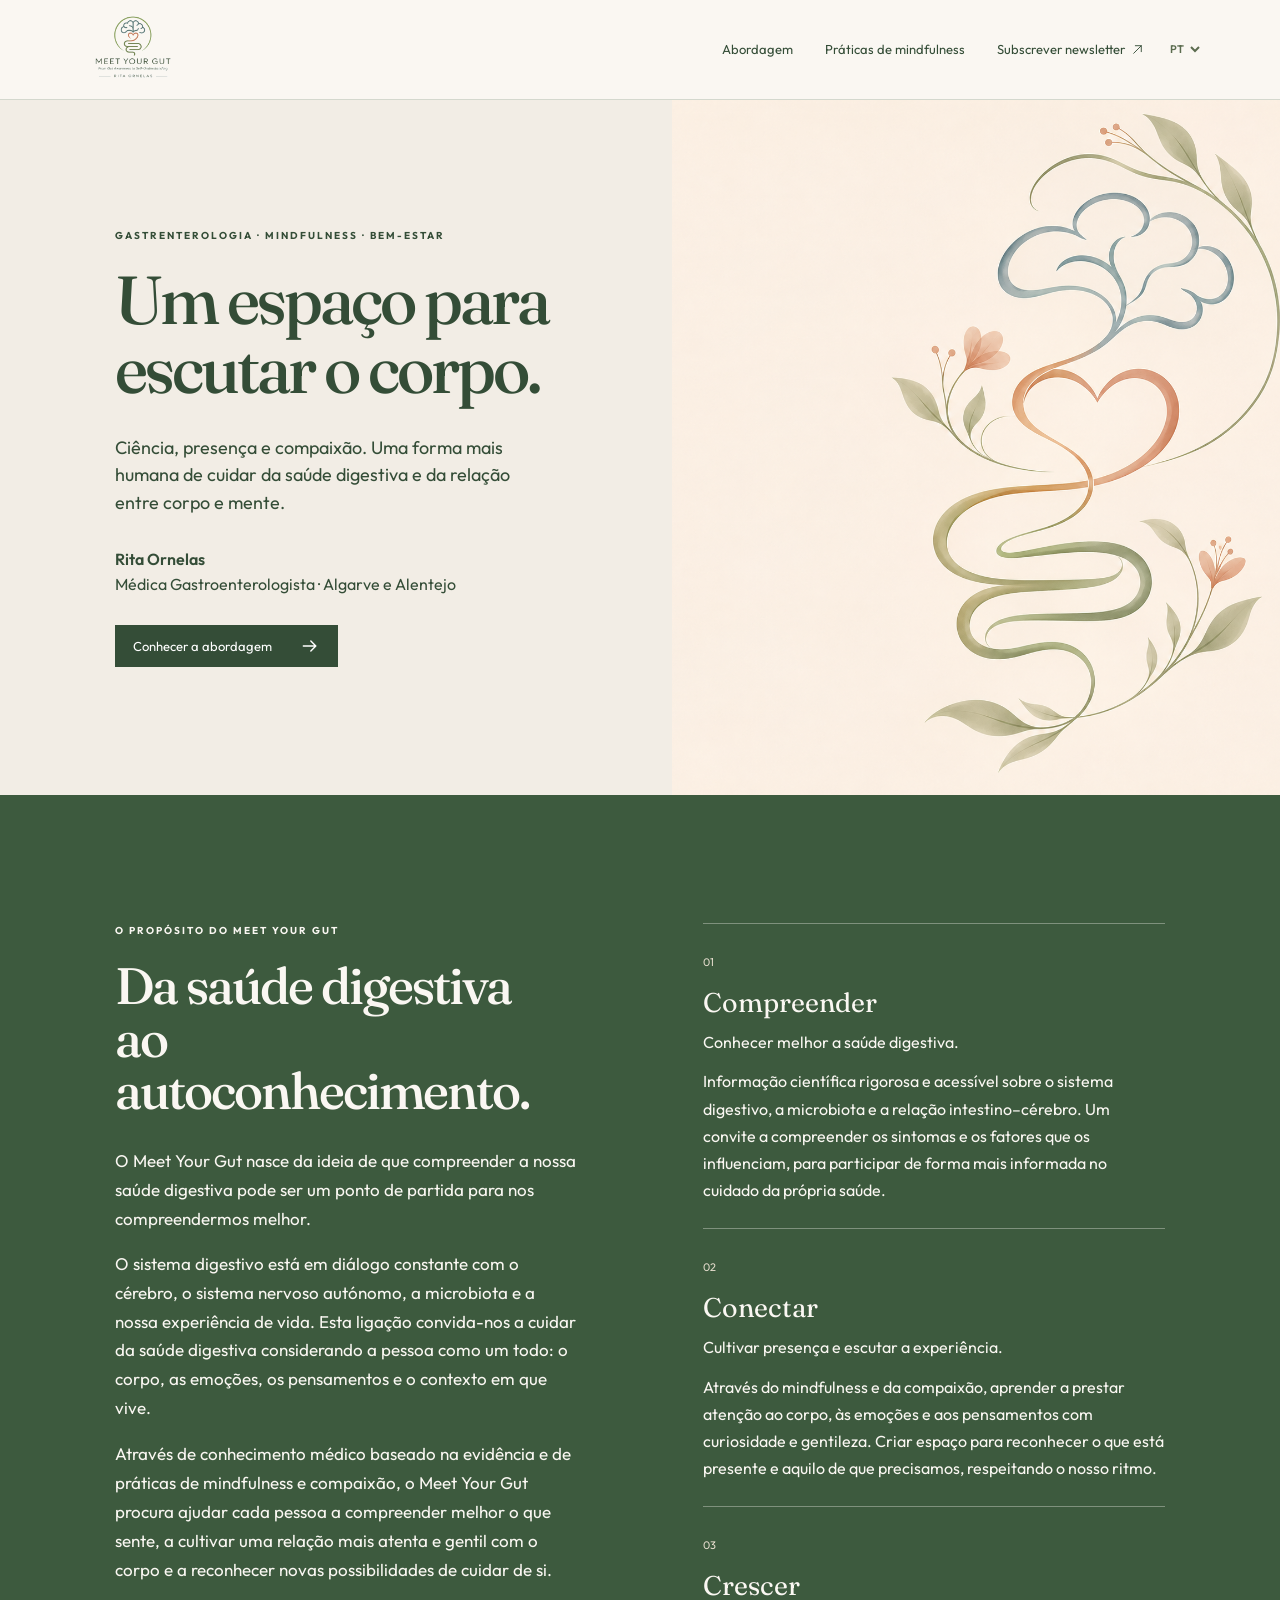
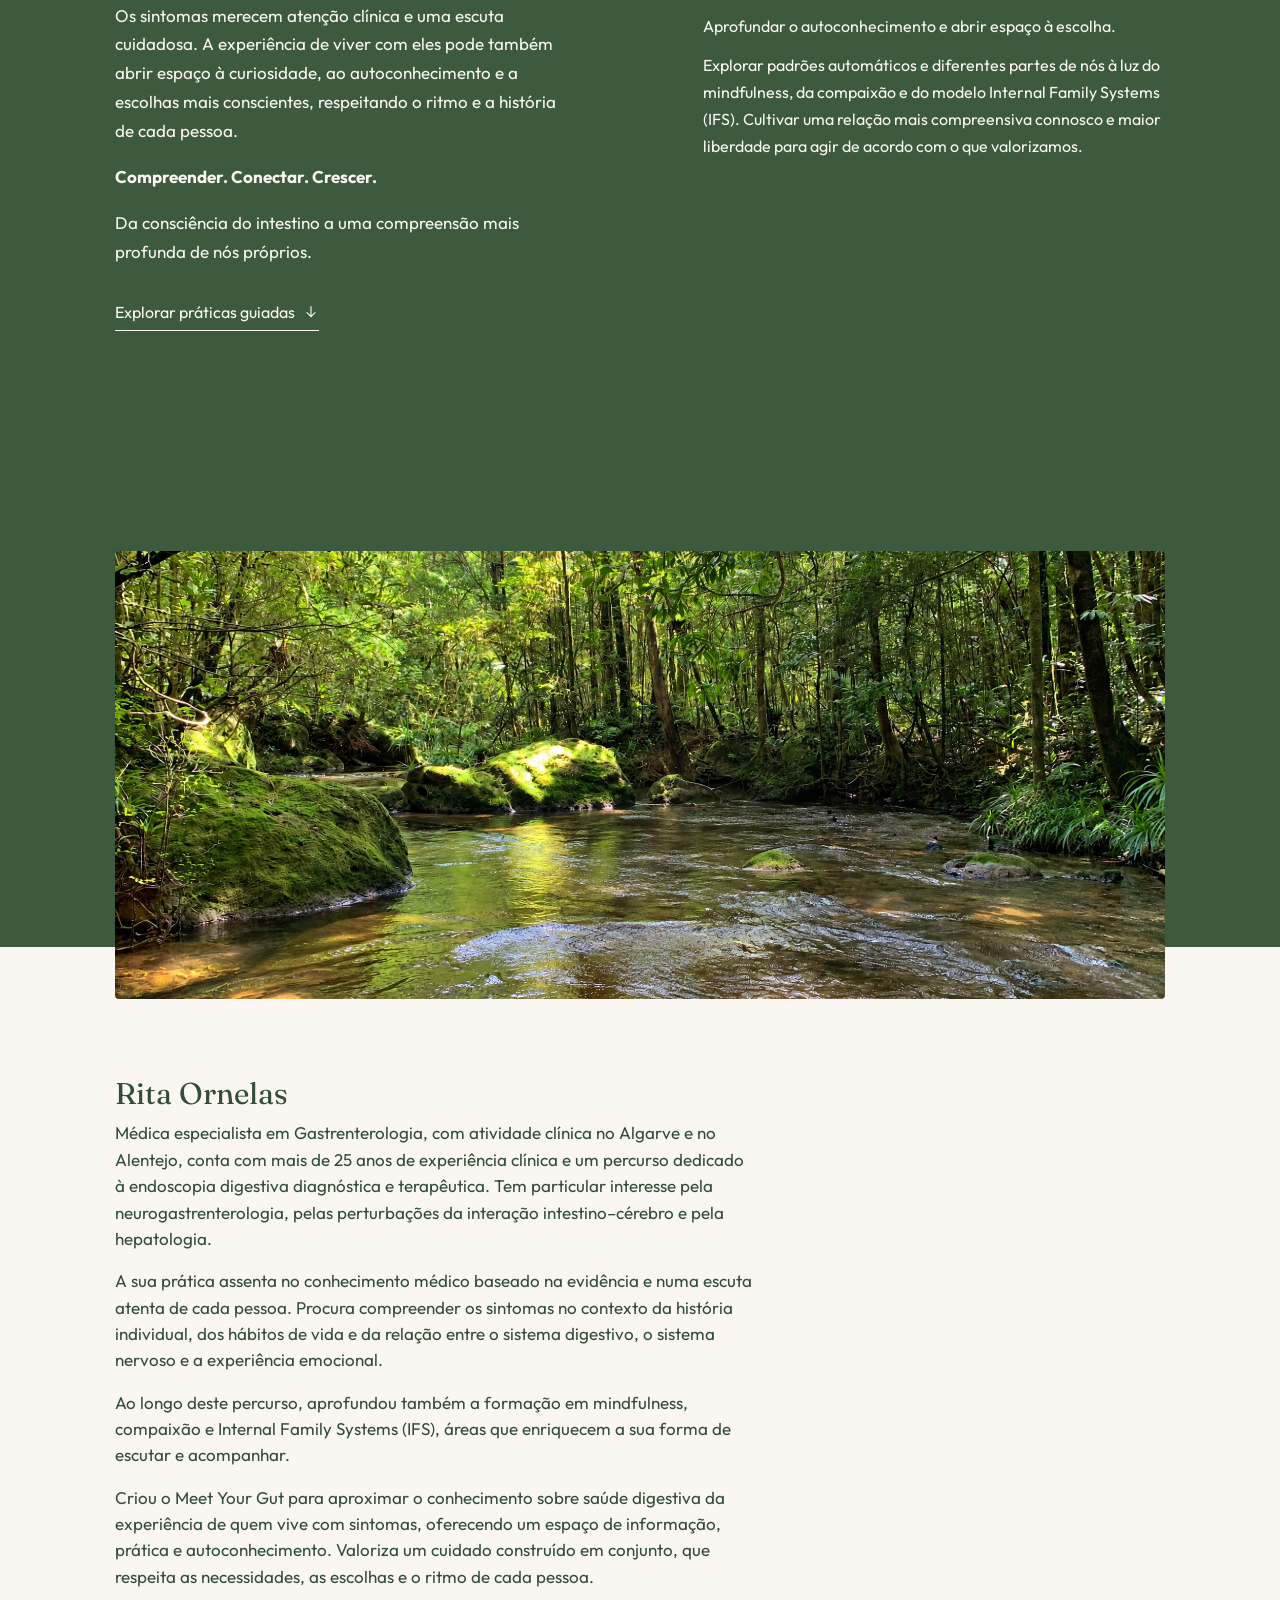
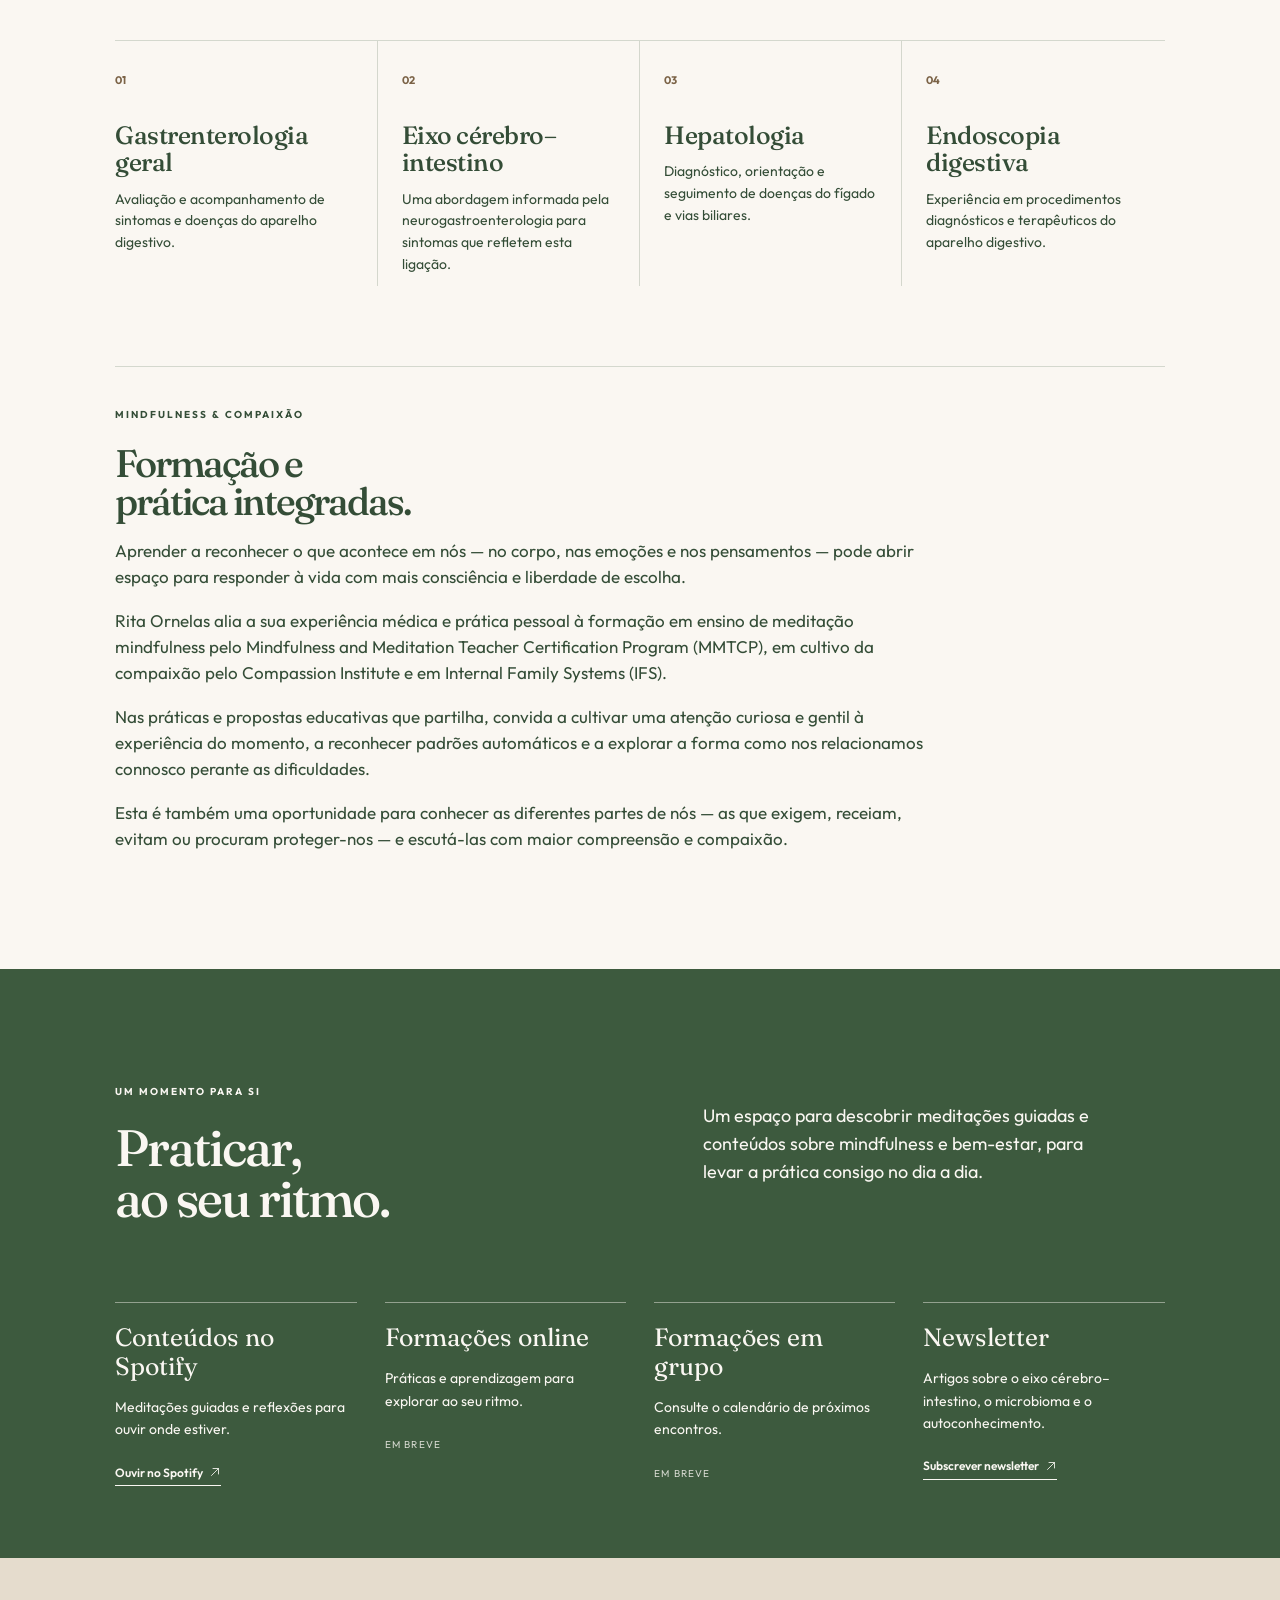
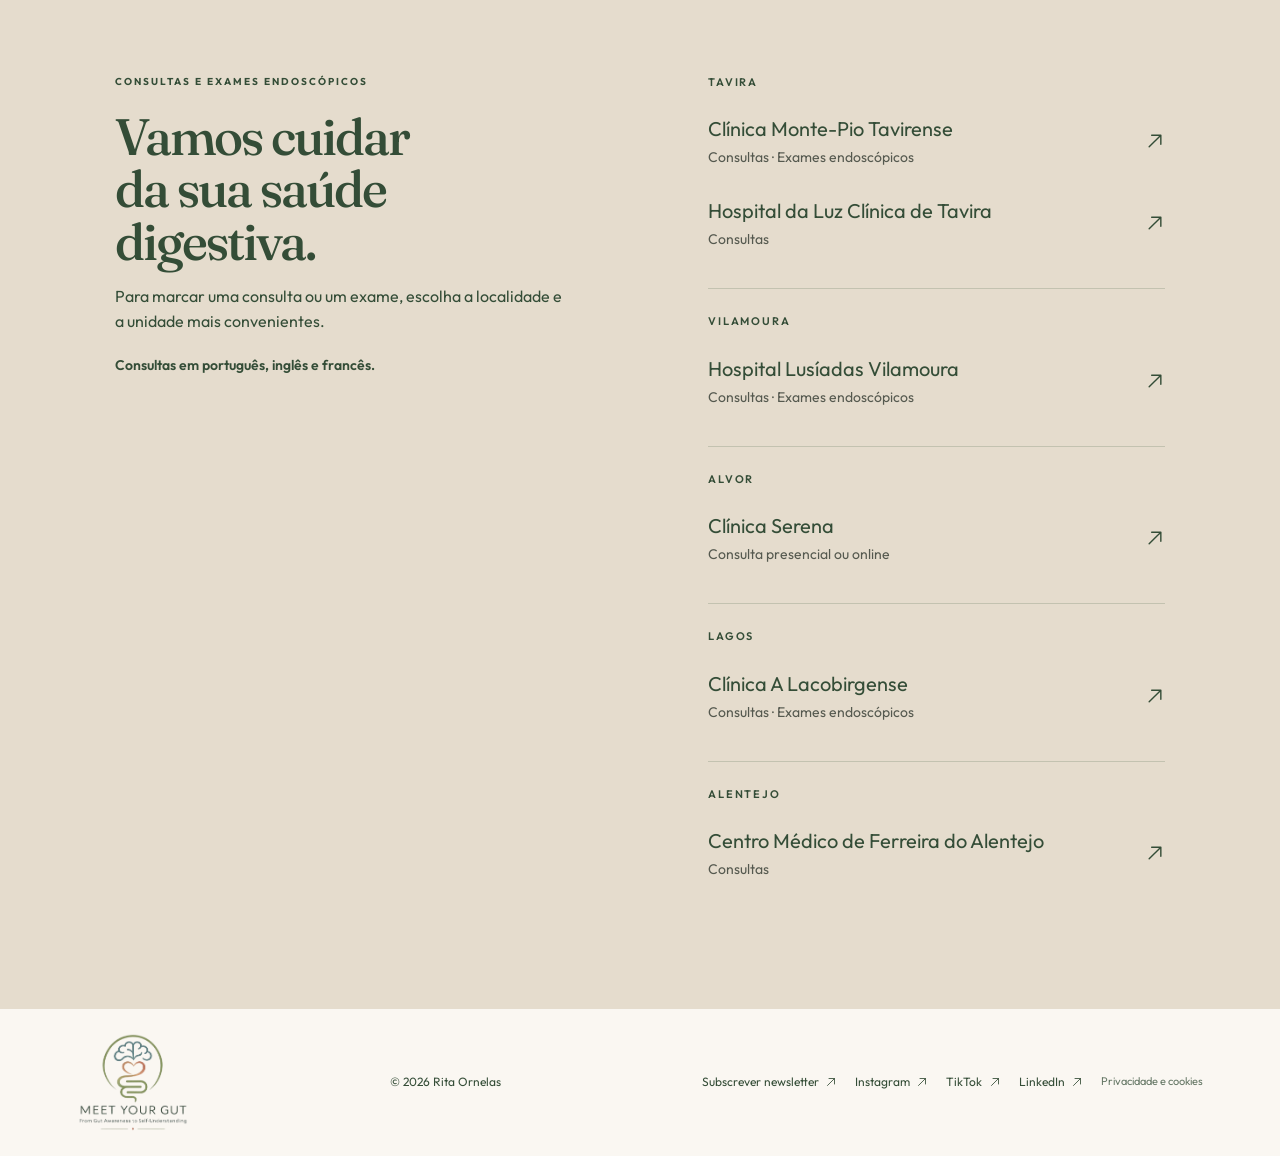
==== index.html @ 18dc3dd1 "Group consultation units by locality and list available services" ====
<!doctype html>
<html lang="pt-PT">
  <head>
    <meta charset="UTF-8" />
    <meta name="viewport" content="width=device-width, initial-scale=1.0" />
    <meta name="description" content="Conheça Rita Ornelas, médica gastrenterologista no Algarve. Saúde digestiva, eixo intestino-cérebro e o projeto Meet Your Gut. Locais de consulta e recursos." />
    <title>Rita Ornelas | Gastrenterologista | Meet Your Gut</title>
    <link rel="canonical" href="https://www.meetyourgut.com/" />
    <meta property="og:type" content="website" />
    <meta property="og:site_name" content="Meet Your Gut" />
    <meta property="og:title" content="Rita Ornelas | Gastrenterologista | Meet Your Gut" />
    <meta property="og:description" content="Conheça Rita Ornelas, médica gastrenterologista no Algarve. Saúde digestiva, eixo intestino-cérebro e o projeto Meet Your Gut. Locais de consulta e recursos." />
    <meta property="og:url" content="https://www.meetyourgut.com/" />
    <meta property="og:locale" content="pt_PT" />
    <script type="application/ld+json">{"@context":"https://schema.org","@graph":[{"@type":"Person","@id":"https://www.meetyourgut.com/#rita-ornelas","name":"Rita Ornelas","jobTitle":"Médica especialista em Gastrenterologia","url":"https://www.meetyourgut.com/#areas"},{"@type":"WebSite","@id":"https://www.meetyourgut.com/#website","url":"https://www.meetyourgut.com/","name":"Meet Your Gut","inLanguage":["pt-PT","en","fr"],"creator":{"@id":"https://www.meetyourgut.com/#rita-ornelas"}}]}</script>
    <link rel="icon" type="image/png" href="assets/favicon-v2.png" />
    <link rel="icon" href="assets/favicon-v2.ico" sizes="any" />
    <link rel="preconnect" href="https://fonts.googleapis.com" />
    <link rel="preconnect" href="https://fonts.gstatic.com" crossorigin />
    <link href="https://fonts.googleapis.com/css2?family=DM+Sans:wght@400;500;600;700&family=Playfair+Display:wght@500;600&display=swap" rel="stylesheet" />
    <link href="https://fonts.googleapis.com/css2?family=Fraunces:opsz,wght@9..144,400;9..144,500&amp;family=Outfit:wght@400;500;600&amp;display=swap" rel="stylesheet" />
    <link rel="stylesheet" href="styles.css" />
    <link rel="stylesheet" href="renewal.css" />
  </head>
  <body>
    <header class="site-header">
      <a class="brand brand-logo" href="#inicio"><img src="assets/meetyourgut-logo-rita.png" alt="Meet Your Gut — From Gut Awareness to Self-Understanding — Rita Ornelas" /></a>
      <button class="menu-toggle" aria-label="Abrir menu" aria-expanded="false" aria-controls="main-navigation"><svg class="menu-icon" viewBox="0 0 24 24" fill="none" stroke="currentColor" stroke-width="1.7" stroke-linecap="round" aria-hidden="true"><path d="M4 7h16M4 12h16M4 17h16" /></svg></button>
      <nav id="main-navigation" aria-label="Navegação principal">
        <a href="#abordagem">Abordagem</a>
        <a href="#meditacoes">Práticas de mindfulness</a>
        <a class="newsletter-menu" href="https://meetyourgut.substack.com" target="_blank" rel="noopener noreferrer">Subscrever newsletter ↗</a>
      </nav>
      <label class="language-picker"><span class="sr-only">Idioma / Language / Langue</span><select id="language" aria-label="Idioma / Language / Langue"><option value="pt">PT</option><option value="en">EN</option><option value="fr">FR</option></select></label>
    </header>

    <main id="inicio">
      <section class="hero">
        <div class="hero-copy">
          <p class="eyebrow">GASTRENTEROLOGIA · MINDFULNESS · BEM-ESTAR</p>
          <h1>Um espaço para<br /><em>escutar o corpo.</em></h1>
          <p class="hero-text">Ciência, presença e compaixão. Uma forma mais humana de cuidar da saúde digestiva e da relação entre corpo e mente.</p>
          <p class="hero-signature"><strong>Rita Ornelas</strong><br /><span>Médica Gastroenterologista · Algarve e Alentejo</span></p>
          <a class="button" href="#abordagem">Conhecer a abordagem <span aria-hidden="true">→</span></a>
        </div>
        <div class="hero-art" aria-hidden="true">
          <img src="assets/proposta-ilustracao-inicio.png" alt="" />
        </div>
      </section>

      <section id="abordagem" class="purpose section" aria-labelledby="purpose-title">
        <div><p class="eyebrow">O PROPÓSITO DO MEET YOUR GUT</p><h2 id="purpose-title">Da saúde digestiva<br /><em>ao autoconhecimento.</em></h2><div class="intro-grid purpose-approach"><div><p>O Meet Your Gut nasce da ideia de que compreender a nossa saúde digestiva pode ser um ponto de partida para nos compreendermos melhor.</p><p>O sistema digestivo está em diálogo constante com o cérebro, o sistema nervoso autónomo, a microbiota e a nossa experiência de vida. Esta ligação convida-nos a cuidar da saúde digestiva considerando a pessoa como um todo: o corpo, as emoções, os pensamentos e o contexto em que vive.</p></div></div><div class="purpose-intro"><p>Através de conhecimento médico baseado na evidência e de práticas de mindfulness e compaixão, o Meet Your Gut procura ajudar cada pessoa a compreender melhor o que sente, a cultivar uma relação mais atenta e gentil com o corpo e a reconhecer novas possibilidades de cuidar de si.</p><p>Os sintomas merecem atenção clínica e uma escuta cuidadosa. A experiência de viver com eles pode também abrir espaço à curiosidade, ao autoconhecimento e a escolhas mais conscientes, respeitando o ritmo e a história de cada pessoa.</p><p><strong>Compreender. Conectar. Crescer.</strong></p><p>Da consciência do intestino a uma compreensão mais profunda de nós próprios.</p></div><a class="purpose-practice" href="#meditacoes">Explorar práticas guiadas ↓</a></div>
        <div class="purpose-paths"><article><span>01</span><h3>Compreender</h3><p class="purpose-subtitle"><em>Conhecer melhor a saúde digestiva.</em></p><p>Informação científica rigorosa e acessível sobre o sistema digestivo, a microbiota e a relação intestino–cérebro. Um convite a compreender os sintomas e os fatores que os influenciam, para participar de forma mais informada no cuidado da própria saúde.</p></article><article><span>02</span><h3>Conectar</h3><p class="purpose-subtitle"><em>Cultivar presença e escutar a experiência.</em></p><p>Através do mindfulness e da compaixão, aprender a prestar atenção ao corpo, às emoções e aos pensamentos com curiosidade e gentileza. Criar espaço para reconhecer o que está presente e aquilo de que precisamos, respeitando o nosso ritmo.</p></article><article><span>03</span><h3>Crescer</h3><p class="purpose-subtitle"><em>Aprofundar o autoconhecimento e abrir espaço à escolha.</em></p><p>Explorar padrões automáticos e diferentes partes de nós à luz do mindfulness, da compaixão e do modelo Internal Family Systems (IFS). Cultivar uma relação mais compreensiva connosco e maior liberdade para agir de acordo com o que valorizamos.</p></article></div>
        <img class="purpose-image" src="assets/riacho-floresta.png" alt="Riacho entre pedras e vegetação abundante numa floresta" loading="lazy" />
      </section>

      <section id="areas" class="areas section">
        <div class="doctor-intro"><h2>Rita Ornelas</h2><div class="doctor-bio"><p>Médica especialista em Gastrenterologia, com atividade clínica no Algarve e no Alentejo, conta com mais de 25 anos de experiência clínica e um percurso dedicado à endoscopia digestiva diagnóstica e terapêutica. Tem particular interesse pela neurogastrenterologia, pelas perturbações da interação intestino–cérebro e pela hepatologia.</p><p>A sua prática assenta no conhecimento médico baseado na evidência e numa escuta atenta de cada pessoa. Procura compreender os sintomas no contexto da história individual, dos hábitos de vida e da relação entre o sistema digestivo, o sistema nervoso e a experiência emocional.</p><p>Ao longo deste percurso, aprofundou também a formação em mindfulness, compaixão e Internal Family Systems (IFS), áreas que enriquecem a sua forma de escutar e acompanhar.</p><p>Criou o Meet Your Gut para aproximar o conhecimento sobre saúde digestiva da experiência de quem vive com sintomas, oferecendo um espaço de informação, prática e autoconhecimento. Valoriza um cuidado construído em conjunto, que respeita as necessidades, as escolhas e o ritmo de cada pessoa.</p></div></div>
        <div class="cards">
          <article><span>01</span><h3>Gastrenterologia geral</h3><p>Avaliação e acompanhamento de sintomas e doenças do aparelho digestivo.</p></article>
          <article><span>02</span><h3>Eixo cérebro–intestino</h3><p>Uma abordagem informada pela neurogastroenterologia para sintomas que refletem esta ligação.</p></article>
          <article><span>03</span><h3>Hepatologia</h3><p>Diagnóstico, orientação e seguimento de doenças do fígado e vias biliares.</p></article>
          <article><span>04</span><h3>Endoscopia digestiva</h3><p>Experiência em procedimentos diagnósticos e terapêuticos do aparelho digestivo.</p></article>
        </div>
        <div id="mindfulness" class="mindfulness-block">
          <div class="mindfulness-copy"><p class="eyebrow">MINDFULNESS &amp; COMPAIXÃO</p><h2>Formação e<br /><em>prática integradas.</em></h2><div class="mindfulness-description"><p>Aprender a reconhecer o que acontece em nós — no corpo, nas emoções e nos pensamentos — pode abrir espaço para responder à vida com mais consciência e liberdade de escolha.</p><p>Rita Ornelas alia a sua experiência médica e prática pessoal à formação em ensino de meditação mindfulness pelo Mindfulness and Meditation Teacher Certification Program (MMTCP), em cultivo da compaixão pelo Compassion Institute e em Internal Family Systems (IFS).</p><p>Nas práticas e propostas educativas que partilha, convida a cultivar uma atenção curiosa e gentil à experiência do momento, a reconhecer padrões automáticos e a explorar a forma como nos relacionamos connosco perante as dificuldades.</p><p>Esta é também uma oportunidade para conhecer as diferentes partes de nós — as que exigem, receiam, evitam ou procuram proteger-nos — e escutá-las com maior compreensão e compaixão.</p></div></div>
        </div>
      </section>

      <section id="meditacoes" class="meditations"><div><p class="eyebrow">UM MOMENTO PARA SI</p><h2>Praticar,<br /><em>ao seu ritmo.</em></h2></div><div><p>Um espaço para descobrir meditações guiadas e conteúdos sobre mindfulness e bem-estar, para levar a prática consigo no dia a dia.</p></div><div class="practice-options"><article><h3>Conteúdos no Spotify</h3><p>Meditações guiadas e reflexões para ouvir onde estiver.</p><a class="spotify-link" href="https://open.spotify.com/show/2FkovBI83K2vj117Dbyft3" target="_blank" rel="noopener noreferrer">Ouvir no Spotify ↗</a></article><article><h3>Formações online</h3><p>Práticas e aprendizagem para explorar ao seu ritmo.</p><span>Em breve</span></article><article><h3>Formações em grupo</h3><p>Consulte o calendário de próximos encontros.</p><span>Em breve</span></article><article><h3>Newsletter</h3><p>Artigos sobre o eixo cérebro–intestino, o microbioma e o autoconhecimento.</p><a class="spotify-link" href="https://meetyourgut.substack.com" target="_blank" rel="noopener noreferrer">Subscrever newsletter ↗</a></article></div></section>
      <section id="consulta" class="appointment">
        <div><p class="eyebrow">CONSULTAS E EXAMES ENDOSCÓPICOS</p><h2>Vamos cuidar<br /><em>da sua saúde digestiva.</em></h2><p class="appointment-description">Para marcar uma consulta ou um exame, escolha a localidade e a unidade mais convenientes.</p><p class="appointment-languages">Consultas em português, inglês e francês.</p></div>
        <div class="appointment-links">
          <section class="appointment-locality" aria-labelledby="locality-0"><h3 id="locality-0">TAVIRA</h3>
            <a href="https://maps.app.goo.gl/LLUqLeRkMeeAHsCD6" target="_blank" rel="noreferrer"><span class="appointment-unit"><span class="appointment-unit-name">Clínica Monte-Pio Tavirense</span><span class="appointment-service">Consultas · Exames endoscópicos</span></span><span aria-hidden="true">↗</span></a>
            <a href="https://www.hospitaldaluz.pt/tavira/pt/encontre-um-medico/9284/rita-ornelas" target="_blank" rel="noreferrer"><span class="appointment-unit"><span class="appointment-unit-name">Hospital da Luz Clínica de Tavira</span><span class="appointment-service">Consultas</span></span><span aria-hidden="true">↗</span></a>
          </section>
          <section class="appointment-locality" aria-labelledby="locality-1"><h3 id="locality-1">VILAMOURA</h3>
            <a href="https://www.lusiadas.pt/corpo-clinico/dra-rita-ornelas" target="_blank" rel="noreferrer"><span class="appointment-unit"><span class="appointment-unit-name">Hospital Lusíadas Vilamoura</span><span class="appointment-service">Consultas · Exames endoscópicos</span></span><span aria-hidden="true">↗</span></a>
          </section>
          <section class="appointment-locality" aria-labelledby="locality-2"><h3 id="locality-2">ALVOR</h3>
            <a href="https://clinicaserena.pt/equipa#neurogastrenterologia" target="_blank" rel="noreferrer"><span class="appointment-unit"><span class="appointment-unit-name">Clínica Serena</span><span class="appointment-service">Consulta presencial ou online</span></span><span aria-hidden="true">↗</span></a>
          </section>
          <section class="appointment-locality" aria-labelledby="locality-3"><h3 id="locality-3">LAGOS</h3>
            <a href="https://alacobrigense.pt/" target="_blank" rel="noreferrer"><span class="appointment-unit"><span class="appointment-unit-name">Clínica A Lacobirgense</span><span class="appointment-service">Consultas · Exames endoscópicos</span></span><span aria-hidden="true">↗</span></a>
          </section>
          <section class="appointment-locality" aria-labelledby="locality-4"><h3 id="locality-4">ALENTEJO</h3>
            <a href="https://centromedico-fa.pt/" target="_blank" rel="noreferrer"><span class="appointment-unit"><span class="appointment-unit-name">Centro Médico de Ferreira do Alentejo</span><span class="appointment-service">Consultas</span></span><span aria-hidden="true">↗</span></a>
          </section>
        </div>
      </section>
    </main>
    <footer><a class="brand brand-logo" href="#inicio"><img src="assets/meetyourgut-v2.png" alt="Meet Your Gut" /></a><p>© <span id="year"></span> Rita Ornelas</p><div class="social-links"><a href="https://meetyourgut.substack.com" target="_blank" rel="noopener noreferrer">Subscrever newsletter ↗</a><a href="https://www.instagram.com/meetyourgut/" target="_blank" rel="noopener noreferrer">Instagram ↗</a><a href="https://www.tiktok.com/@meetyourgut" target="_blank" rel="noopener noreferrer">TikTok ↗</a><a href="https://www.linkedin.com/in/ritaornelas/" target="_blank" rel="noopener noreferrer">LinkedIn ↗</a><a class="privacy-link" href="privacidade.html">Privacidade e cookies</a></div></footer>
    <script src="script.js"></script>
    <script src="languages.js"></script>
    <script src="icons.js"></script>
  </body>
</html>
---- styles.css ----
:root{--ink:#173d38;--paper:#f7f3eb;--warm:#e8d8be;--clay:#c9684b;--line:rgba(23,61,56,.19)}*{box-sizing:border-box}html{scroll-behavior:smooth}body{margin:0;background:var(--paper);color:var(--ink);font-family:"DM Sans",sans-serif;font-size:16px;line-height:1.55}.site-header,footer{display:flex;align-items:center;justify-content:space-between;padding:24px clamp(24px,6vw,88px);border-bottom:1px solid var(--line)}.brand{color:var(--ink);font-family:"Playfair Display",serif;font-size:25px;font-weight:600;letter-spacing:-1.5px;line-height:.7;text-decoration:none}.brand span{font-style:italic;font-weight:500}.brand small{display:block;font-family:"DM Sans",sans-serif;font-size:7px;font-weight:700;letter-spacing:2px;margin:11px 0 0 2px}nav{display:flex;align-items:center;gap:32px}nav a,footer>a{color:var(--ink);font-size:13px;text-decoration:none}.nav-cta,.button{background:var(--ink);color:white!important;padding:11px 18px}.menu-toggle{display:none;background:none;border:0;color:var(--ink);font:600 13px "DM Sans"}.hero{display:grid;grid-template-columns:1.05fr .95fr;min-height:660px}.hero-copy{padding:clamp(70px,10vw,160px) clamp(24px,6vw,88px);display:flex;align-items:flex-start;justify-content:center;flex-direction:column}.eyebrow{font-size:10px;font-weight:700;letter-spacing:2px;margin:0 0 22px}.hero h1,h2{font-family:"Playfair Display",serif;font-size:clamp(44px,5.3vw,82px);font-weight:500;letter-spacing:-3px;line-height:1.02;margin:0}.hero h1 em,h2 em{font-weight:500}.hero-text{max-width:430px;font-size:18px;margin:30px 0}.button{display:inline-flex;gap:28px;text-decoration:none;font-size:13px}.button span{font-size:20px;line-height:.8}.hero-art{overflow:hidden;background:var(--warm);position:relative;min-height:460px}.sun{background:#f4eddd;border-radius:50%;height:320px;width:320px;position:absolute;right:16%;top:12%}.arch{border:1px solid var(--ink);border-bottom:0;border-radius:300px 300px 0 0;height:500px;width:250px;position:absolute;bottom:-70px;left:19%;transform:rotate(18deg)}.arch-two{height:410px;width:205px;left:37%;bottom:-30px;transform:rotate(18deg)}.leaf{position:absolute;background:var(--ink);border-radius:100% 0 100% 0;width:155px;height:70px;transform:rotate(-32deg);bottom:14%;right:6%;opacity:.92}.leaf-two{width:105px;height:48px;right:27%;bottom:8%;transform:rotate(38deg)}.hero-art p{font-family:"Playfair Display";font-size:32px;line-height:.85;position:absolute;right:10%;bottom:18%;z-index:1}.hero-art i{font-weight:400}.section{padding:clamp(72px,10vw,140px) clamp(24px,9vw,150px)}.intro{background:var(--ink);color:#fbf7ee}.intro-grid{display:grid;grid-template-columns:1.08fr .92fr;gap:10%;align-items:end}.intro h2,.section-heading h2{font-size:clamp(37px,4vw,62px)}.intro-grid p{margin:0 0 18px;max-width:490px}.areas{padding-bottom:100px}.section-heading{margin-bottom:62px}.cards{display:grid;grid-template-columns:repeat(4,1fr);border-top:1px solid var(--line)}.cards article{padding:25px 24px 10px 0;min-height:210px;border-right:1px solid var(--line)}.cards article:not(:first-child){padding-left:24px}.cards article:last-child{border:0}.cards span{font-size:11px;color:var(--clay);font-weight:700}.cards h3{font-family:"Playfair Display";font-size:25px;font-weight:500;line-height:1.1;margin:31px 0 12px}.cards p{font-size:14px;margin:0}.quote-section{background:var(--clay);color:#fff7ee;padding:clamp(64px,9vw,120px) 16%;text-align:center}.quote-mark{font-family:"Playfair Display";font-size:105px;line-height:.5}.quote-section blockquote{font-family:"Playfair Display";font-size:clamp(30px,3.8vw,56px);letter-spacing:-1.5px;line-height:1.15;margin:20px auto 0;max-width:960px}.credentials{display:grid;grid-template-columns:1fr 1fr;gap:13%}.credentials h2{font-size:51px}.credentials-lead{max-width:510px;font-size:18px}.credentials ul{list-style:none;margin:30px 0 0;padding:0}.credentials li{border-bottom:1px solid var(--line);display:flex;justify-content:space-between;padding:16px 0;gap:24px}.credentials strong{font-family:"Playfair Display";font-size:22px;font-weight:500}.credentials span{font-size:13px;text-align:right}.appointment{display:grid;grid-template-columns:1fr 1fr;gap:13%;background:var(--warm);padding:clamp(70px,9vw,120px) clamp(24px,9vw,150px)}.appointment h2{font-size:clamp(37px,4vw,61px)}.appointment>div>p:last-child{max-width:360px}.appointment-links{align-self:center}.appointment-links a{border-bottom:1px solid var(--line);color:var(--ink);display:flex;justify-content:space-between;padding:18px 0;text-decoration:none}.appointment-links a span{font-size:20px}footer{border:0;font-size:12px}footer p{font-size:12px;margin:0}@media(max-width:760px){.site-header{padding:20px 24px}nav{display:none}.menu-toggle{display:block}.menu-open nav{background:var(--paper);border-bottom:1px solid var(--line);display:flex;flex-direction:column;align-items:flex-start;gap:18px;left:0;padding:25px;position:absolute;right:0;top:78px;z-index:3}.hero,.intro-grid,.credentials,.appointment{grid-template-columns:1fr}.hero-copy{min-height:510px}.hero-art{min-height:380px}.hero h1{letter-spacing:-2px}.intro-grid{gap:28px}.cards{grid-template-columns:1fr 1fr}.cards article:nth-child(2){border-right:0}.cards article:nth-child(n+3){border-top:1px solid var(--line);padding-top:25px}.cards article:nth-child(3){padding-left:0}.credentials{gap:15px}.appointment{gap:42px}.appointment h2{letter-spacing:-2px}footer{align-items:flex-start;gap:22px;flex-direction:column}.quote-section{padding-left:10%;padding-right:10%}}@media(max-width:430px){.cards{grid-template-columns:1fr}.cards article,.cards article:nth-child(2),.cards article:nth-child(3),.cards article:nth-child(4){border-right:0;padding-left:0;border-top:1px solid var(--line)}.cards article:first-child{border-top:0}.credentials li{flex-direction:column;gap:2px}.credentials span{text-align:left}}
---- renewal.css ----
:root{--ink:#244b3b;--paper:#f7f2e9;--warm:#efb595;--clay:#bd674c;--line:rgba(36,75,59,.23)}body{font-family:Outfit,sans-serif}h1,h2,.cards h3,.credentials strong,.quote-section blockquote{font-family:Fraunces,serif!important;letter-spacing:-2px}.site-header{background:#f7f2e9}.hero{background:#f4c2a4;min-height:650px}.hero-copy{padding-left:clamp(24px,9vw,150px)}.hero-art{background:#e6d763}.hero-art .sun{background:#f8e9ce}.hero-art .leaf{background:#244b3b}.intro{background:#244b3b}.intro-grid p{font-size:17px}.areas{background:#f7f2e9}.cards h3{letter-spacing:-.5px}.mindfulness-block{display:grid;grid-template-columns:1fr 1fr;gap:10%;align-items:center;margin-top:120px}.mindfulness-art{position:relative;overflow:hidden;background:#bdcdb5;border-radius:50% 50% 4px 4px;min-height:480px}.mindfulness-art span{position:absolute;top:23%;left:15%;font:44px/1 Fraunces;z-index:1}.mindfulness-art div{position:absolute;border:1px solid #244b3b;border-radius:50%;height:340px;width:340px;right:-50px;bottom:-80px}.mindfulness-copy h2,.training h2,.meditations h2{font-size:clamp(39px,4vw,62px);line-height:1}.mindfulness-copy p:not(.eyebrow){font-size:17px}.mindfulness-copy a{display:inline-block;color:var(--ink);border-bottom:1px solid var(--ink);text-decoration:none;margin-top:18px;padding-bottom:6px}.quote-section{background:#e8d96a;color:#244b3b}.training{background:#e7dfd0;display:grid;grid-template-columns:1fr 1fr;column-gap:12%}.training .eyebrow{grid-column:1/-1}.training-list p{border-bottom:1px solid var(--line);display:flex;flex-direction:column;padding:14px 0;margin:0;gap:4px}.training-list span{font-size:13px}.appointment{background:#f0b897}.meditations{background:#244b3b;color:#f7f2e9;display:grid;grid-template-columns:1fr 1fr;gap:12%;padding:clamp(70px,9vw,120px) clamp(24px,9vw,150px)}.meditations p:not(.eyebrow){max-width:420px;font-size:18px}.meditations .coming{font-size:10px!important;letter-spacing:1.5px;margin-top:35px}.play{display:inline-flex;border:1px solid #f7f2e9;border-radius:50%;width:48px;height:48px;align-items:center;justify-content:center;font-size:12px}.directions{background:#f7f2e9}@media(max-width:760px){.mindfulness-block,.training,.meditations{grid-template-columns:1fr;gap:30px}.mindfulness-block{margin-top:75px}.mindfulness-art{min-height:360px}.training .eyebrow{grid-column:auto}.hero h1{font-size:clamp(48px,11vw,70px)}}
:root{--ink:#344d37;--paper:#faf7f2;--warm:#e5dccd;--clay:#7b6347;--line:rgba(61,90,62,.2)}body,.site-header,.areas,.directions{background:#faf7f2}.hero{background:#f2ede5}.hero-art{background:#a8b89c}.hero-art .sun{background:#e5dccd}.hero-art .leaf{background:#5b6c4f}.intro{background:#3d5a3e}.mindfulness-art{background:#d5dfcd}.quote-section{background:#cbdac8;color:#253e2e}.training{background:#f2ede5}.appointment{background:#e5dccd}.meditations{background:#3d5a3e;color:#faf7f2}.direction-grid span,.cards span{color:#7b6347}.site-header .menu-open nav{background:#faf7f2}
.journey-training{grid-column:1/-1;border-top:1px solid var(--line);margin-top:38px;padding-top:32px;display:grid;grid-template-columns:1fr 1fr;gap:13%;align-items:start}.journey-training p{margin:0;max-width:520px}.journey-transition{font:italic clamp(25px,2.4vw,36px)/1.2 Fraunces,serif}.journey-training p+ p{font-size:16px;line-height:1.7}@media(max-width:760px){.journey-training{grid-template-columns:1fr;gap:20px}}
.language-picker{margin-left:auto;margin-right:24px}.language-picker select{font:600 12px Outfit,sans-serif;color:var(--ink);background:transparent;border:1px solid var(--line);border-radius:4px;padding:7px;cursor:pointer}.sr-only{position:absolute;width:1px;height:1px;padding:0;margin:-1px;overflow:hidden;clip:rect(0,0,0,0);white-space:nowrap;border:0}@media(max-width:760px){.language-picker{margin-right:18px}}
.doctor-intro{margin:-30px 0 50px;max-width:640px}.doctor-intro h2{font:30px Fraunces,serif!important;letter-spacing:normal;margin:0 0 8px}.doctor-intro p{font-size:17px;margin:0}.doctor-bio p + p{margin-top:16px}.appointment .appointment-languages{font-size:14px;font-weight:600;margin-top:22px}
.practice-options{grid-column:1/-1;display:grid;grid-template-columns:repeat(4,1fr);gap:28px;margin-top:35px}.practice-options article{border-top:1px solid rgba(250,247,242,.45);padding-top:20px}.practice-options h3{font:25px/1.15 Fraunces,serif;margin:0 0 15px}.meditations .practice-options p{font-size:14px;line-height:1.6;margin:0 0 18px}.practice-options span{font-size:10px;letter-spacing:1.2px;text-transform:uppercase;opacity:.8}@media(max-width:760px){.practice-options{grid-column:auto;grid-template-columns:1fr 1fr;gap:28px}}@media(max-width:430px){.practice-options{grid-template-columns:1fr}}
.site-header nav{margin-left:auto}.language-picker{margin:0 0 0 20px}.language-picker select{border:0;padding:6px 2px;font-size:11px;color:#5b6c4f}.language-picker select:focus-visible{outline:2px solid var(--ink);outline-offset:3px}@media(max-width:760px){.site-header .menu-toggle{margin-left:auto}.language-picker{margin:0 0 0 18px}}
.doctor-intro{margin-top:0}
.brand-logo img{width:112px;height:auto}.site-header{padding-top:12px;padding-bottom:12px}@media(max-width:760px){.brand-logo img{width:90px}}
.practice-options .spotify-link{color:inherit;display:inline-block;font-size:12px;font-weight:600;text-decoration:none;border-bottom:1px solid currentColor;padding-bottom:3px}.practice-options .spotify-link:focus-visible{outline:2px solid currentColor;outline-offset:4px}
.purpose{background:#f2ede5;display:grid;grid-template-columns:1fr 1fr;gap:12%}.purpose h2{font-size:clamp(36px,4vw,58px)}.purpose-intro{font-size:17px;line-height:1.7;max-width:520px;margin-top:30px}.purpose-paths article{border-top:1px solid var(--line);padding:24px 0}.purpose-paths span{font-size:11px;color:#7b6347}.purpose-paths h3{font:27px/1.2 Fraunces,serif;margin:14px 0 10px}.purpose-paths p{margin:0;line-height:1.7}@media(max-width:760px){.purpose{grid-template-columns:1fr;gap:35px}}
.newsletter{display:grid;grid-template-columns:1fr 1fr;gap:12%;background:#f2ede5}.newsletter h2{font-size:clamp(37px,4vw,60px)}.newsletter>div:last-child{align-self:center;font-size:17px;max-width:480px}.newsletter>div>a{display:inline-block;margin-top:14px;background:#3d5a3e;color:#fff;text-decoration:none;padding:12px 18px;font-size:13px}.social-links{display:flex;flex-wrap:wrap;gap:18px}.social-links a{color:var(--ink);font-size:12px;text-decoration:none}@media(max-width:760px){.newsletter{grid-template-columns:1fr;gap:24px}.social-links{gap:15px}}
.purpose-image{grid-column:1/-1;width:100%;height:clamp(240px,35vw,460px);object-fit:cover;border-radius:4px;margin-top:40px}.purpose-practice{display:inline-block;color:var(--ink);border-bottom:1px solid currentColor;text-decoration:none;margin-top:16px;padding-bottom:6px}.mindfulness-block{display:block;margin-top:80px;border-top:1px solid var(--line);padding-top:40px}.mindfulness-copy{max-width:820px}.mindfulness-copy h2{font-size:clamp(32px,3vw,46px)}@media(max-width:760px){.purpose-image{grid-column:auto;margin-top:5px}.mindfulness-block{margin-top:55px}}
.purpose-approach{display:block;margin-top:30px;font-size:17px;line-height:1.7}.purpose-approach p{margin:0 0 16px}.purpose-intro{margin-top:16px}
.purpose{background:#3d5a3e;color:#faf7f2}.purpose-paths article{border-color:rgba(250,247,242,.35)}.purpose-paths span{color:#e5dccd}.purpose-practice{color:#faf7f2}
.social-links .privacy-link{font-size:11px;opacity:.75}
.hero-art img{display:block;width:100%;height:100%;position:absolute;inset:0;object-fit:cover;object-position:center}.hero-art{background:#f7ede2}
.brand-logo .brand-byline{display:block;margin-top:5px;color:var(--ink);font:500 12px/1.3 Outfit,sans-serif;letter-spacing:0;text-align:center;white-space:nowrap}@media(max-width:760px){.brand-logo .brand-byline{font-size:11px}}
em,i{font-style:normal}.menu-icon{display:block;width:25px;height:25px}.ui-icon{display:inline-block;width:1em;height:1em;vertical-align:-.12em;margin-left:.28em;flex:none}.button .ui-icon{margin-left:0}.appointment-links a>.ui-icon{width:20px;height:20px}.menu-open .menu-toggle .menu-icon{transform:rotate(90deg)}
@media(max-width:760px){.site-header{position:relative}.menu-open nav{top:100%}}
.site-header .brand-logo img{mix-blend-mode:darken}
.brand-logo{display:block;line-height:0}.brand-logo img{display:block}

.purpose-paths .purpose-subtitle{margin-bottom:12px}

.hero-signature{font-size:16px;line-height:1.55;margin:0 0 28px}.hero-signature strong{font-weight:600}

.appointment-locality{min-width:0}
.appointment-locality + .appointment-locality{border-top:1px solid var(--line);margin-top:24px;padding-top:24px}
.appointment-locality h3{font:600 11px/1.5 Outfit,sans-serif;letter-spacing:1.8px;color:var(--ink);margin:0 0 10px}
.appointment-locality a{border-bottom:0;padding:14px 0;gap:18px;align-items:center;font-size:18px}
.appointment-locality a:focus-visible{outline:2px solid var(--ink);outline-offset:5px}
.appointment-links{min-width:0}
.appointment-locality a{overflow-wrap:anywhere}

.appointment-unit{display:block;min-width:0}
.appointment-unit-name{display:block;font-size:18px;line-height:1.45}
.appointment-locality .appointment-service{display:block;font-size:14px;line-height:1.5;color:#55594f;margin-top:4px}
.appointment .appointment-links{align-self:start}
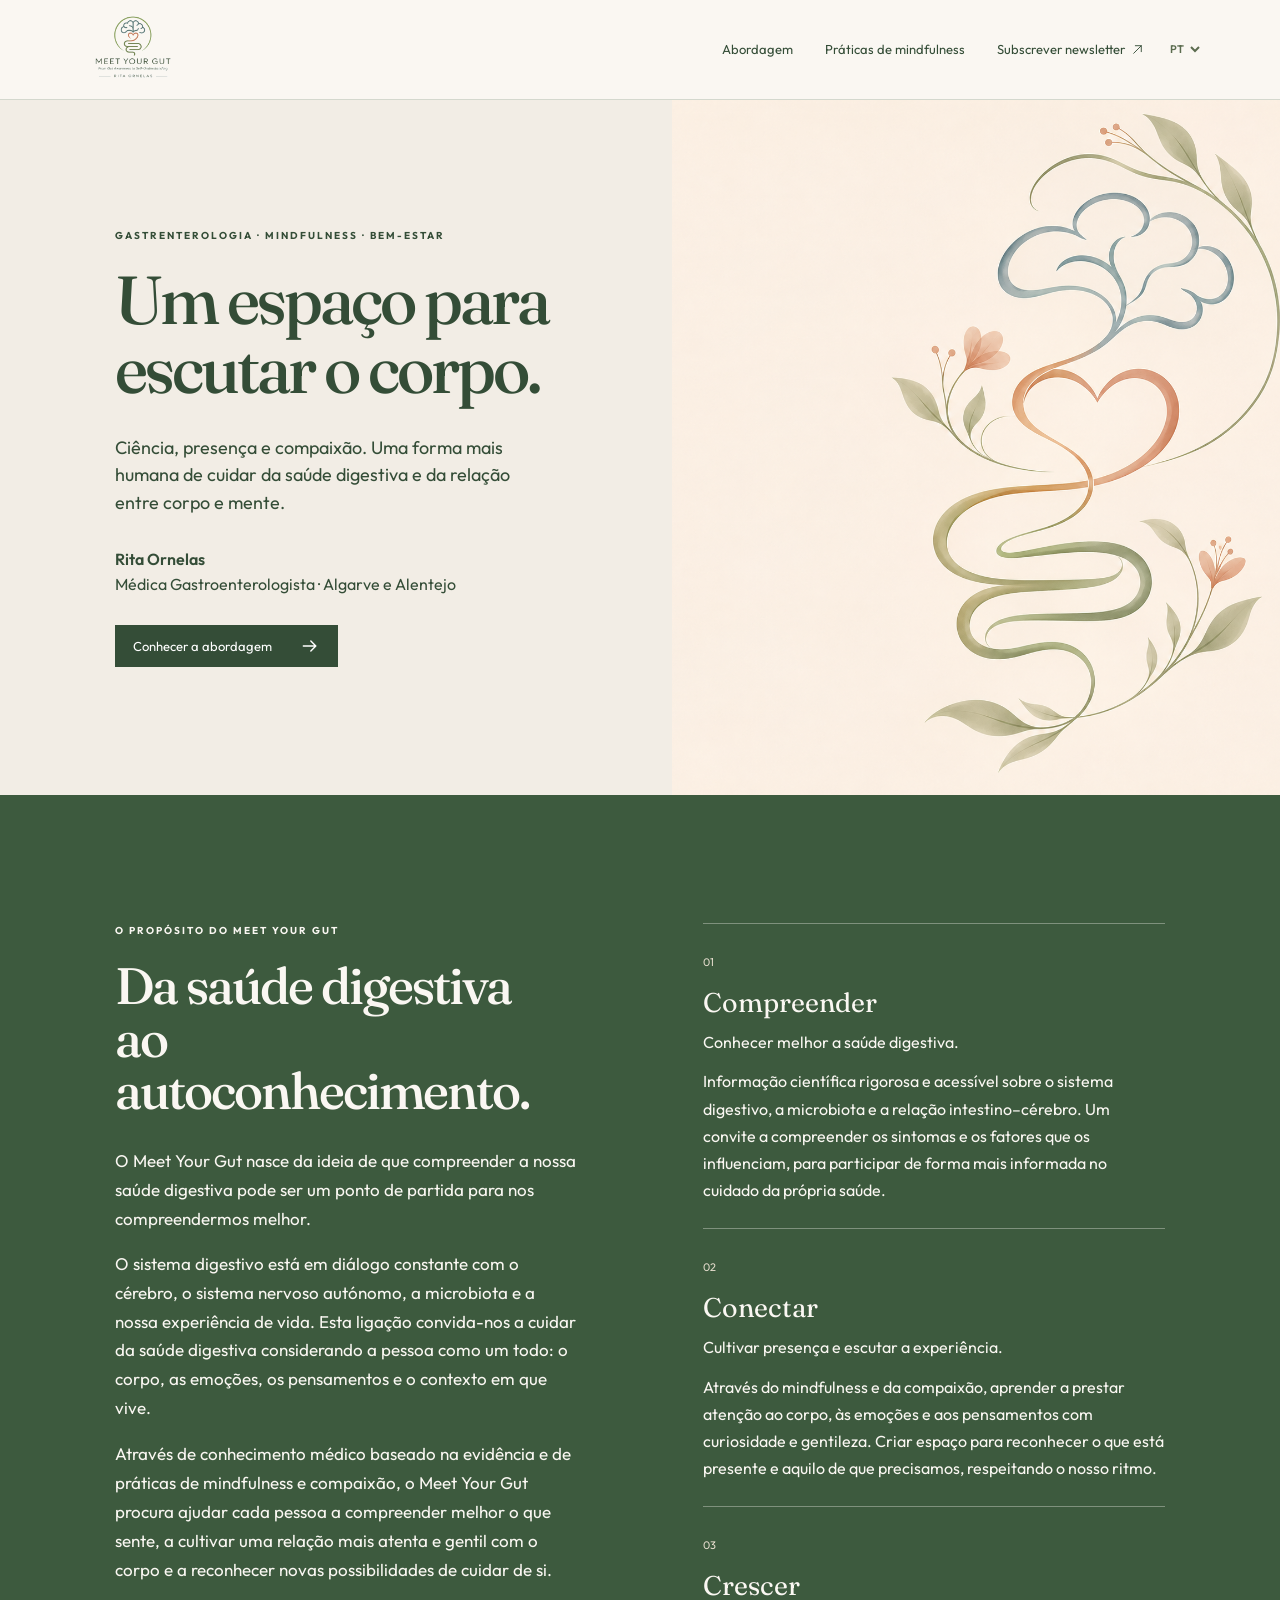
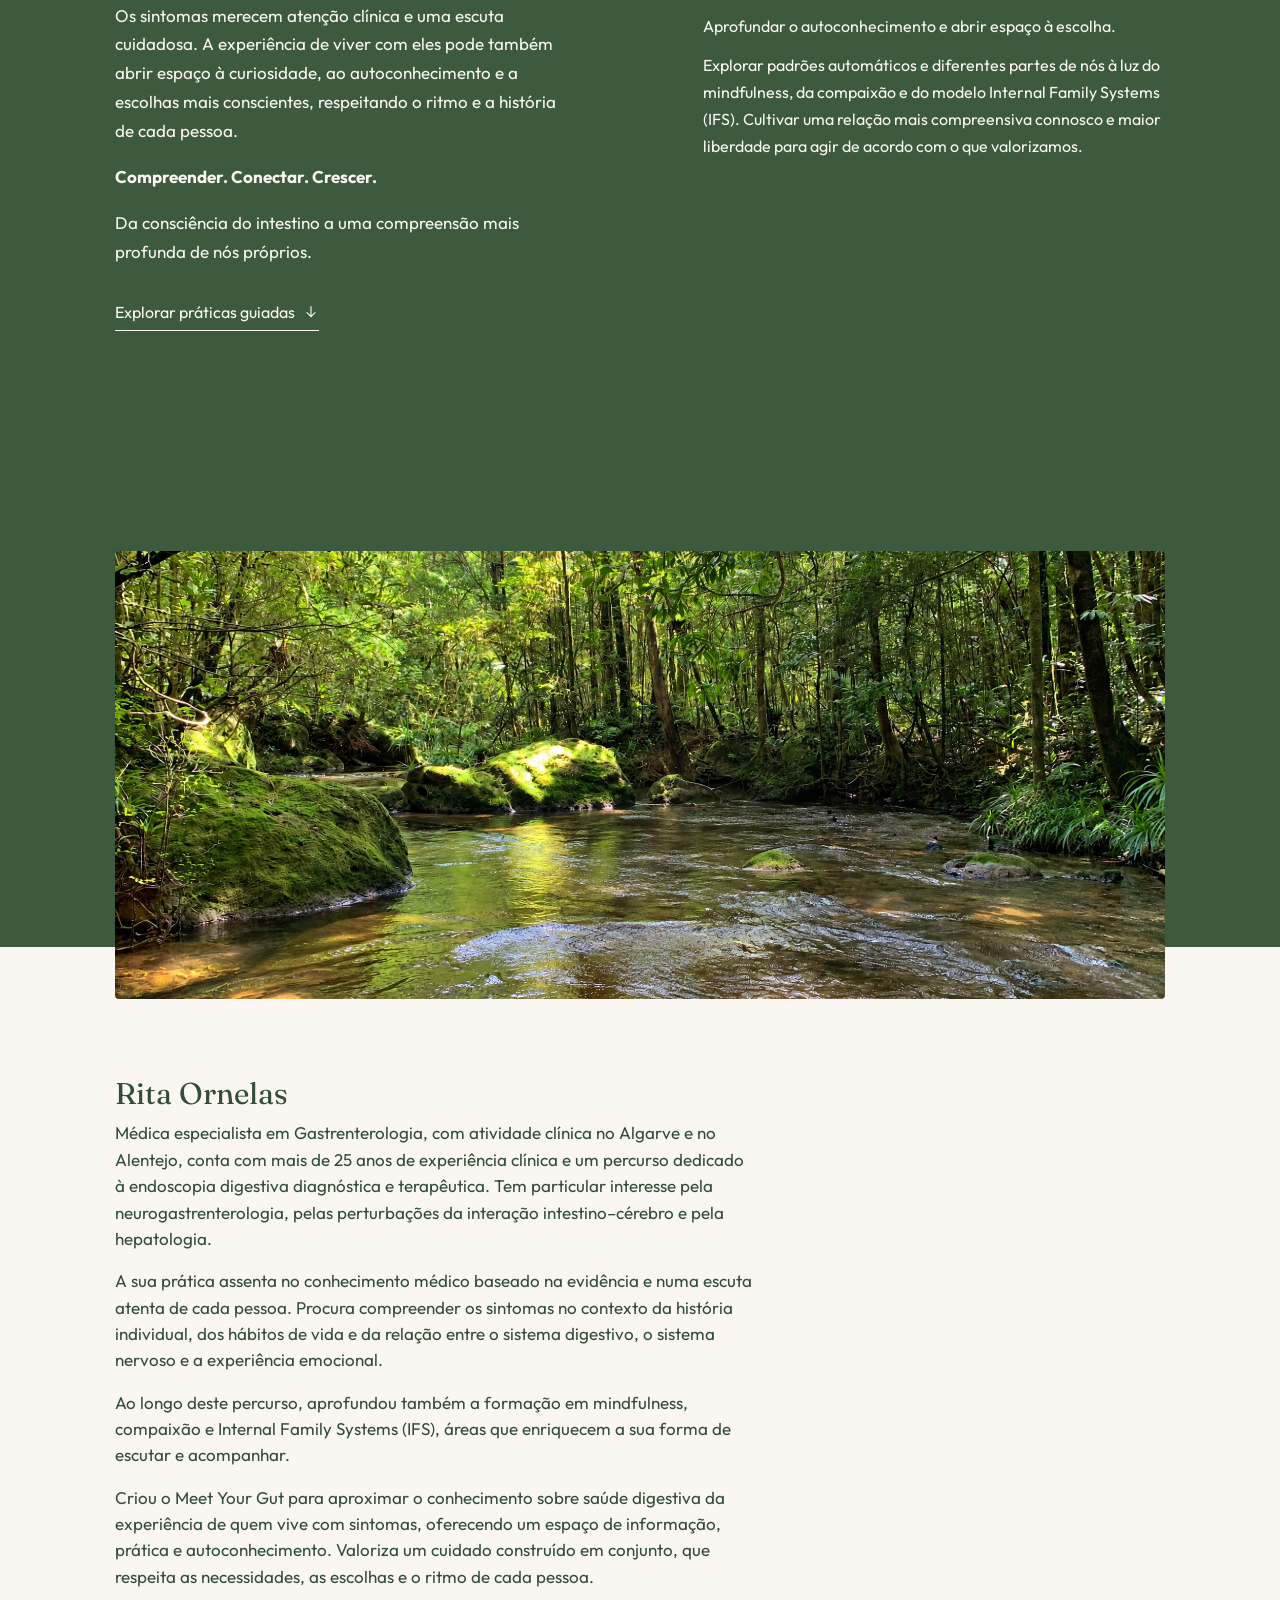
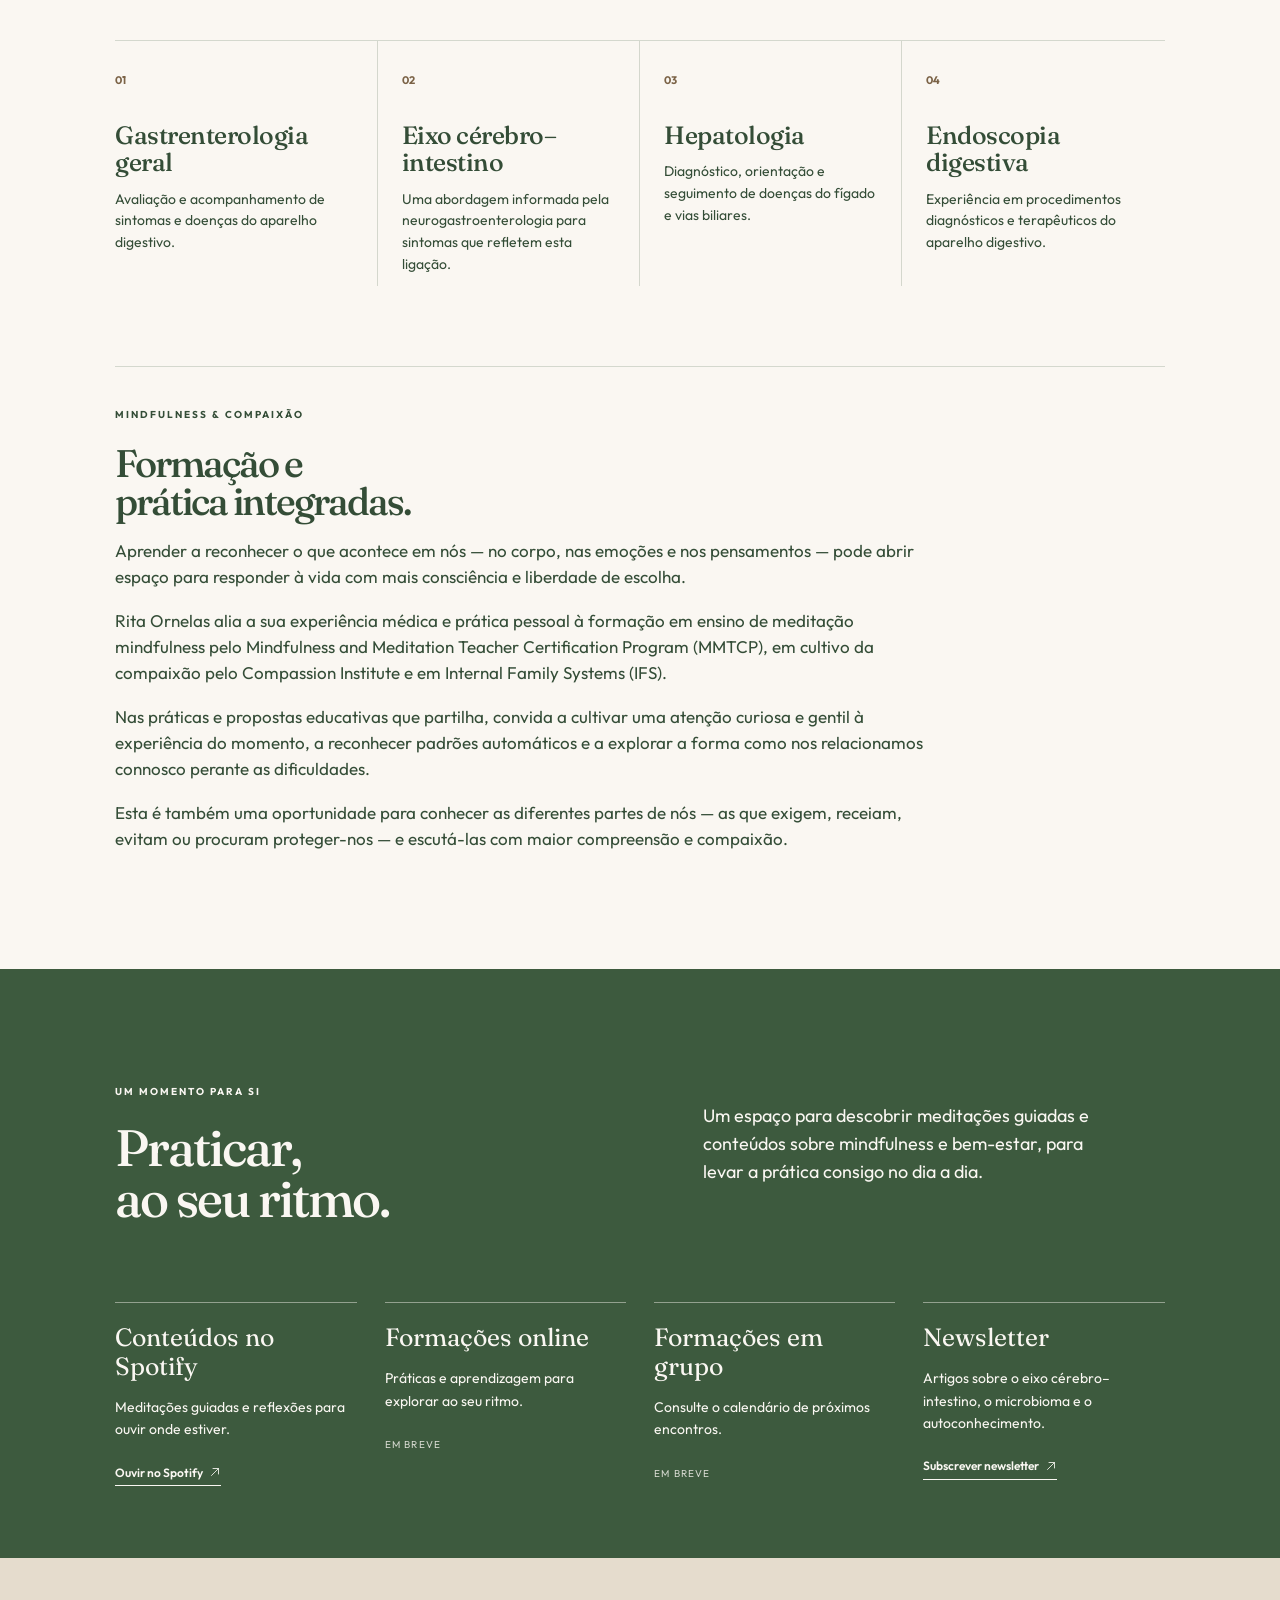
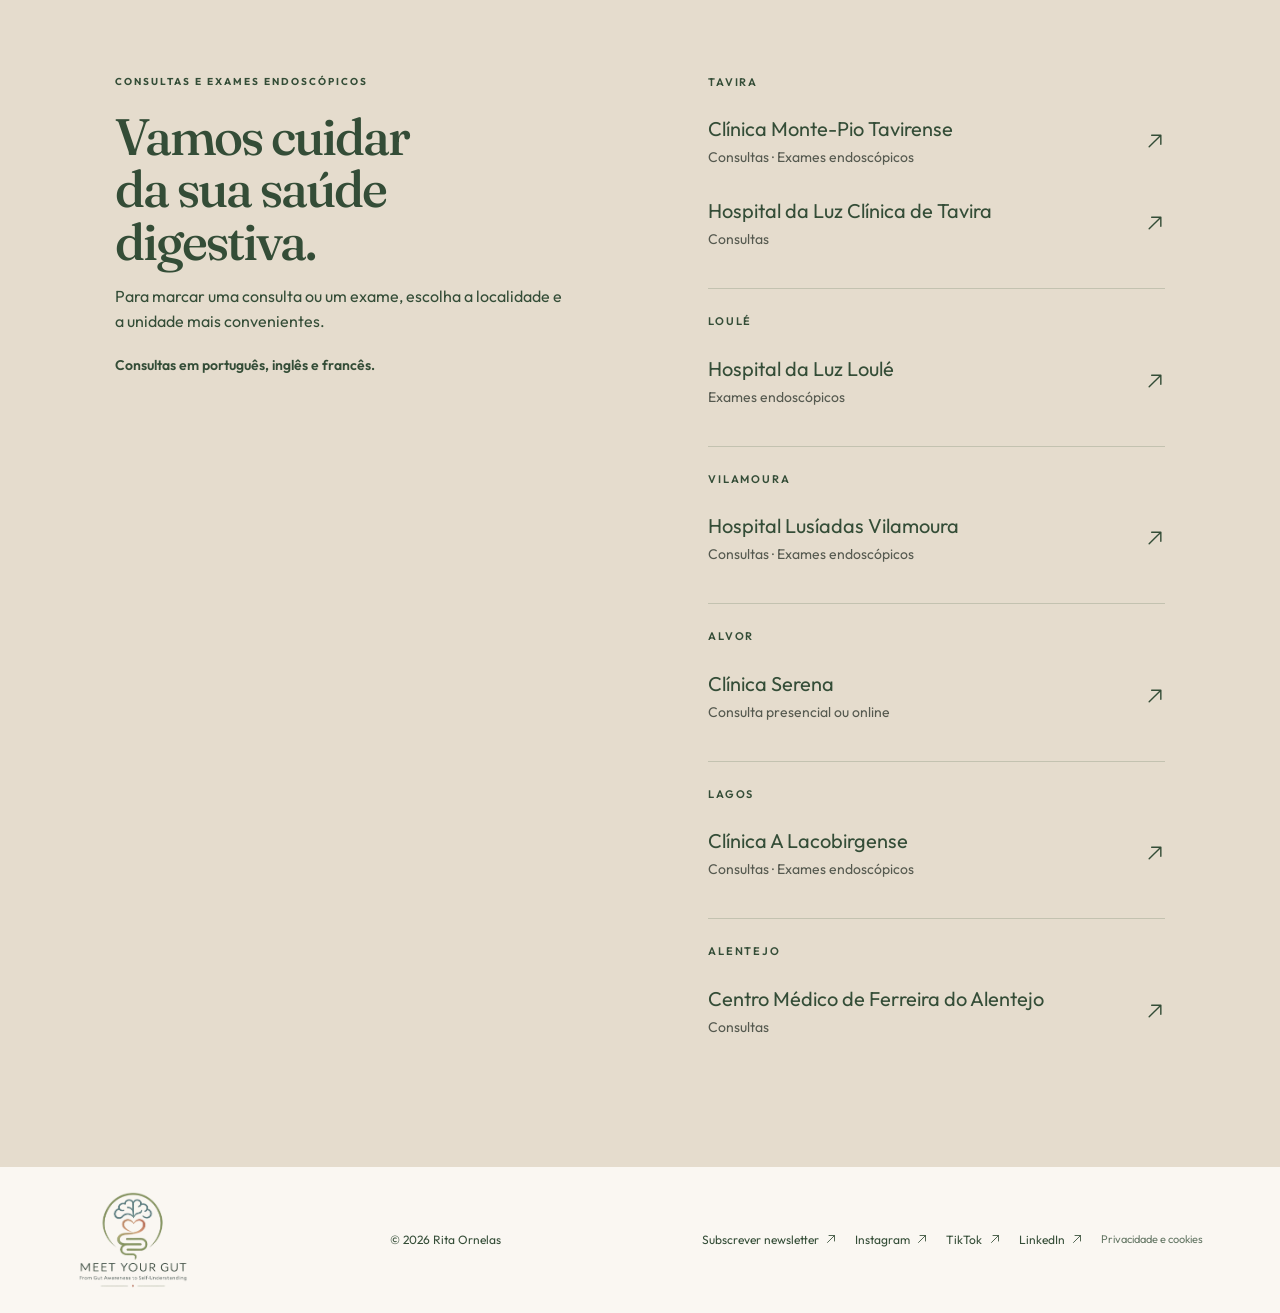
==== commit caa1ca37: "Add Loule endoscopy location between Tavira and Vilamoura" ====
--- a/index.html
+++ b/index.html
@@ -75,6 +75,9 @@
             <a href="https://maps.app.goo.gl/LLUqLeRkMeeAHsCD6" target="_blank" rel="noreferrer"><span class="appointment-unit"><span class="appointment-unit-name">Clínica Monte-Pio Tavirense</span><span class="appointment-service">Consultas · Exames endoscópicos</span></span><span aria-hidden="true">↗</span></a>
             <a href="https://www.hospitaldaluz.pt/tavira/pt/encontre-um-medico/9284/rita-ornelas" target="_blank" rel="noreferrer"><span class="appointment-unit"><span class="appointment-unit-name">Hospital da Luz Clínica de Tavira</span><span class="appointment-service">Consultas</span></span><span aria-hidden="true">↗</span></a>
           </section>
+          <section class="appointment-locality" aria-labelledby="locality-loule"><h3 id="locality-loule">LOULÉ</h3>
+            <a href="https://www.hospitaldaluz.pt/loule/pt/encontre-um-medico/9284/rita-ornelas" target="_blank" rel="noreferrer"><span class="appointment-unit"><span class="appointment-unit-name">Hospital da Luz Loulé</span><span class="appointment-service">Exames endoscópicos</span></span><span aria-hidden="true">↗</span></a>
+          </section>
           <section class="appointment-locality" aria-labelledby="locality-1"><h3 id="locality-1">VILAMOURA</h3>
             <a href="https://www.lusiadas.pt/corpo-clinico/dra-rita-ornelas" target="_blank" rel="noreferrer"><span class="appointment-unit"><span class="appointment-unit-name">Hospital Lusíadas Vilamoura</span><span class="appointment-service">Consultas · Exames endoscópicos</span></span><span aria-hidden="true">↗</span></a>
           </section>
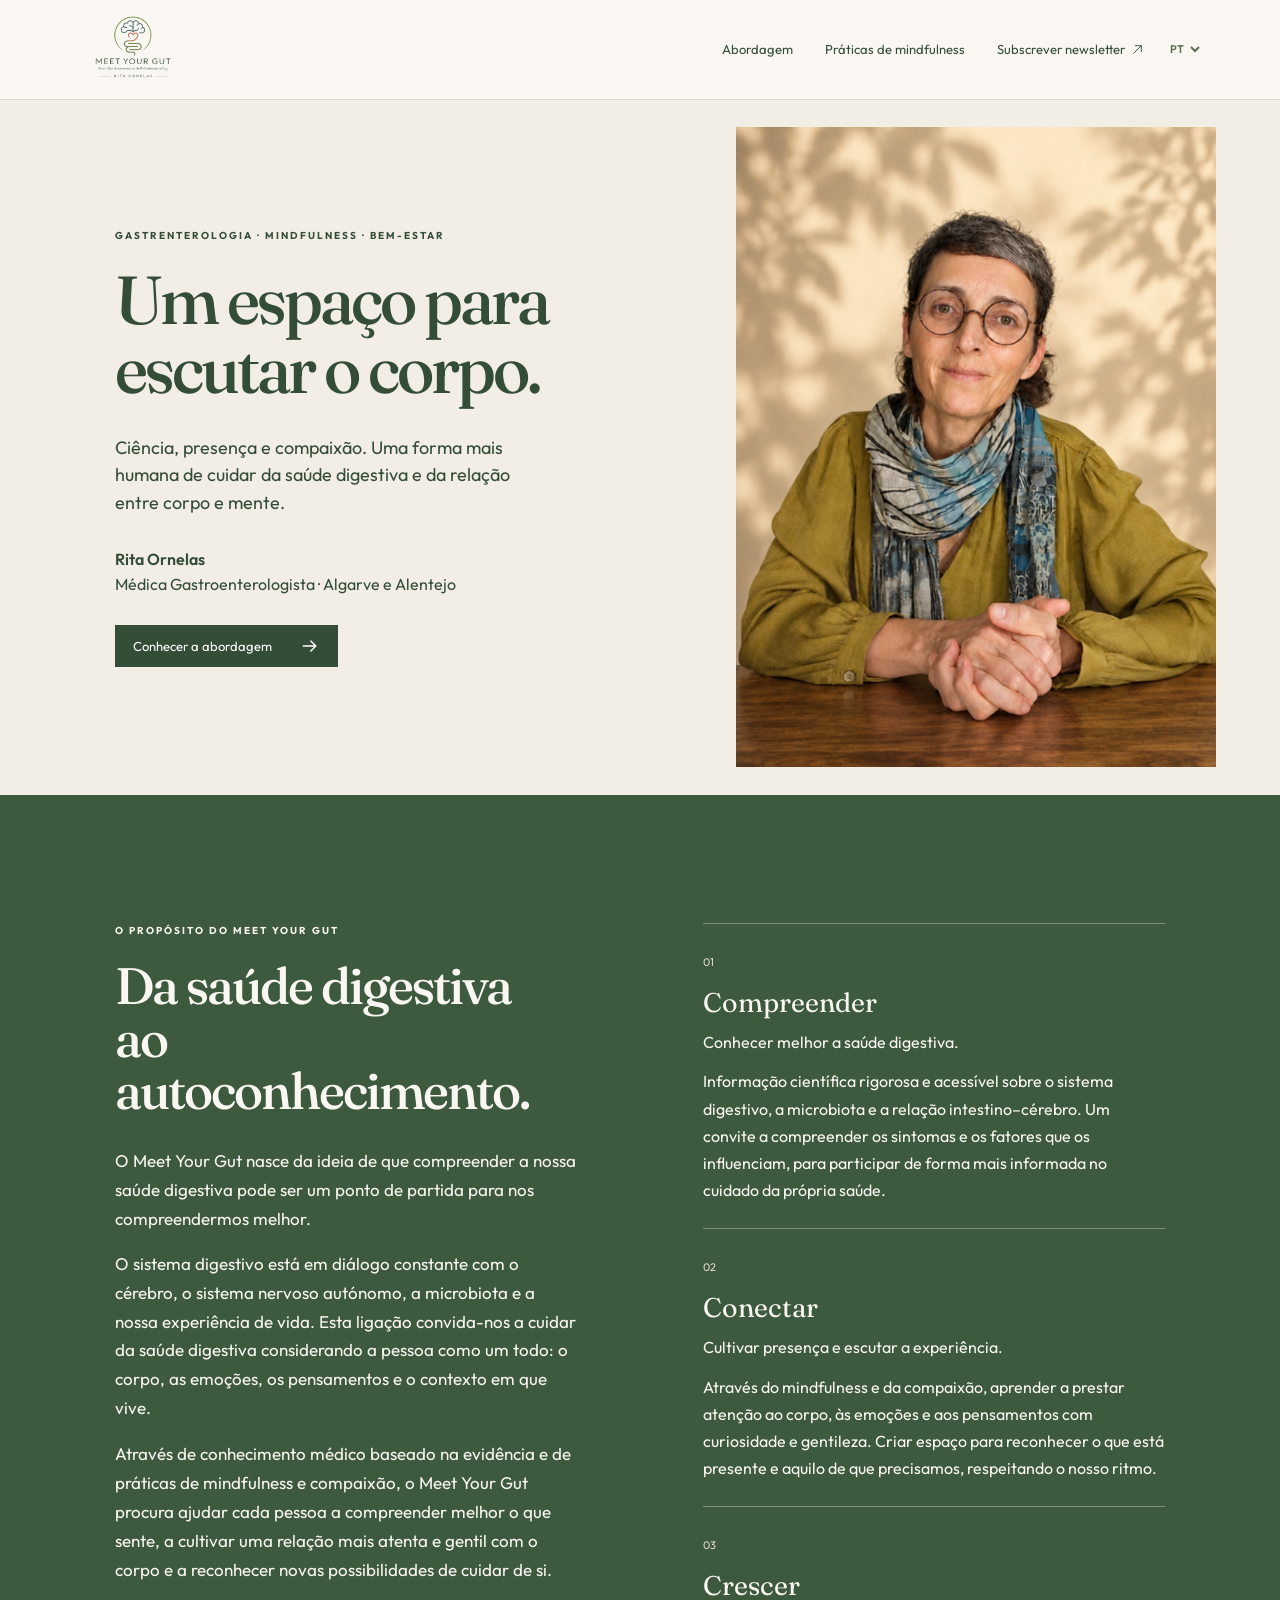
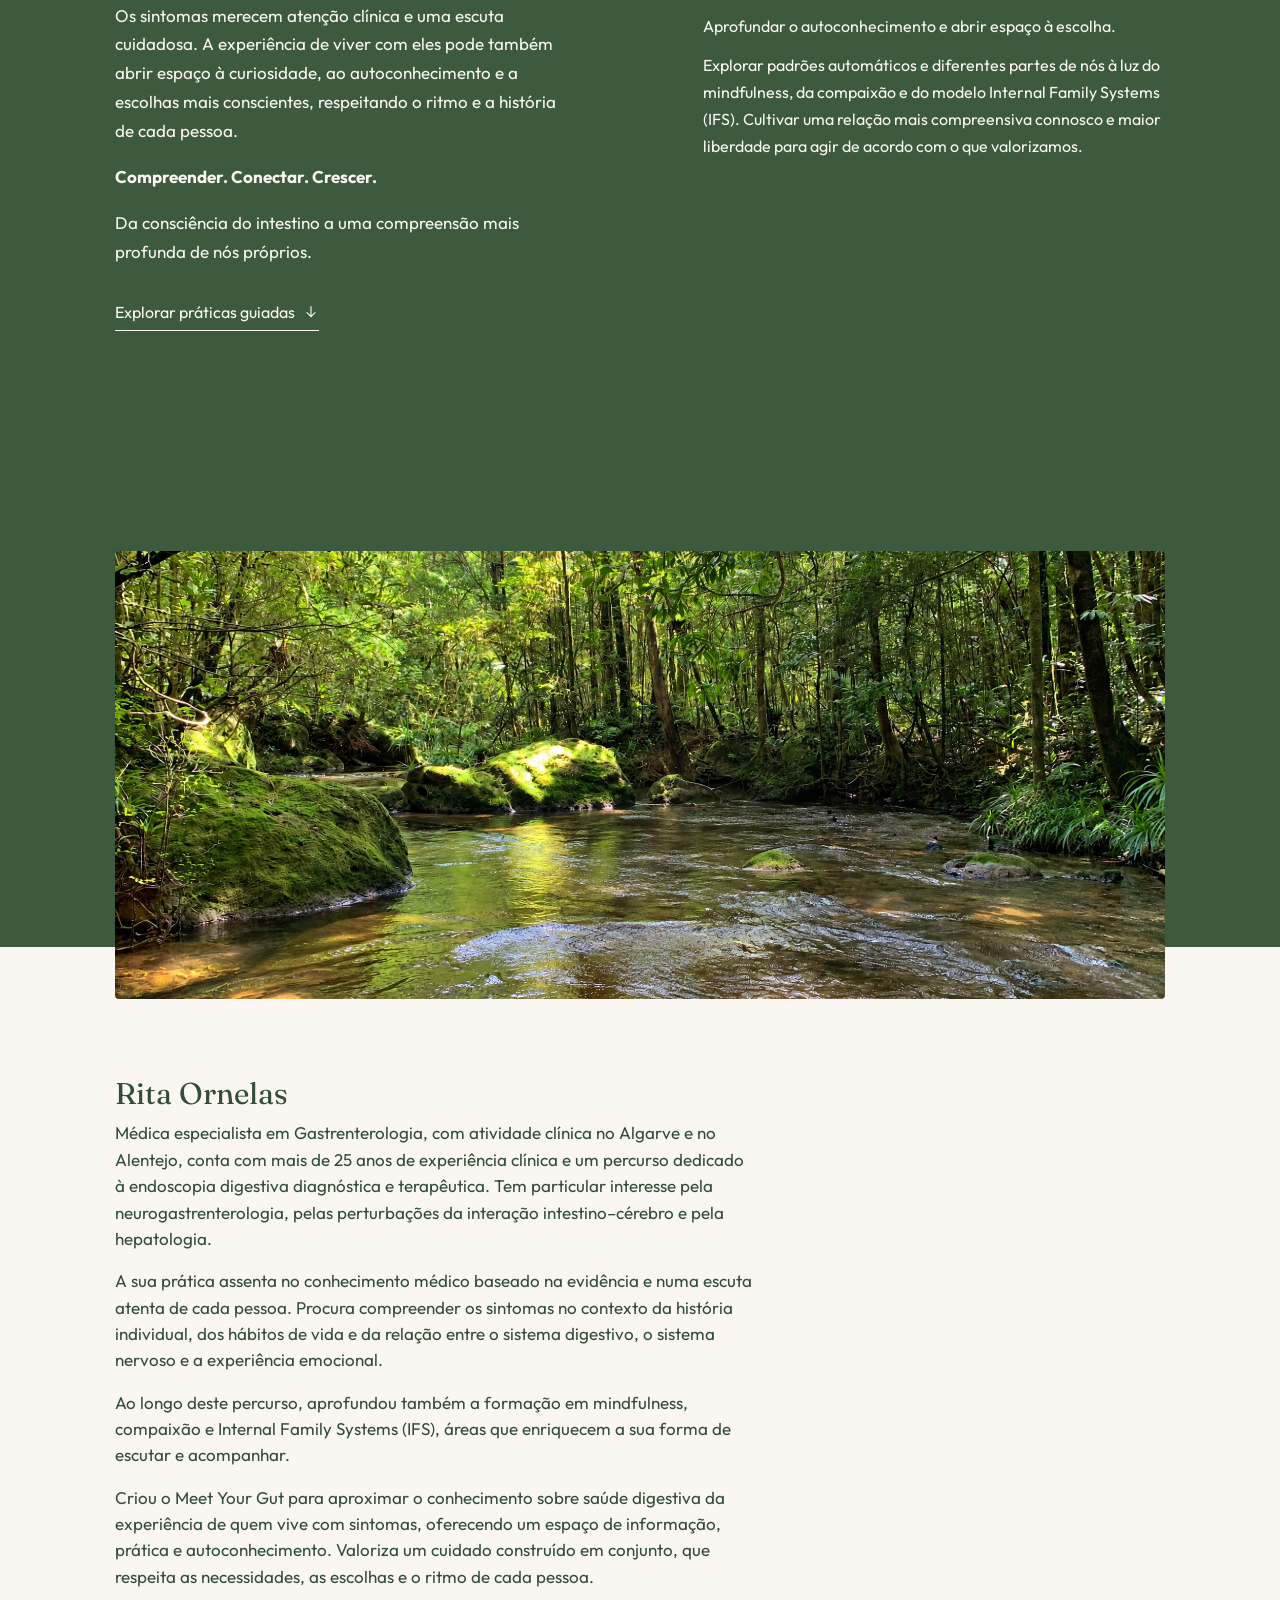
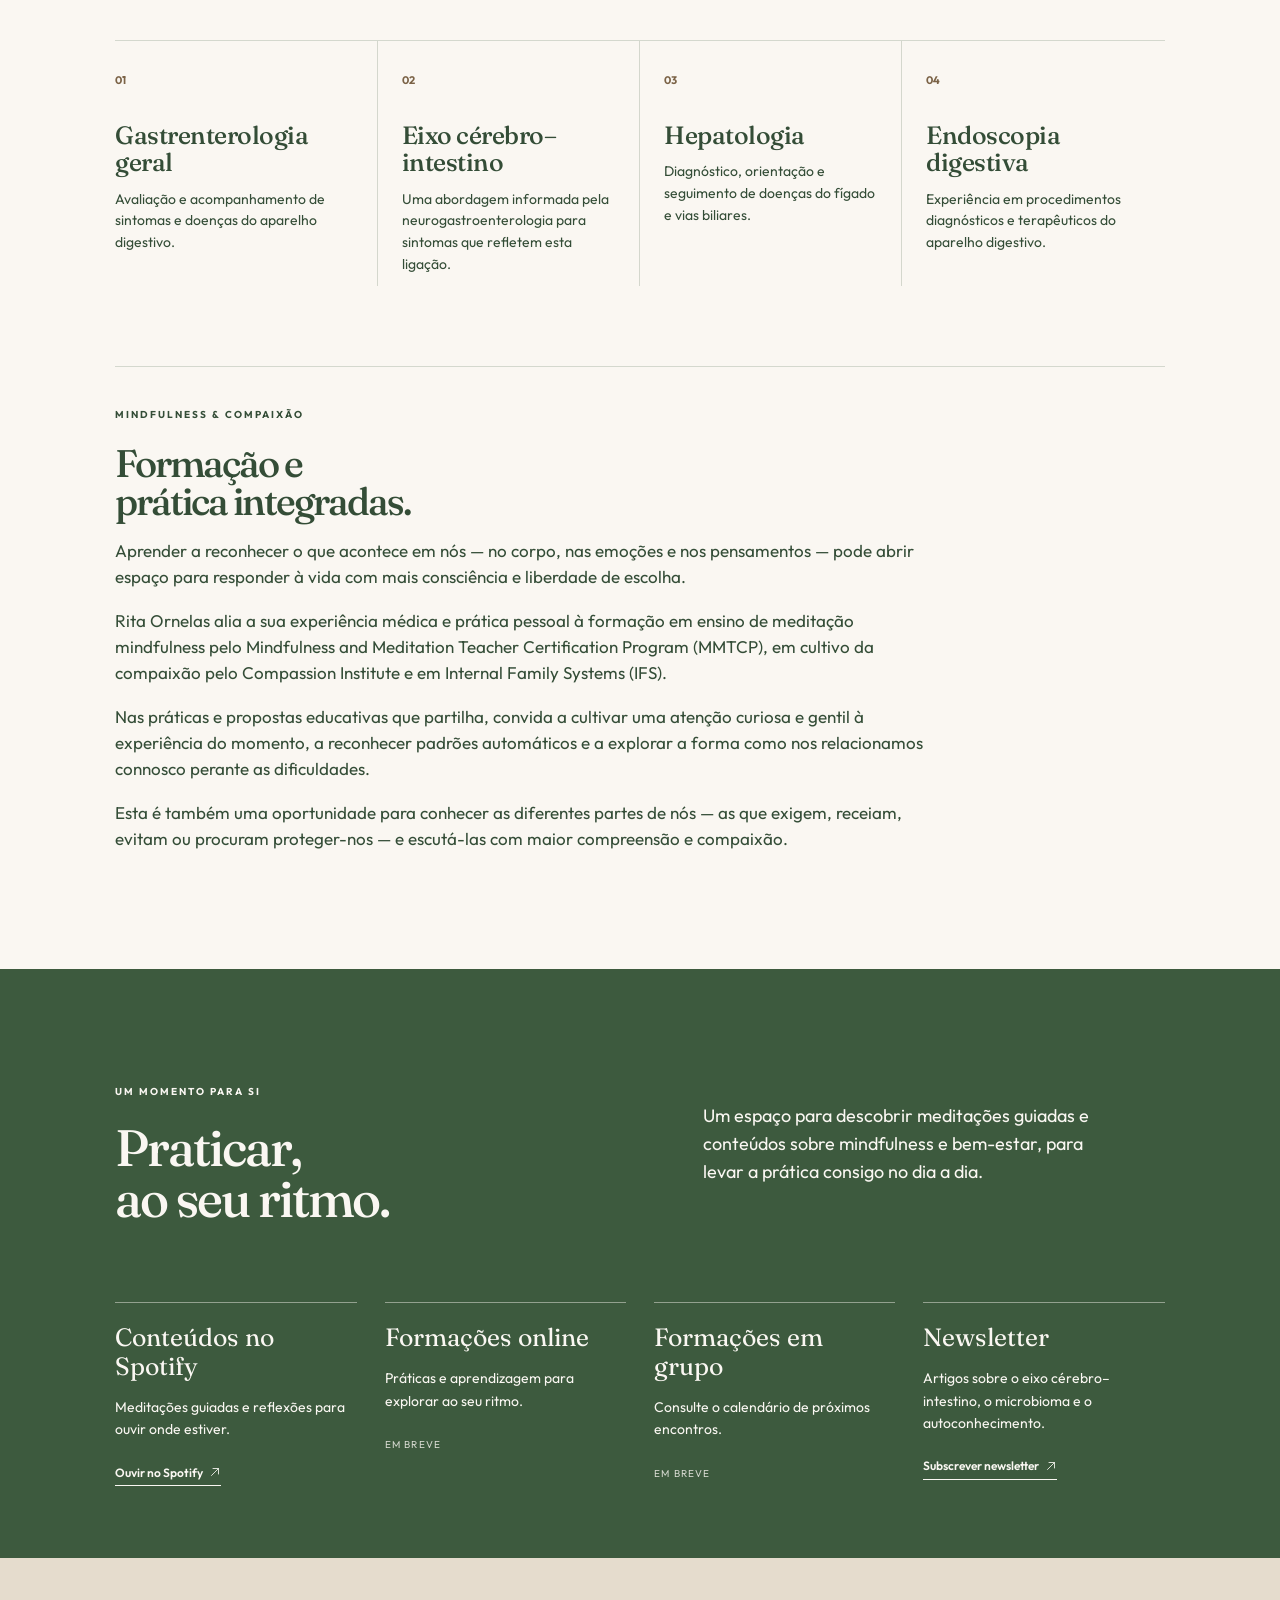
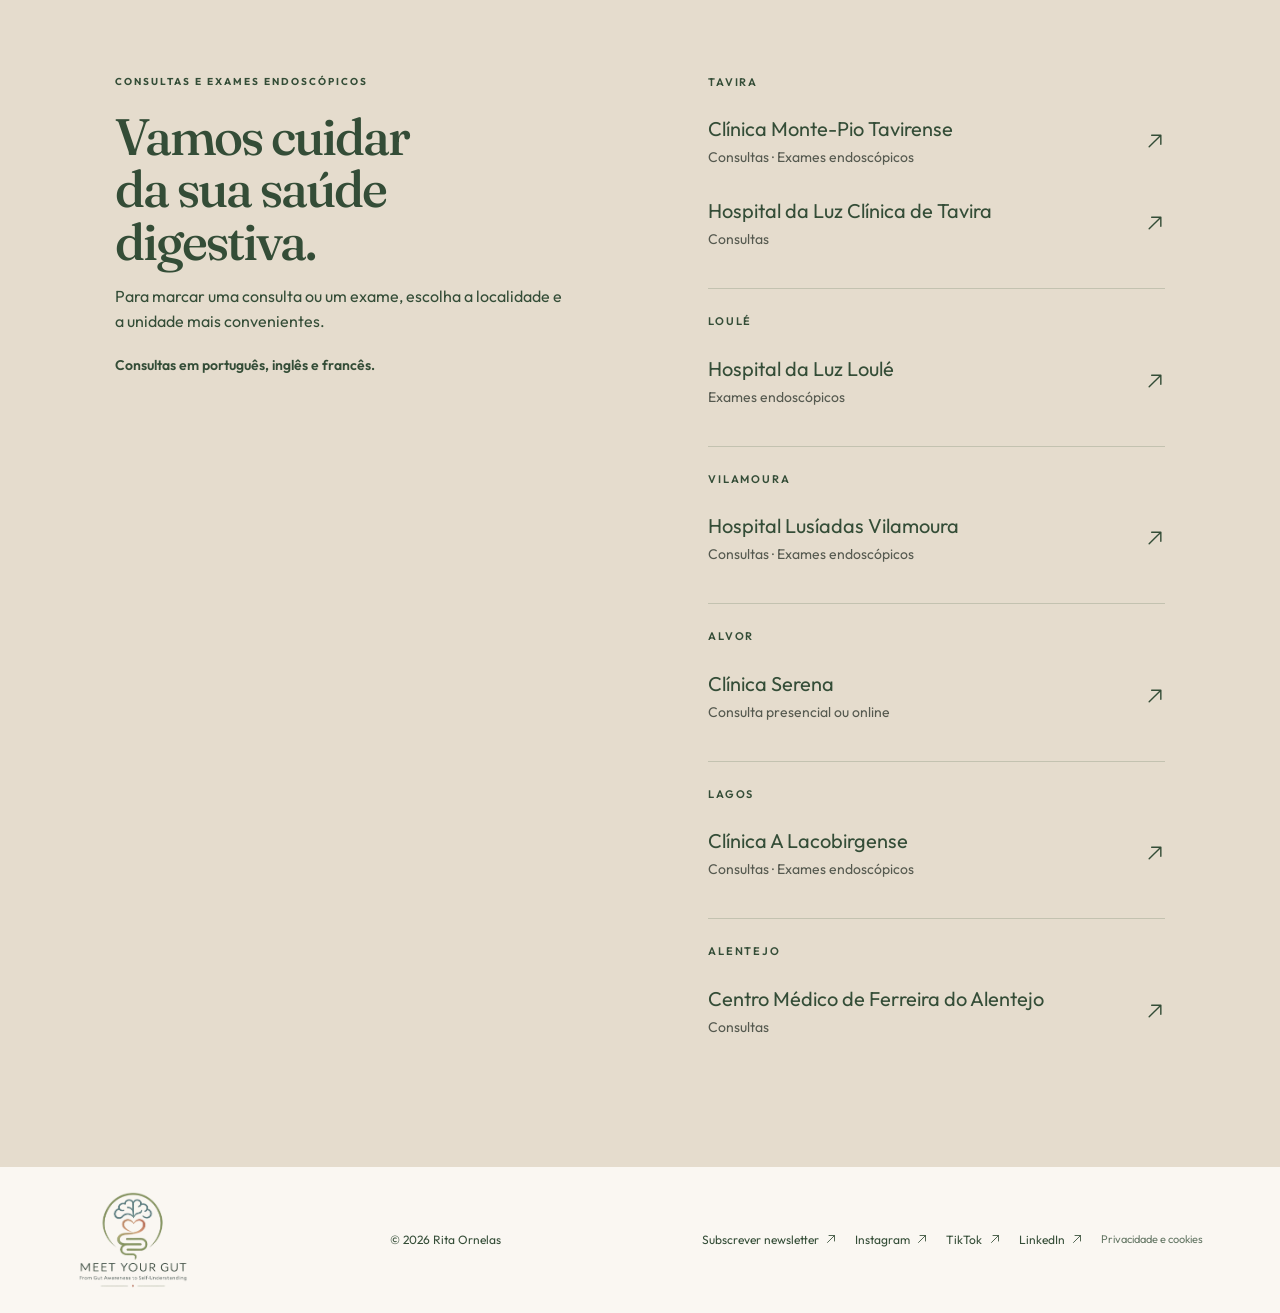
==== commit 4c95bce6: "Use full portrait photograph in hero without cropping" ====
--- a/index.html
+++ b/index.html
@@ -43,8 +43,8 @@
           <p class="hero-signature"><strong>Rita Ornelas</strong><br /><span>Médica Gastroenterologista · Algarve e Alentejo</span></p>
           <a class="button" href="#abordagem">Conhecer a abordagem <span aria-hidden="true">→</span></a>
         </div>
-        <div class="hero-art" aria-hidden="true">
-          <img src="assets/proposta-ilustracao-inicio.png" alt="" />
+        <div class="hero-art">
+          <img src="assets/rita-ornelas.png" alt="Rita Ornelas" width="620" height="827" fetchpriority="high" />
         </div>
       </section>
 
--- a/renewal.css
+++ b/renewal.css
@@ -14,7 +14,7 @@
 .purpose-approach{display:block;margin-top:30px;font-size:17px;line-height:1.7}.purpose-approach p{margin:0 0 16px}.purpose-intro{margin-top:16px}
 .purpose{background:#3d5a3e;color:#faf7f2}.purpose-paths article{border-color:rgba(250,247,242,.35)}.purpose-paths span{color:#e5dccd}.purpose-practice{color:#faf7f2}
 .social-links .privacy-link{font-size:11px;opacity:.75}
-.hero-art img{display:block;width:100%;height:100%;position:absolute;inset:0;object-fit:cover;object-position:center}.hero-art{background:#f7ede2}
+.hero-art img{width:100%;height:auto;display:block;position:static;object-fit:contain}.hero-art{width:100%;max-width:480px;min-height:0;height:auto;overflow:visible;align-self:center;justify-self:center;background:#f7ede2}
 .brand-logo .brand-byline{display:block;margin-top:5px;color:var(--ink);font:500 12px/1.3 Outfit,sans-serif;letter-spacing:0;text-align:center;white-space:nowrap}@media(max-width:760px){.brand-logo .brand-byline{font-size:11px}}
 em,i{font-style:normal}.menu-icon{display:block;width:25px;height:25px}.ui-icon{display:inline-block;width:1em;height:1em;vertical-align:-.12em;margin-left:.28em;flex:none}.button .ui-icon{margin-left:0}.appointment-links a>.ui-icon{width:20px;height:20px}.menu-open .menu-toggle .menu-icon{transform:rotate(90deg)}
 @media(max-width:760px){.site-header{position:relative}.menu-open nav{top:100%}}
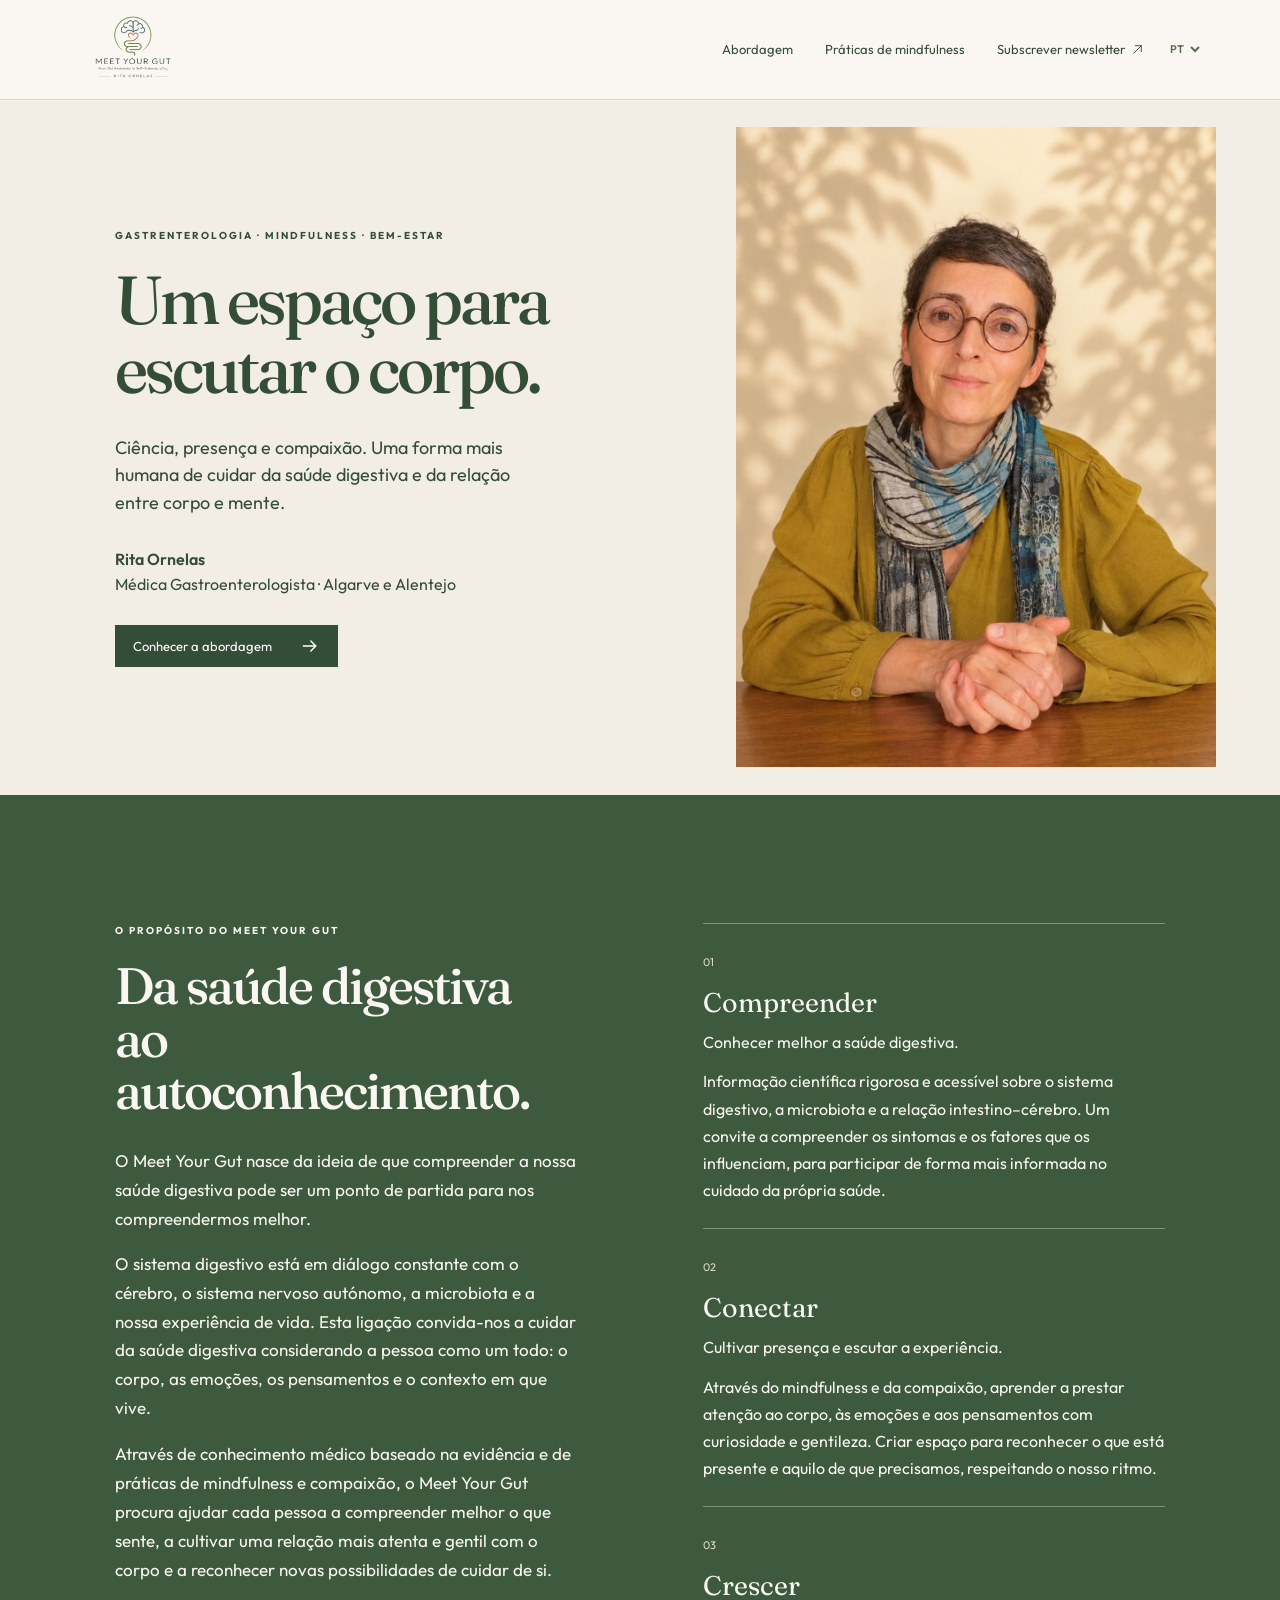
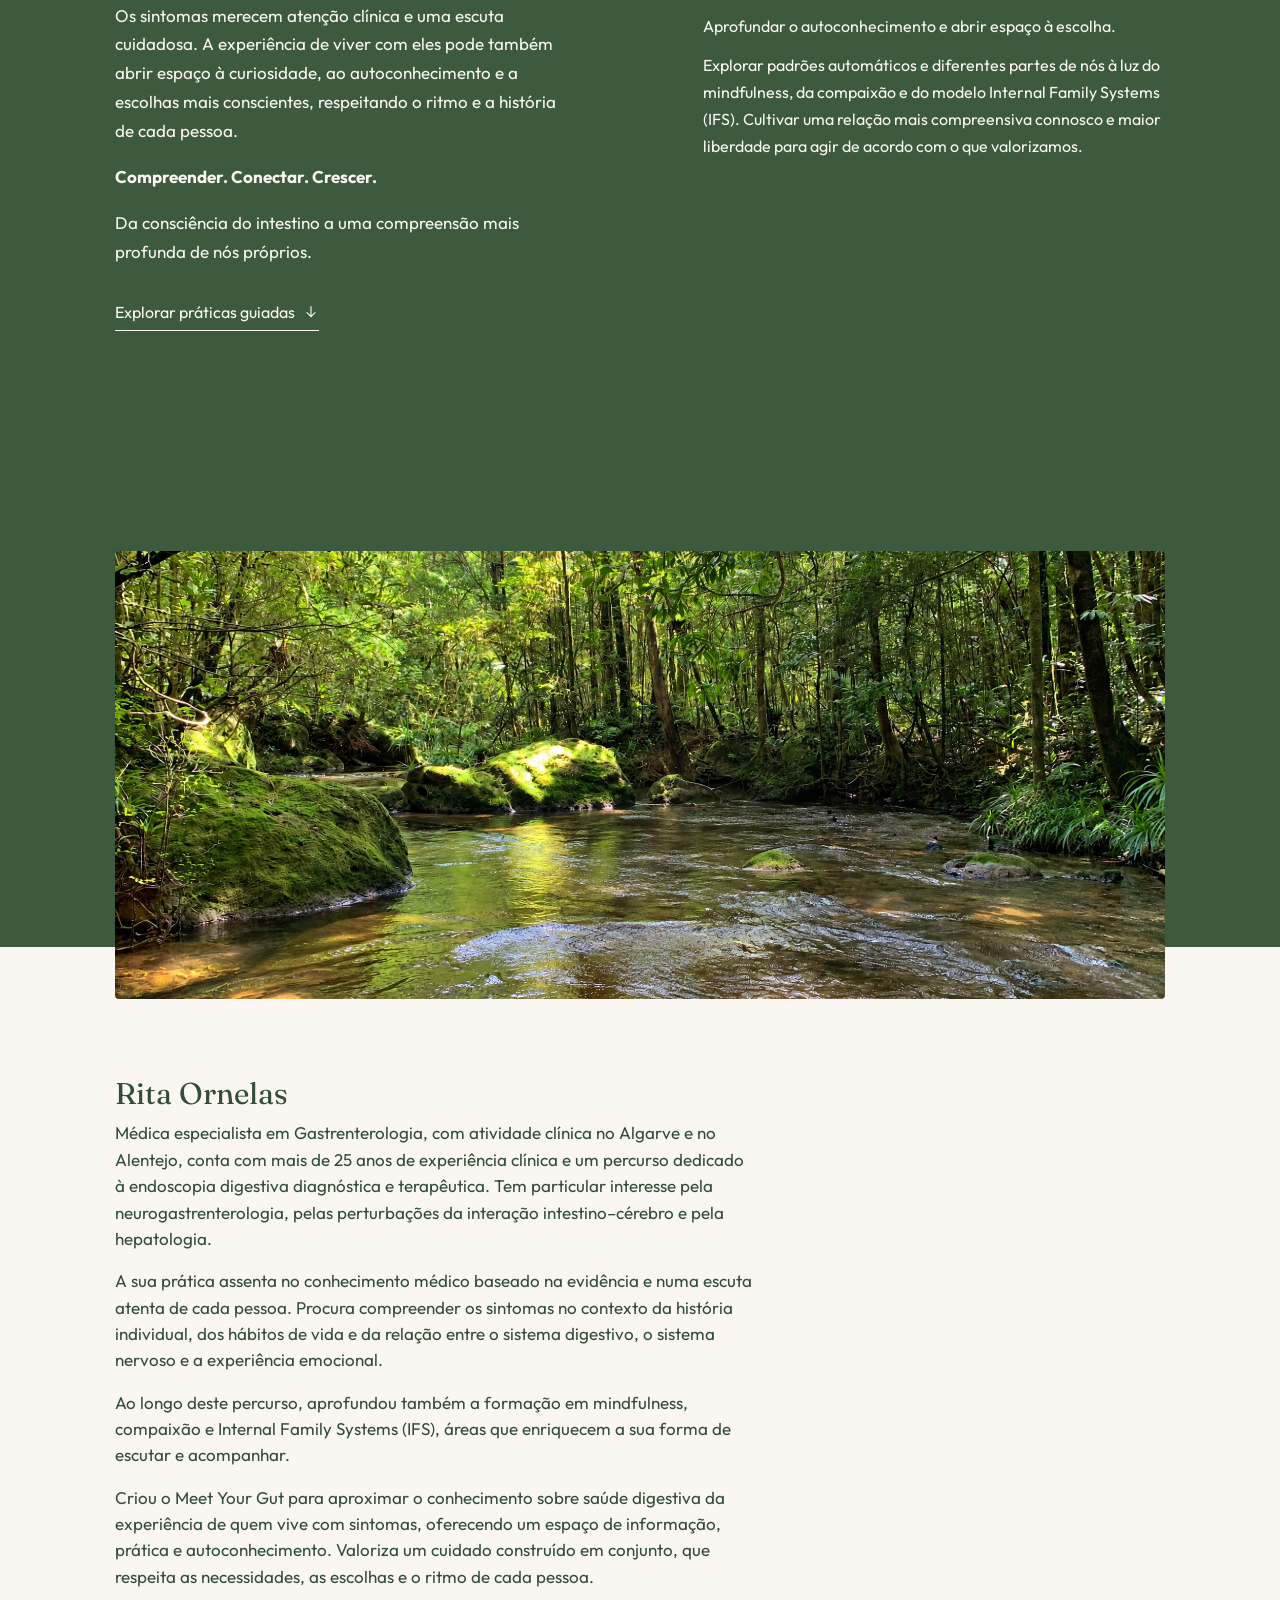
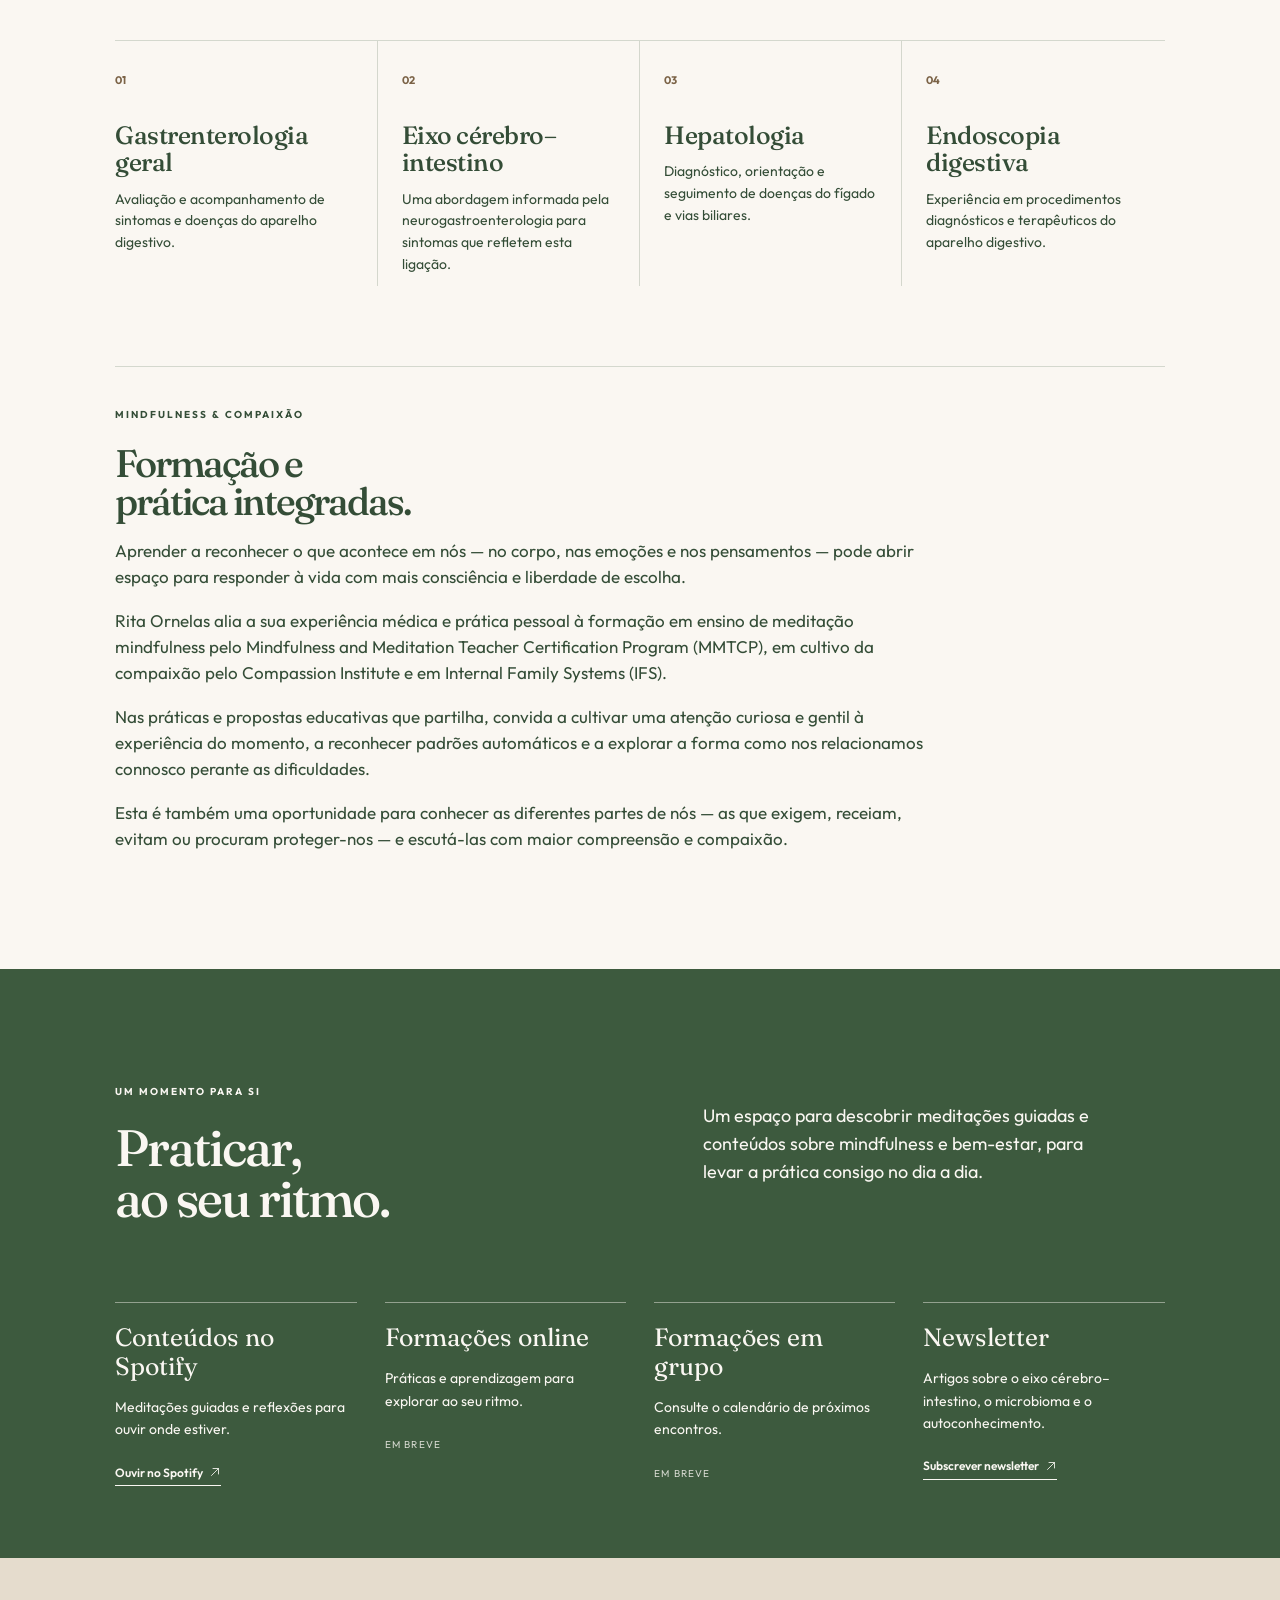
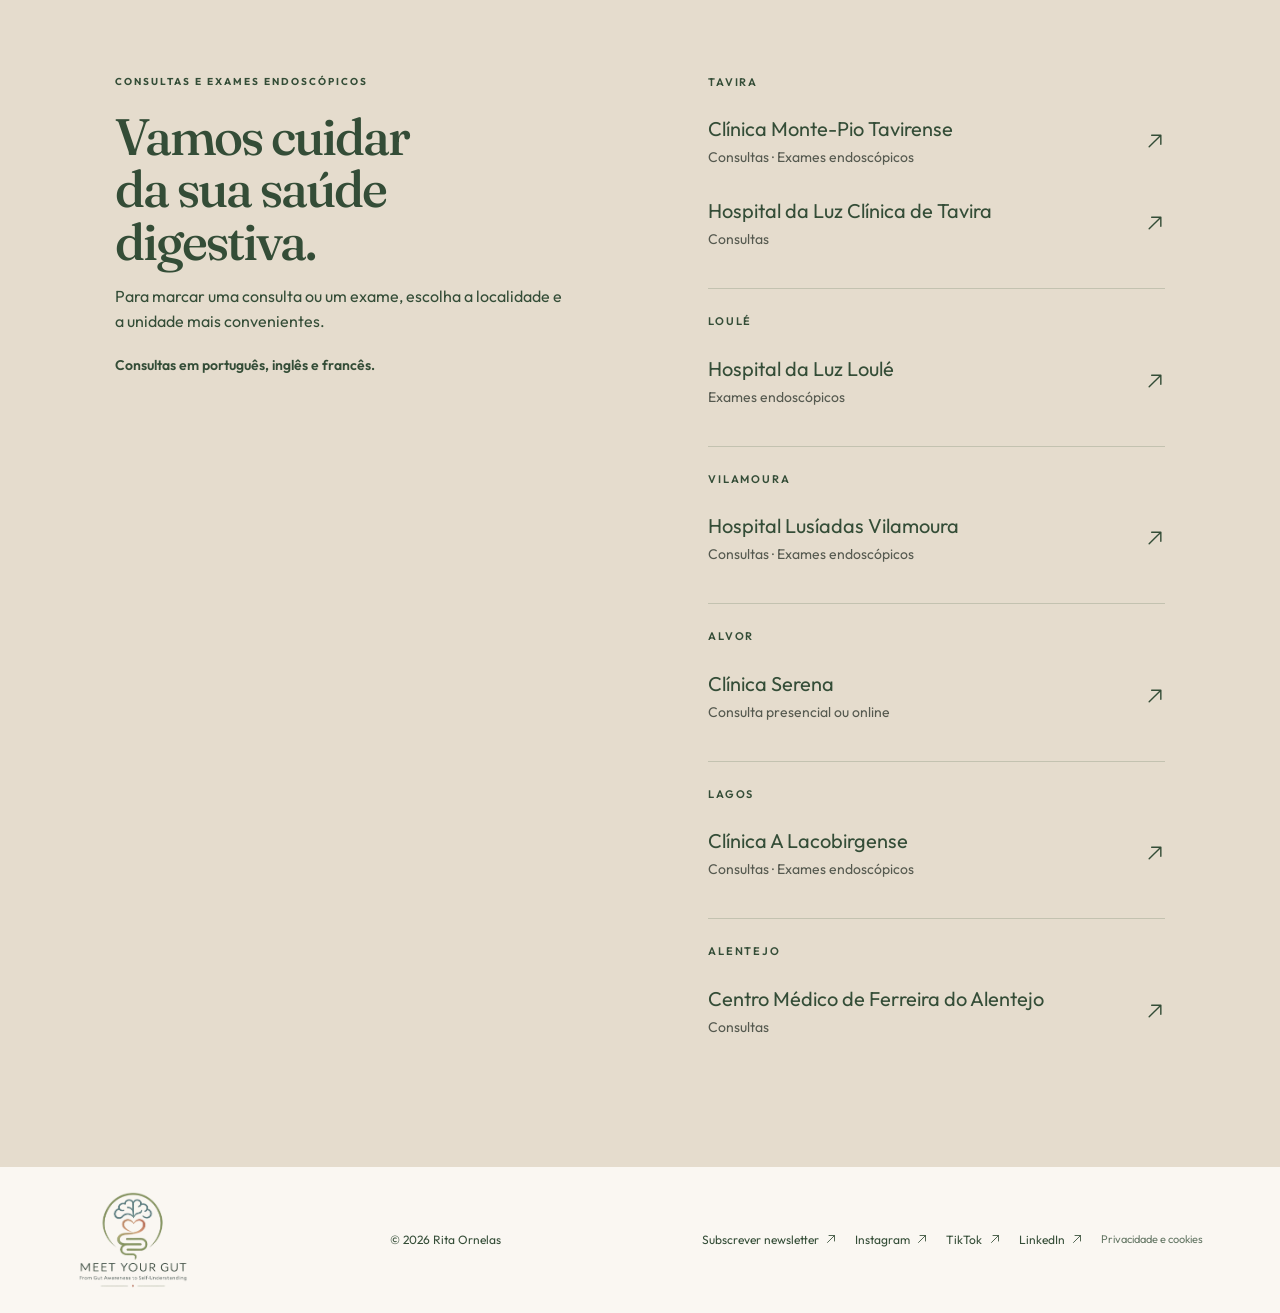
==== commit 36b8a58b: "Replace hero portrait with updated original photograph" ====
--- a/index.html
+++ b/index.html
@@ -44,7 +44,7 @@
           <a class="button" href="#abordagem">Conhecer a abordagem <span aria-hidden="true">→</span></a>
         </div>
         <div class="hero-art">
-          <img src="assets/rita-ornelas.png" alt="Rita Ornelas" width="620" height="827" fetchpriority="high" />
+          <img src="assets/rita-ornelas.jpg" alt="Rita Ornelas" width="1086" height="1448" fetchpriority="high" />
         </div>
       </section>
 
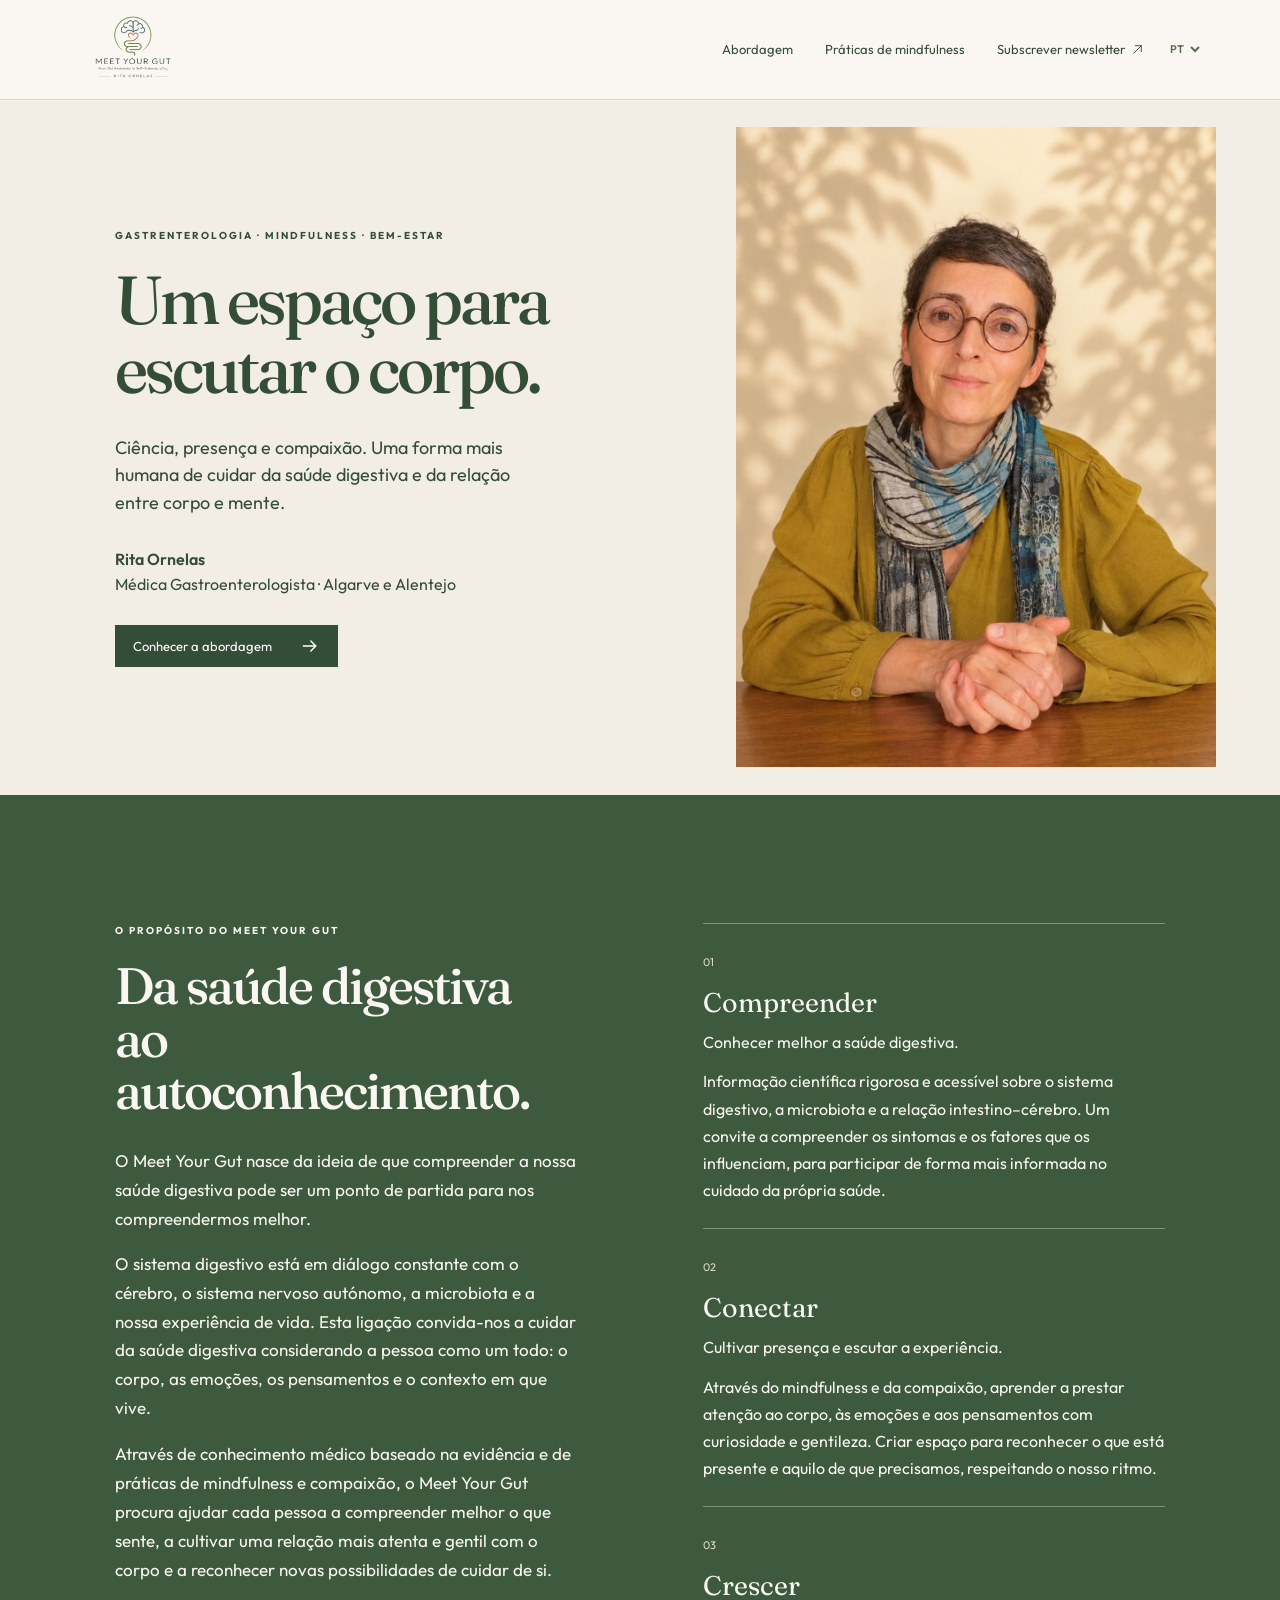
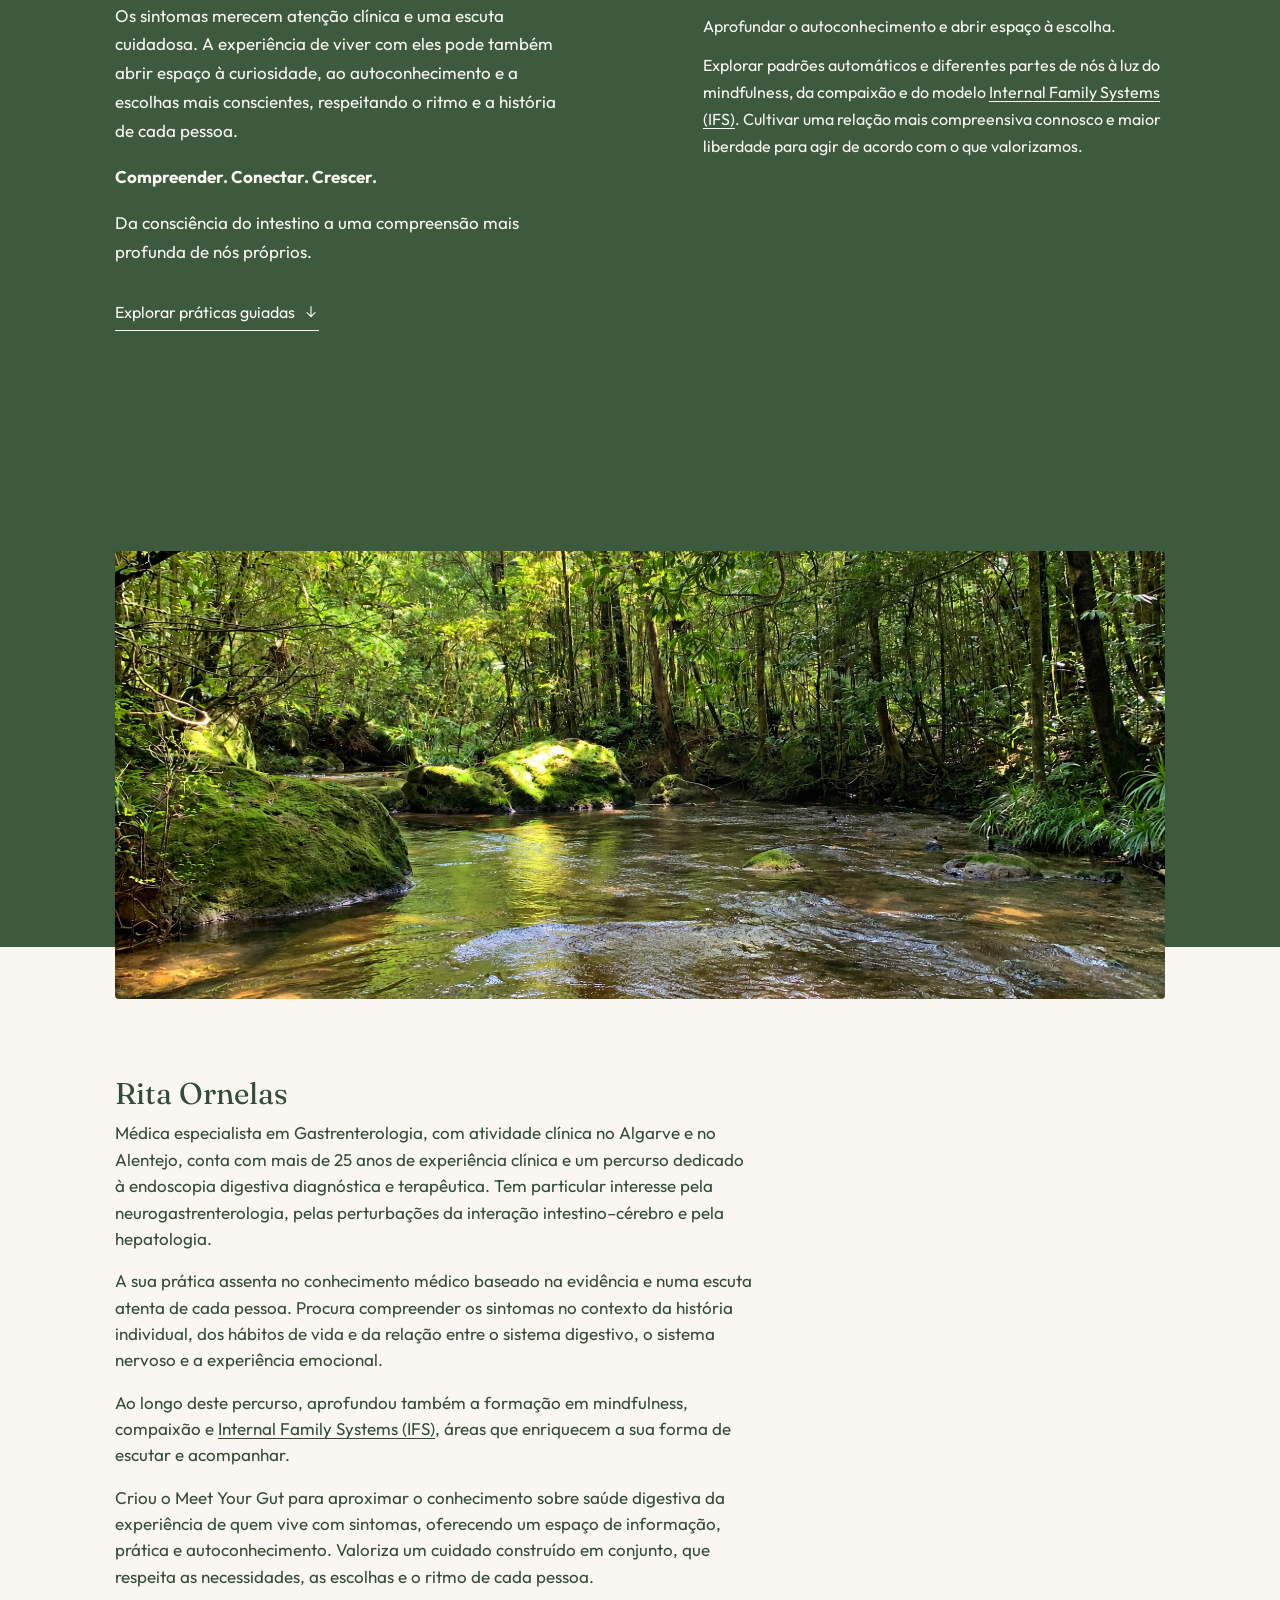
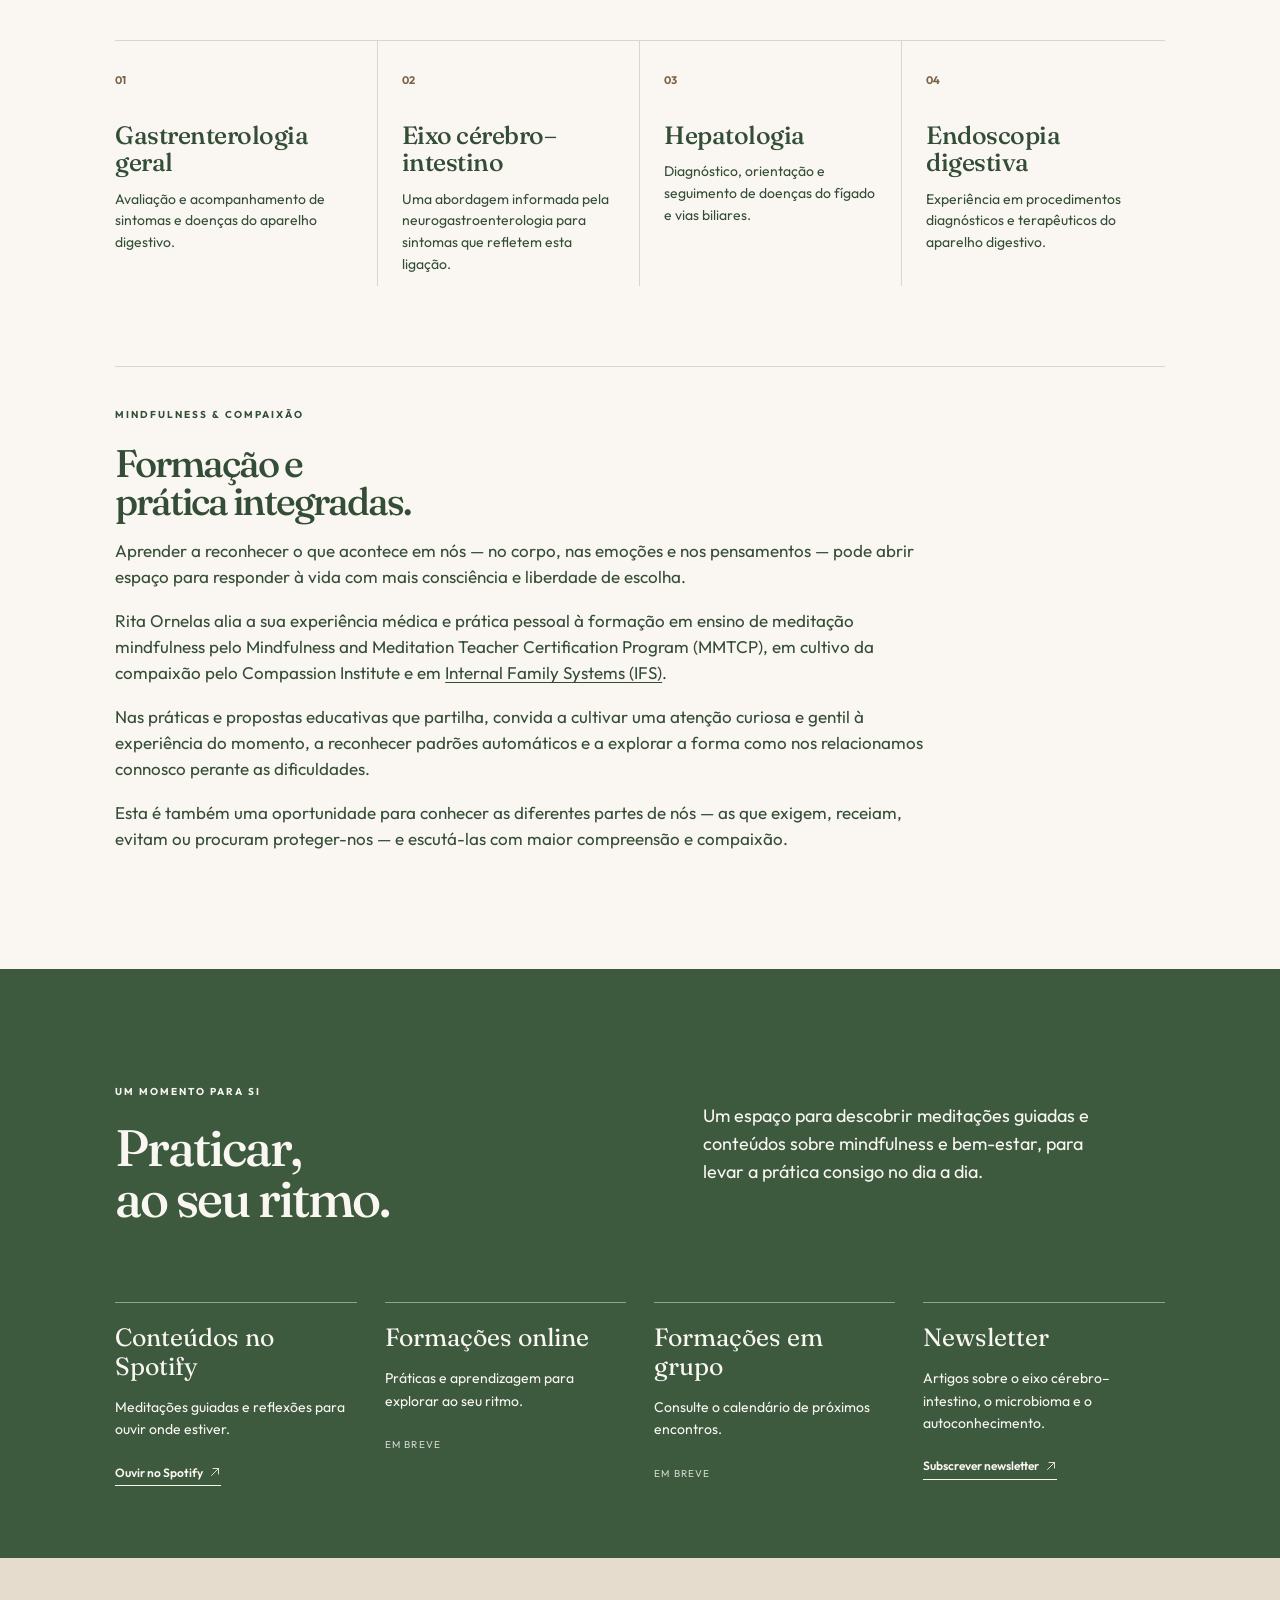
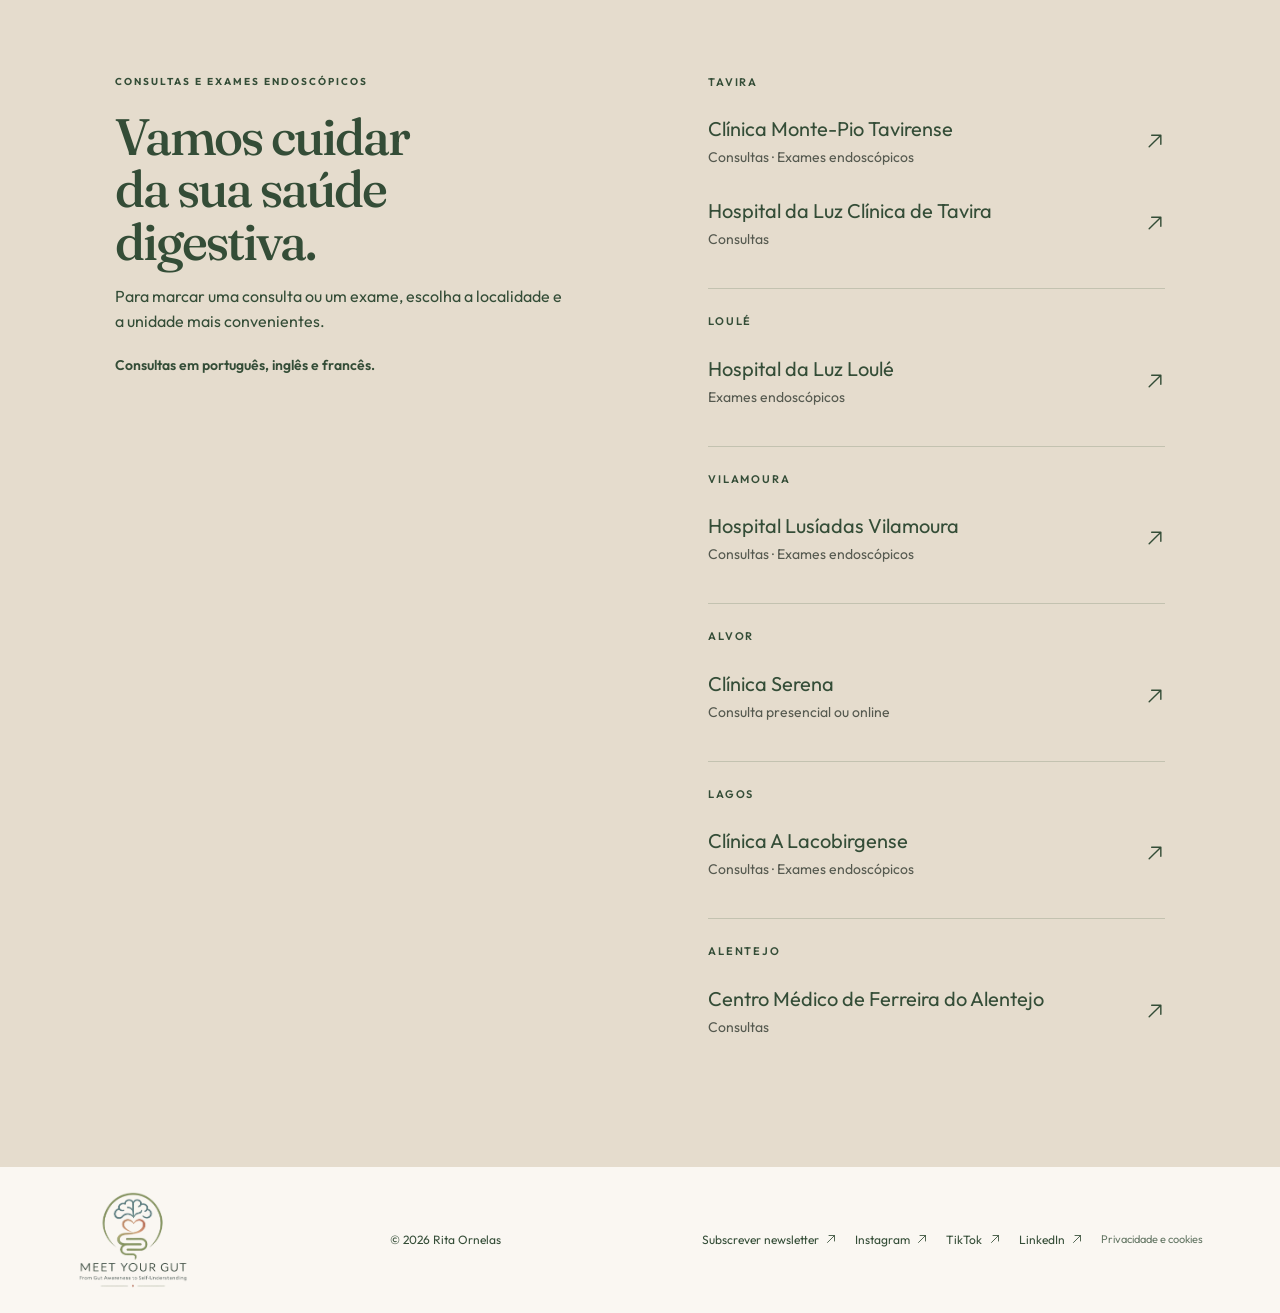
==== commit 6b5ebdae: "Link Internal Family Systems references to practitioner profile" ====
--- a/index.html
+++ b/index.html
@@ -3,16 +3,16 @@
   <head>
     <meta charset="UTF-8" />
     <meta name="viewport" content="width=device-width, initial-scale=1.0" />
-    <meta name="description" content="Conheça Rita Ornelas, médica gastrenterologista no Algarve. Saúde digestiva, eixo intestino-cérebro e o projeto Meet Your Gut. Locais de consulta e recursos." />
-    <title>Rita Ornelas | Gastrenterologista | Meet Your Gut</title>
+    <meta name="description" content="Rita Ornelas, médica especialista em Gastrenterologia no Algarve e Alentejo. Conheça o Meet Your Gut, os locais de consulta, exames endoscópicos e recursos." />
+    <title>Rita Ornelas | Gastrenterologista no Algarve | Meet Your Gut</title>
     <link rel="canonical" href="https://www.meetyourgut.com/" />
     <meta property="og:type" content="website" />
     <meta property="og:site_name" content="Meet Your Gut" />
-    <meta property="og:title" content="Rita Ornelas | Gastrenterologista | Meet Your Gut" />
-    <meta property="og:description" content="Conheça Rita Ornelas, médica gastrenterologista no Algarve. Saúde digestiva, eixo intestino-cérebro e o projeto Meet Your Gut. Locais de consulta e recursos." />
+    <meta property="og:title" content="Rita Ornelas | Gastrenterologista no Algarve | Meet Your Gut" />
+    <meta property="og:description" content="Rita Ornelas, médica especialista em Gastrenterologia no Algarve e Alentejo. Conheça o Meet Your Gut, os locais de consulta, exames endoscópicos e recursos." />
     <meta property="og:url" content="https://www.meetyourgut.com/" />
     <meta property="og:locale" content="pt_PT" />
-    <script type="application/ld+json">{"@context":"https://schema.org","@graph":[{"@type":"Person","@id":"https://www.meetyourgut.com/#rita-ornelas","name":"Rita Ornelas","jobTitle":"Médica especialista em Gastrenterologia","url":"https://www.meetyourgut.com/#areas"},{"@type":"WebSite","@id":"https://www.meetyourgut.com/#website","url":"https://www.meetyourgut.com/","name":"Meet Your Gut","inLanguage":["pt-PT","en","fr"],"creator":{"@id":"https://www.meetyourgut.com/#rita-ornelas"}}]}</script>
+    <script type="application/ld+json">{"@context":"https://schema.org","@graph":[{"@type":"Person","@id":"https://www.meetyourgut.com/#rita-ornelas","name":"Rita Ornelas","jobTitle":"Médica especialista em Gastrenterologia","description":"Médica gastrenterologista com atividade clínica no Algarve e no Alentejo. Fundadora do Meet Your Gut.","url":"https://www.meetyourgut.com/#areas","image":"https://www.meetyourgut.com/assets/rita-ornelas.jpg","hasOccupation":{"@type":"Occupation","name":"Médica especialista em Gastrenterologia","occupationLocation":[{"@type":"Place","name":"Algarve"},{"@type":"Place","name":"Alentejo"}]},"sameAs":["https://www.linkedin.com/in/ritaornelas/"],"brand":{"@id":"https://www.meetyourgut.com/#brand"}},{"@type":"Brand","@id":"https://www.meetyourgut.com/#brand","name":"Meet Your Gut","alternateName":"meetyourgut","url":"https://www.meetyourgut.com/","sameAs":["https://www.instagram.com/meetyourgut/","https://www.tiktok.com/@meetyourgut","https://meetyourgut.substack.com"]},{"@type":"WebSite","@id":"https://www.meetyourgut.com/#website","url":"https://www.meetyourgut.com/","name":"Meet Your Gut","alternateName":"meetyourgut","inLanguage":["pt-PT","en","fr"],"creator":{"@id":"https://www.meetyourgut.com/#rita-ornelas"},"about":[{"@id":"https://www.meetyourgut.com/#rita-ornelas"},{"@id":"https://www.meetyourgut.com/#brand"}]}]}</script>
     <link rel="icon" type="image/png" href="assets/favicon-v2.png" />
     <link rel="icon" href="assets/favicon-v2.ico" sizes="any" />
     <link rel="preconnect" href="https://fonts.googleapis.com" />
@@ -50,12 +50,12 @@
 
       <section id="abordagem" class="purpose section" aria-labelledby="purpose-title">
         <div><p class="eyebrow">O PROPÓSITO DO MEET YOUR GUT</p><h2 id="purpose-title">Da saúde digestiva<br /><em>ao autoconhecimento.</em></h2><div class="intro-grid purpose-approach"><div><p>O Meet Your Gut nasce da ideia de que compreender a nossa saúde digestiva pode ser um ponto de partida para nos compreendermos melhor.</p><p>O sistema digestivo está em diálogo constante com o cérebro, o sistema nervoso autónomo, a microbiota e a nossa experiência de vida. Esta ligação convida-nos a cuidar da saúde digestiva considerando a pessoa como um todo: o corpo, as emoções, os pensamentos e o contexto em que vive.</p></div></div><div class="purpose-intro"><p>Através de conhecimento médico baseado na evidência e de práticas de mindfulness e compaixão, o Meet Your Gut procura ajudar cada pessoa a compreender melhor o que sente, a cultivar uma relação mais atenta e gentil com o corpo e a reconhecer novas possibilidades de cuidar de si.</p><p>Os sintomas merecem atenção clínica e uma escuta cuidadosa. A experiência de viver com eles pode também abrir espaço à curiosidade, ao autoconhecimento e a escolhas mais conscientes, respeitando o ritmo e a história de cada pessoa.</p><p><strong>Compreender. Conectar. Crescer.</strong></p><p>Da consciência do intestino a uma compreensão mais profunda de nós próprios.</p></div><a class="purpose-practice" href="#meditacoes">Explorar práticas guiadas ↓</a></div>
-        <div class="purpose-paths"><article><span>01</span><h3>Compreender</h3><p class="purpose-subtitle"><em>Conhecer melhor a saúde digestiva.</em></p><p>Informação científica rigorosa e acessível sobre o sistema digestivo, a microbiota e a relação intestino–cérebro. Um convite a compreender os sintomas e os fatores que os influenciam, para participar de forma mais informada no cuidado da própria saúde.</p></article><article><span>02</span><h3>Conectar</h3><p class="purpose-subtitle"><em>Cultivar presença e escutar a experiência.</em></p><p>Através do mindfulness e da compaixão, aprender a prestar atenção ao corpo, às emoções e aos pensamentos com curiosidade e gentileza. Criar espaço para reconhecer o que está presente e aquilo de que precisamos, respeitando o nosso ritmo.</p></article><article><span>03</span><h3>Crescer</h3><p class="purpose-subtitle"><em>Aprofundar o autoconhecimento e abrir espaço à escolha.</em></p><p>Explorar padrões automáticos e diferentes partes de nós à luz do mindfulness, da compaixão e do modelo Internal Family Systems (IFS). Cultivar uma relação mais compreensiva connosco e maior liberdade para agir de acordo com o que valorizamos.</p></article></div>
+        <div class="purpose-paths"><article><span>01</span><h3>Compreender</h3><p class="purpose-subtitle"><em>Conhecer melhor a saúde digestiva.</em></p><p>Informação científica rigorosa e acessível sobre o sistema digestivo, a microbiota e a relação intestino–cérebro. Um convite a compreender os sintomas e os fatores que os influenciam, para participar de forma mais informada no cuidado da própria saúde.</p></article><article><span>02</span><h3>Conectar</h3><p class="purpose-subtitle"><em>Cultivar presença e escutar a experiência.</em></p><p>Através do mindfulness e da compaixão, aprender a prestar atenção ao corpo, às emoções e aos pensamentos com curiosidade e gentileza. Criar espaço para reconhecer o que está presente e aquilo de que precisamos, respeitando o nosso ritmo.</p></article><article><span>03</span><h3>Crescer</h3><p class="purpose-subtitle"><em>Aprofundar o autoconhecimento e abrir espaço à escolha.</em></p><p>Explorar padrões automáticos e diferentes partes de nós à luz do mindfulness, da compaixão e do modelo <a class="ifs-profile-link" href="https://ifs-institute.com/practitioners/all/205109" target="_blank" rel="noopener noreferrer">Internal Family Systems (IFS)</a>. Cultivar uma relação mais compreensiva connosco e maior liberdade para agir de acordo com o que valorizamos.</p></article></div>
         <img class="purpose-image" src="assets/riacho-floresta.png" alt="Riacho entre pedras e vegetação abundante numa floresta" loading="lazy" />
       </section>
 
       <section id="areas" class="areas section">
-        <div class="doctor-intro"><h2>Rita Ornelas</h2><div class="doctor-bio"><p>Médica especialista em Gastrenterologia, com atividade clínica no Algarve e no Alentejo, conta com mais de 25 anos de experiência clínica e um percurso dedicado à endoscopia digestiva diagnóstica e terapêutica. Tem particular interesse pela neurogastrenterologia, pelas perturbações da interação intestino–cérebro e pela hepatologia.</p><p>A sua prática assenta no conhecimento médico baseado na evidência e numa escuta atenta de cada pessoa. Procura compreender os sintomas no contexto da história individual, dos hábitos de vida e da relação entre o sistema digestivo, o sistema nervoso e a experiência emocional.</p><p>Ao longo deste percurso, aprofundou também a formação em mindfulness, compaixão e Internal Family Systems (IFS), áreas que enriquecem a sua forma de escutar e acompanhar.</p><p>Criou o Meet Your Gut para aproximar o conhecimento sobre saúde digestiva da experiência de quem vive com sintomas, oferecendo um espaço de informação, prática e autoconhecimento. Valoriza um cuidado construído em conjunto, que respeita as necessidades, as escolhas e o ritmo de cada pessoa.</p></div></div>
+        <div class="doctor-intro"><h2>Rita Ornelas</h2><div class="doctor-bio"><p>Médica especialista em Gastrenterologia, com atividade clínica no Algarve e no Alentejo, conta com mais de 25 anos de experiência clínica e um percurso dedicado à endoscopia digestiva diagnóstica e terapêutica. Tem particular interesse pela neurogastrenterologia, pelas perturbações da interação intestino–cérebro e pela hepatologia.</p><p>A sua prática assenta no conhecimento médico baseado na evidência e numa escuta atenta de cada pessoa. Procura compreender os sintomas no contexto da história individual, dos hábitos de vida e da relação entre o sistema digestivo, o sistema nervoso e a experiência emocional.</p><p>Ao longo deste percurso, aprofundou também a formação em mindfulness, compaixão e <a class="ifs-profile-link" href="https://ifs-institute.com/practitioners/all/205109" target="_blank" rel="noopener noreferrer">Internal Family Systems (IFS)</a>, áreas que enriquecem a sua forma de escutar e acompanhar.</p><p>Criou o Meet Your Gut para aproximar o conhecimento sobre saúde digestiva da experiência de quem vive com sintomas, oferecendo um espaço de informação, prática e autoconhecimento. Valoriza um cuidado construído em conjunto, que respeita as necessidades, as escolhas e o ritmo de cada pessoa.</p></div></div>
         <div class="cards">
           <article><span>01</span><h3>Gastrenterologia geral</h3><p>Avaliação e acompanhamento de sintomas e doenças do aparelho digestivo.</p></article>
           <article><span>02</span><h3>Eixo cérebro–intestino</h3><p>Uma abordagem informada pela neurogastroenterologia para sintomas que refletem esta ligação.</p></article>
@@ -63,7 +63,7 @@
           <article><span>04</span><h3>Endoscopia digestiva</h3><p>Experiência em procedimentos diagnósticos e terapêuticos do aparelho digestivo.</p></article>
         </div>
         <div id="mindfulness" class="mindfulness-block">
-          <div class="mindfulness-copy"><p class="eyebrow">MINDFULNESS &amp; COMPAIXÃO</p><h2>Formação e<br /><em>prática integradas.</em></h2><div class="mindfulness-description"><p>Aprender a reconhecer o que acontece em nós — no corpo, nas emoções e nos pensamentos — pode abrir espaço para responder à vida com mais consciência e liberdade de escolha.</p><p>Rita Ornelas alia a sua experiência médica e prática pessoal à formação em ensino de meditação mindfulness pelo Mindfulness and Meditation Teacher Certification Program (MMTCP), em cultivo da compaixão pelo Compassion Institute e em Internal Family Systems (IFS).</p><p>Nas práticas e propostas educativas que partilha, convida a cultivar uma atenção curiosa e gentil à experiência do momento, a reconhecer padrões automáticos e a explorar a forma como nos relacionamos connosco perante as dificuldades.</p><p>Esta é também uma oportunidade para conhecer as diferentes partes de nós — as que exigem, receiam, evitam ou procuram proteger-nos — e escutá-las com maior compreensão e compaixão.</p></div></div>
+          <div class="mindfulness-copy"><p class="eyebrow">MINDFULNESS &amp; COMPAIXÃO</p><h2>Formação e<br /><em>prática integradas.</em></h2><div class="mindfulness-description"><p>Aprender a reconhecer o que acontece em nós — no corpo, nas emoções e nos pensamentos — pode abrir espaço para responder à vida com mais consciência e liberdade de escolha.</p><p>Rita Ornelas alia a sua experiência médica e prática pessoal à formação em ensino de meditação mindfulness pelo Mindfulness and Meditation Teacher Certification Program (MMTCP), em cultivo da compaixão pelo Compassion Institute e em <a class="ifs-profile-link" href="https://ifs-institute.com/practitioners/all/205109" target="_blank" rel="noopener noreferrer">Internal Family Systems (IFS)</a>.</p><p>Nas práticas e propostas educativas que partilha, convida a cultivar uma atenção curiosa e gentil à experiência do momento, a reconhecer padrões automáticos e a explorar a forma como nos relacionamos connosco perante as dificuldades.</p><p>Esta é também uma oportunidade para conhecer as diferentes partes de nós — as que exigem, receiam, evitam ou procuram proteger-nos — e escutá-las com maior compreensão e compaixão.</p></div></div>
         </div>
       </section>
 
--- a/renewal.css
+++ b/renewal.css
@@ -37,3 +37,5 @@
 .appointment-unit-name{display:block;font-size:18px;line-height:1.45}
 .appointment-locality .appointment-service{display:block;font-size:14px;line-height:1.5;color:#55594f;margin-top:4px}
 .appointment .appointment-links{align-self:start}
+
+.ifs-profile-link,.mindfulness-copy .ifs-profile-link{display:inline;color:inherit;font:inherit;text-decoration:underline;text-underline-offset:3px;border:0;margin:0;padding:0}.ifs-profile-link:focus-visible{outline:2px solid currentColor;outline-offset:3px}
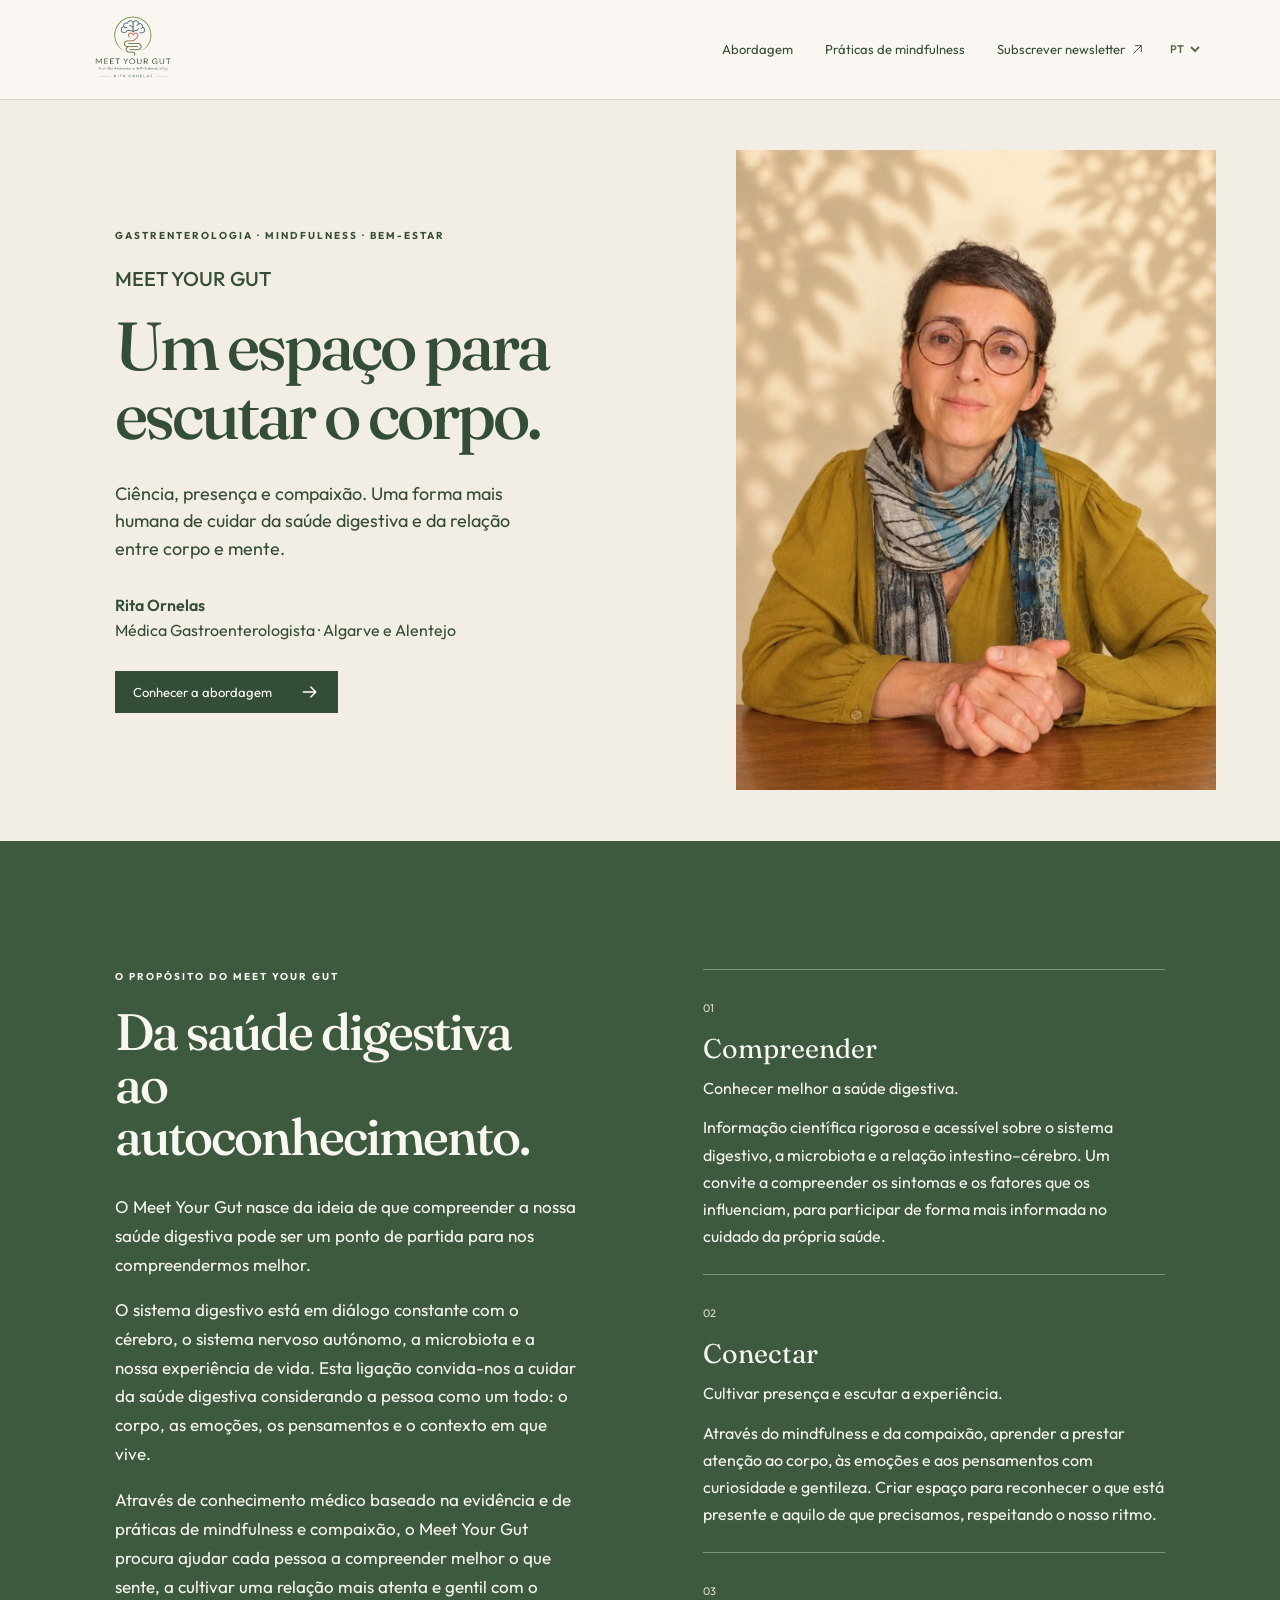
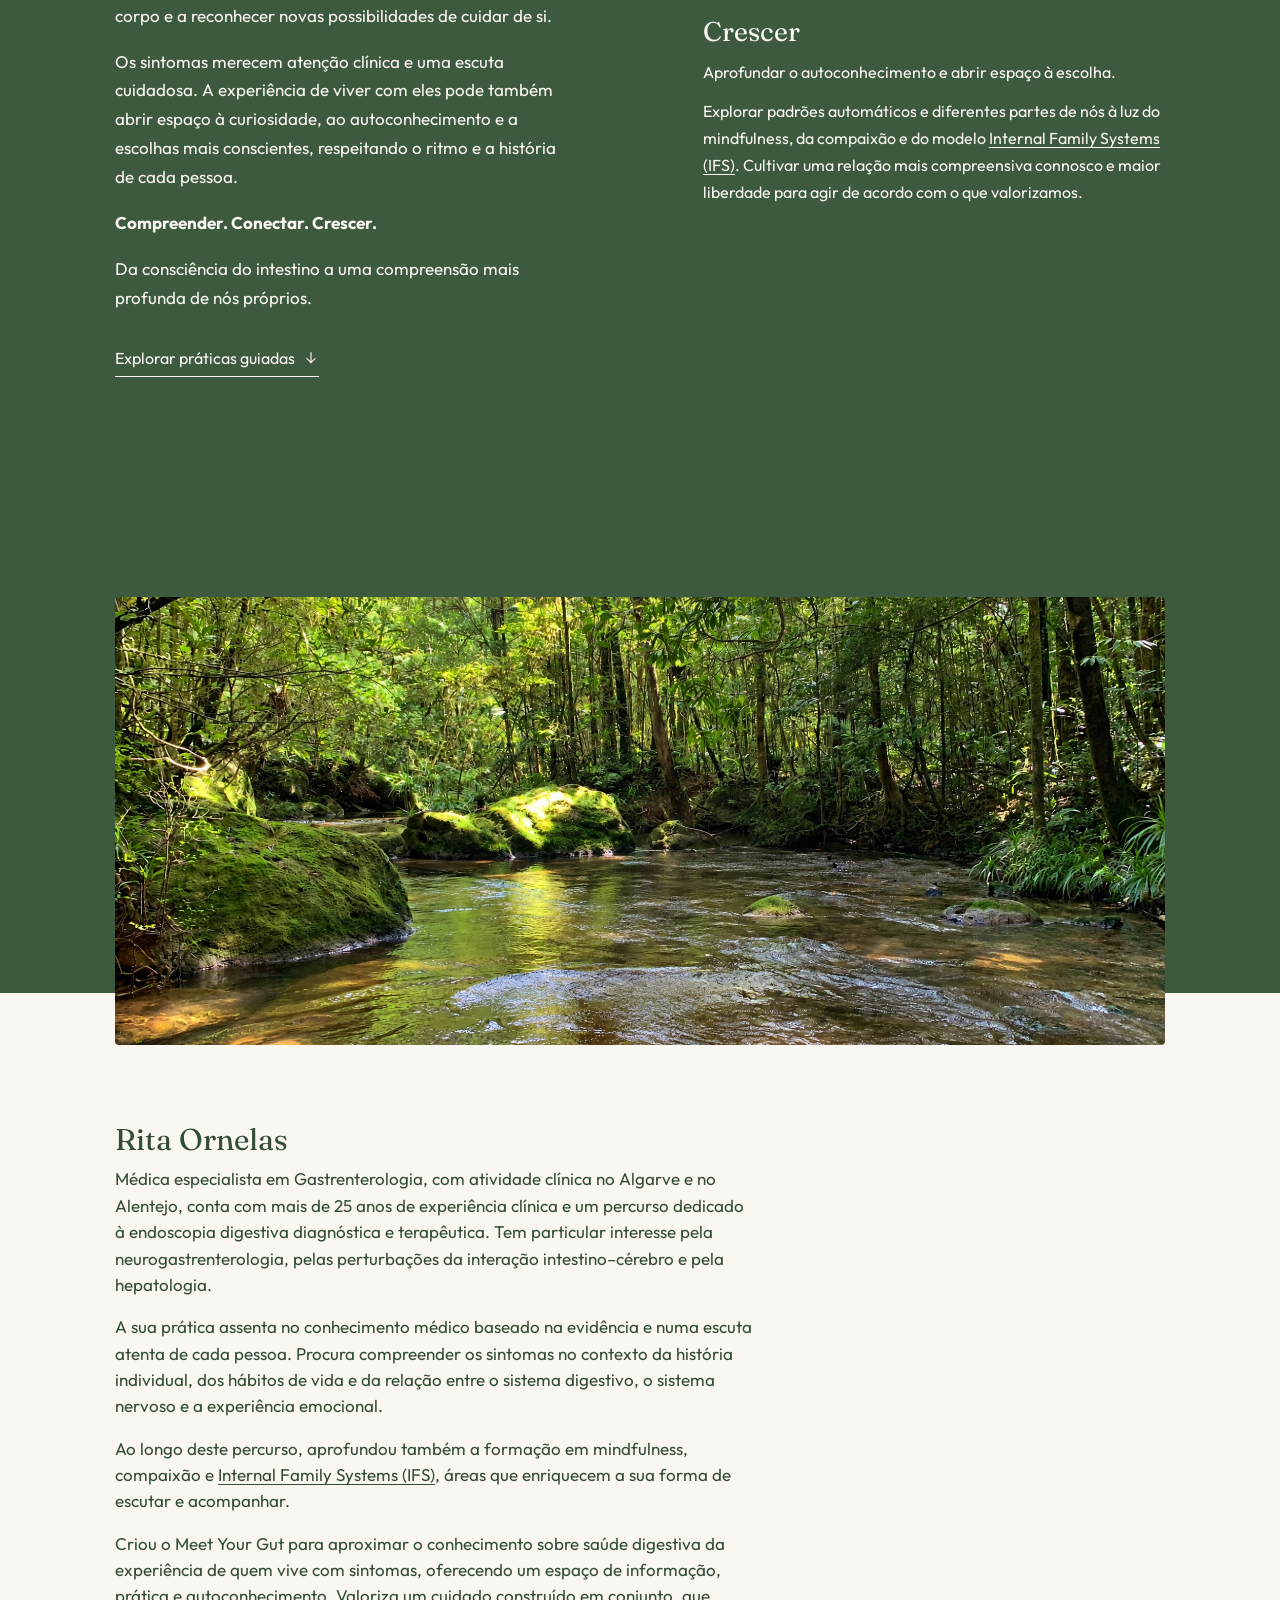
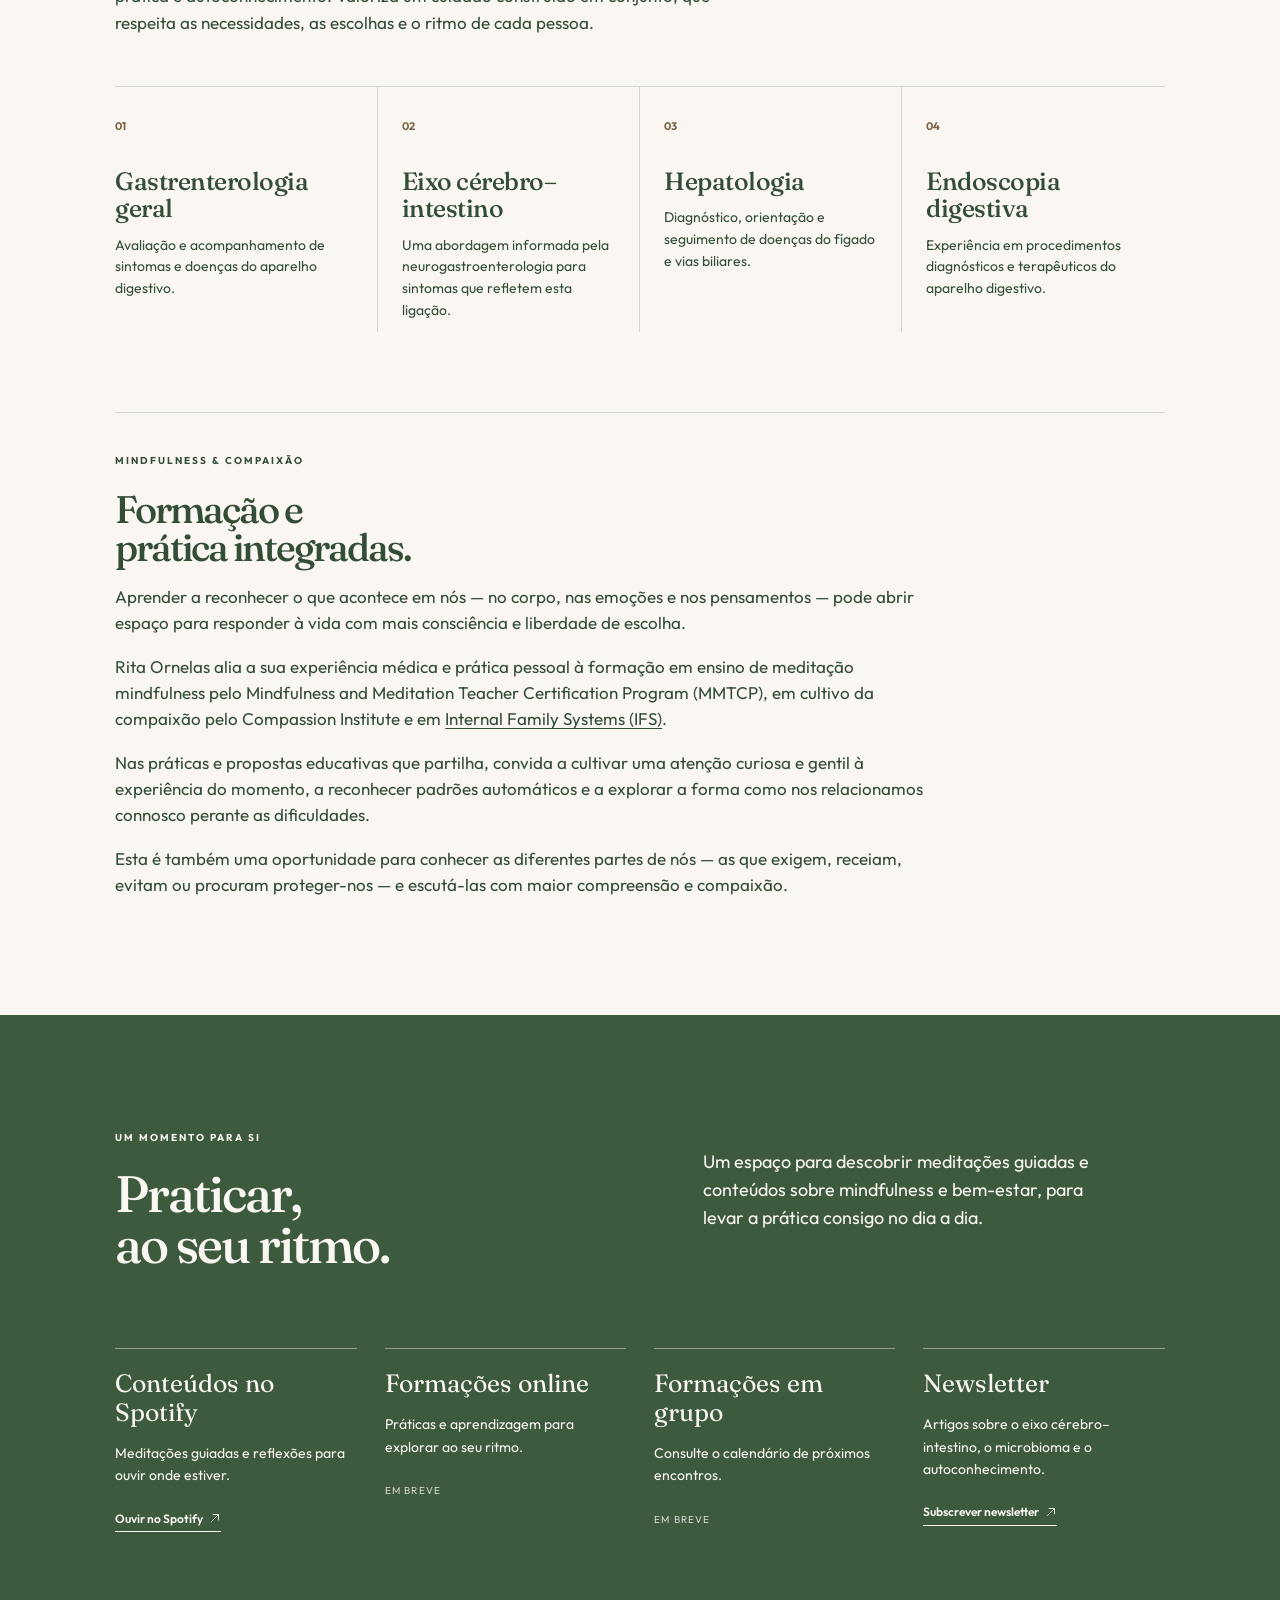
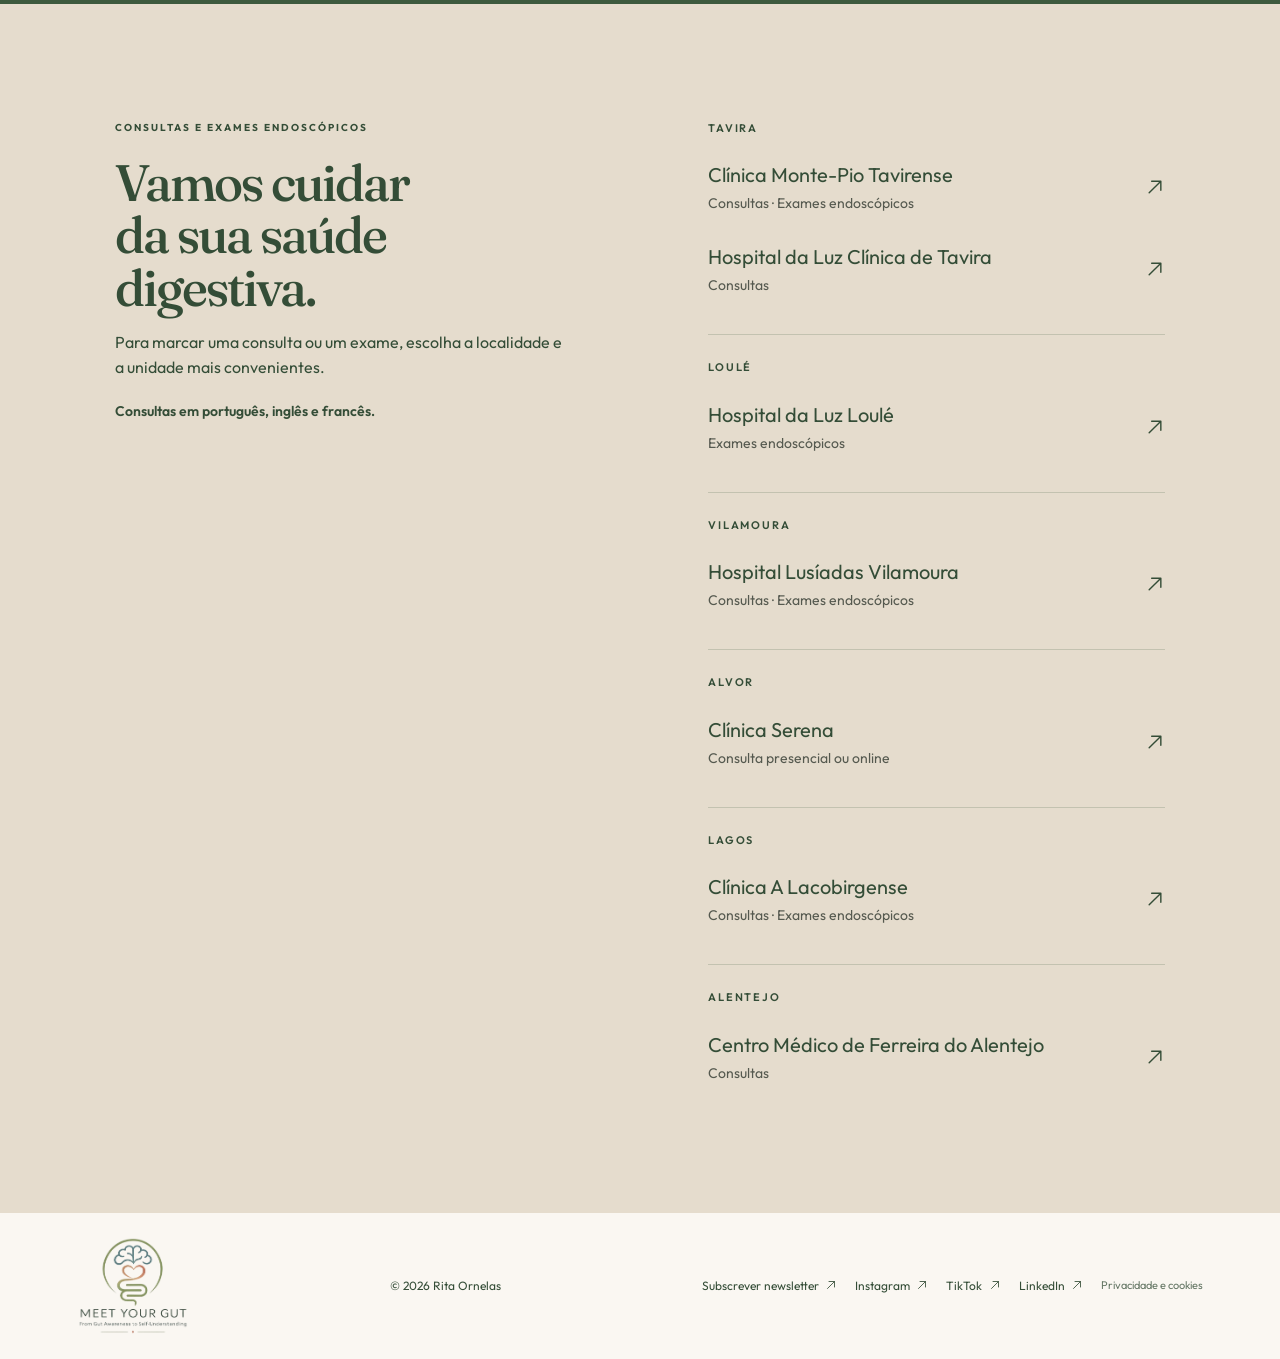
==== commit 1cd8e131: "Highlight Meet Your Gut identity in page title and hero heading" ====
--- a/index.html
+++ b/index.html
@@ -4,15 +4,15 @@
     <meta charset="UTF-8" />
     <meta name="viewport" content="width=device-width, initial-scale=1.0" />
     <meta name="description" content="Rita Ornelas, médica especialista em Gastrenterologia no Algarve e Alentejo. Conheça o Meet Your Gut, os locais de consulta, exames endoscópicos e recursos." />
-    <title>Rita Ornelas | Gastrenterologista no Algarve | Meet Your Gut</title>
+    <title>Meet Your Gut | Rita Ornelas — Gastrenterologia e Mindfulness</title>
     <link rel="canonical" href="https://www.meetyourgut.com/" />
     <meta property="og:type" content="website" />
     <meta property="og:site_name" content="Meet Your Gut" />
-    <meta property="og:title" content="Rita Ornelas | Gastrenterologista no Algarve | Meet Your Gut" />
+    <meta property="og:title" content="Meet Your Gut | Rita Ornelas — Gastrenterologia e Mindfulness" />
     <meta property="og:description" content="Rita Ornelas, médica especialista em Gastrenterologia no Algarve e Alentejo. Conheça o Meet Your Gut, os locais de consulta, exames endoscópicos e recursos." />
     <meta property="og:url" content="https://www.meetyourgut.com/" />
     <meta property="og:locale" content="pt_PT" />
-    <script type="application/ld+json">{"@context":"https://schema.org","@graph":[{"@type":"Person","@id":"https://www.meetyourgut.com/#rita-ornelas","name":"Rita Ornelas","jobTitle":"Médica especialista em Gastrenterologia","description":"Médica gastrenterologista com atividade clínica no Algarve e no Alentejo. Fundadora do Meet Your Gut.","url":"https://www.meetyourgut.com/#areas","image":"https://www.meetyourgut.com/assets/rita-ornelas.jpg","hasOccupation":{"@type":"Occupation","name":"Médica especialista em Gastrenterologia","occupationLocation":[{"@type":"Place","name":"Algarve"},{"@type":"Place","name":"Alentejo"}]},"sameAs":["https://www.linkedin.com/in/ritaornelas/"],"brand":{"@id":"https://www.meetyourgut.com/#brand"}},{"@type":"Brand","@id":"https://www.meetyourgut.com/#brand","name":"Meet Your Gut","alternateName":"meetyourgut","url":"https://www.meetyourgut.com/","sameAs":["https://www.instagram.com/meetyourgut/","https://www.tiktok.com/@meetyourgut","https://meetyourgut.substack.com"]},{"@type":"WebSite","@id":"https://www.meetyourgut.com/#website","url":"https://www.meetyourgut.com/","name":"Meet Your Gut","alternateName":"meetyourgut","inLanguage":["pt-PT","en","fr"],"creator":{"@id":"https://www.meetyourgut.com/#rita-ornelas"},"about":[{"@id":"https://www.meetyourgut.com/#rita-ornelas"},{"@id":"https://www.meetyourgut.com/#brand"}]}]}</script>
+    <script type="application/ld+json">{"@context":"https://schema.org","@graph":[{"@type":"Person","@id":"https://www.meetyourgut.com/#rita-ornelas","name":"Rita Ornelas","jobTitle":"Médica especialista em Gastrenterologia","description":"Médica gastrenterologista com atividade clínica no Algarve e no Alentejo. Fundadora do Meet Your Gut.","url":"https://www.meetyourgut.com/#areas","image":"https://www.meetyourgut.com/assets/rita-ornelas.jpg","hasOccupation":{"@type":"Occupation","name":"Médica especialista em Gastrenterologia","occupationLocation":[{"@type":"Place","name":"Algarve"},{"@type":"Place","name":"Alentejo"}]},"sameAs":["https://www.linkedin.com/in/ritaornelas/","https://ifs-institute.com/practitioners/all/205109"],"brand":{"@id":"https://www.meetyourgut.com/#brand"}},{"@type":"Brand","@id":"https://www.meetyourgut.com/#brand","name":"Meet Your Gut","alternateName":"meetyourgut","url":"https://www.meetyourgut.com/","sameAs":["https://www.instagram.com/meetyourgut/","https://www.tiktok.com/@meetyourgut","https://meetyourgut.substack.com"]},{"@type":"WebSite","@id":"https://www.meetyourgut.com/#website","url":"https://www.meetyourgut.com/","name":"Meet Your Gut","alternateName":"meetyourgut","inLanguage":["pt-PT","en","fr"],"creator":{"@id":"https://www.meetyourgut.com/#rita-ornelas"},"about":[{"@id":"https://www.meetyourgut.com/#rita-ornelas"},{"@id":"https://www.meetyourgut.com/#brand"}]}]}</script>
     <link rel="icon" type="image/png" href="assets/favicon-v2.png" />
     <link rel="icon" href="assets/favicon-v2.ico" sizes="any" />
     <link rel="preconnect" href="https://fonts.googleapis.com" />
@@ -38,7 +38,7 @@
       <section class="hero">
         <div class="hero-copy">
           <p class="eyebrow">GASTRENTEROLOGIA · MINDFULNESS · BEM-ESTAR</p>
-          <h1>Um espaço para<br /><em>escutar o corpo.</em></h1>
+          <h1><span class="hero-site-name">Meet Your Gut</span>Um espaço para<br /><em>escutar o corpo.</em></h1>
           <p class="hero-text">Ciência, presença e compaixão. Uma forma mais humana de cuidar da saúde digestiva e da relação entre corpo e mente.</p>
           <p class="hero-signature"><strong>Rita Ornelas</strong><br /><span>Médica Gastroenterologista · Algarve e Alentejo</span></p>
           <a class="button" href="#abordagem">Conhecer a abordagem <span aria-hidden="true">→</span></a>
--- a/renewal.css
+++ b/renewal.css
@@ -39,3 +39,5 @@
 .appointment .appointment-links{align-self:start}
 
 .ifs-profile-link,.mindfulness-copy .ifs-profile-link{display:inline;color:inherit;font:inherit;text-decoration:underline;text-underline-offset:3px;border:0;margin:0;padding:0}.ifs-profile-link:focus-visible{outline:2px solid currentColor;outline-offset:3px}
+
+.hero h1 .hero-site-name{display:block;font:500 20px/1.4 Outfit,sans-serif;letter-spacing:0;margin-bottom:18px;text-transform:uppercase}
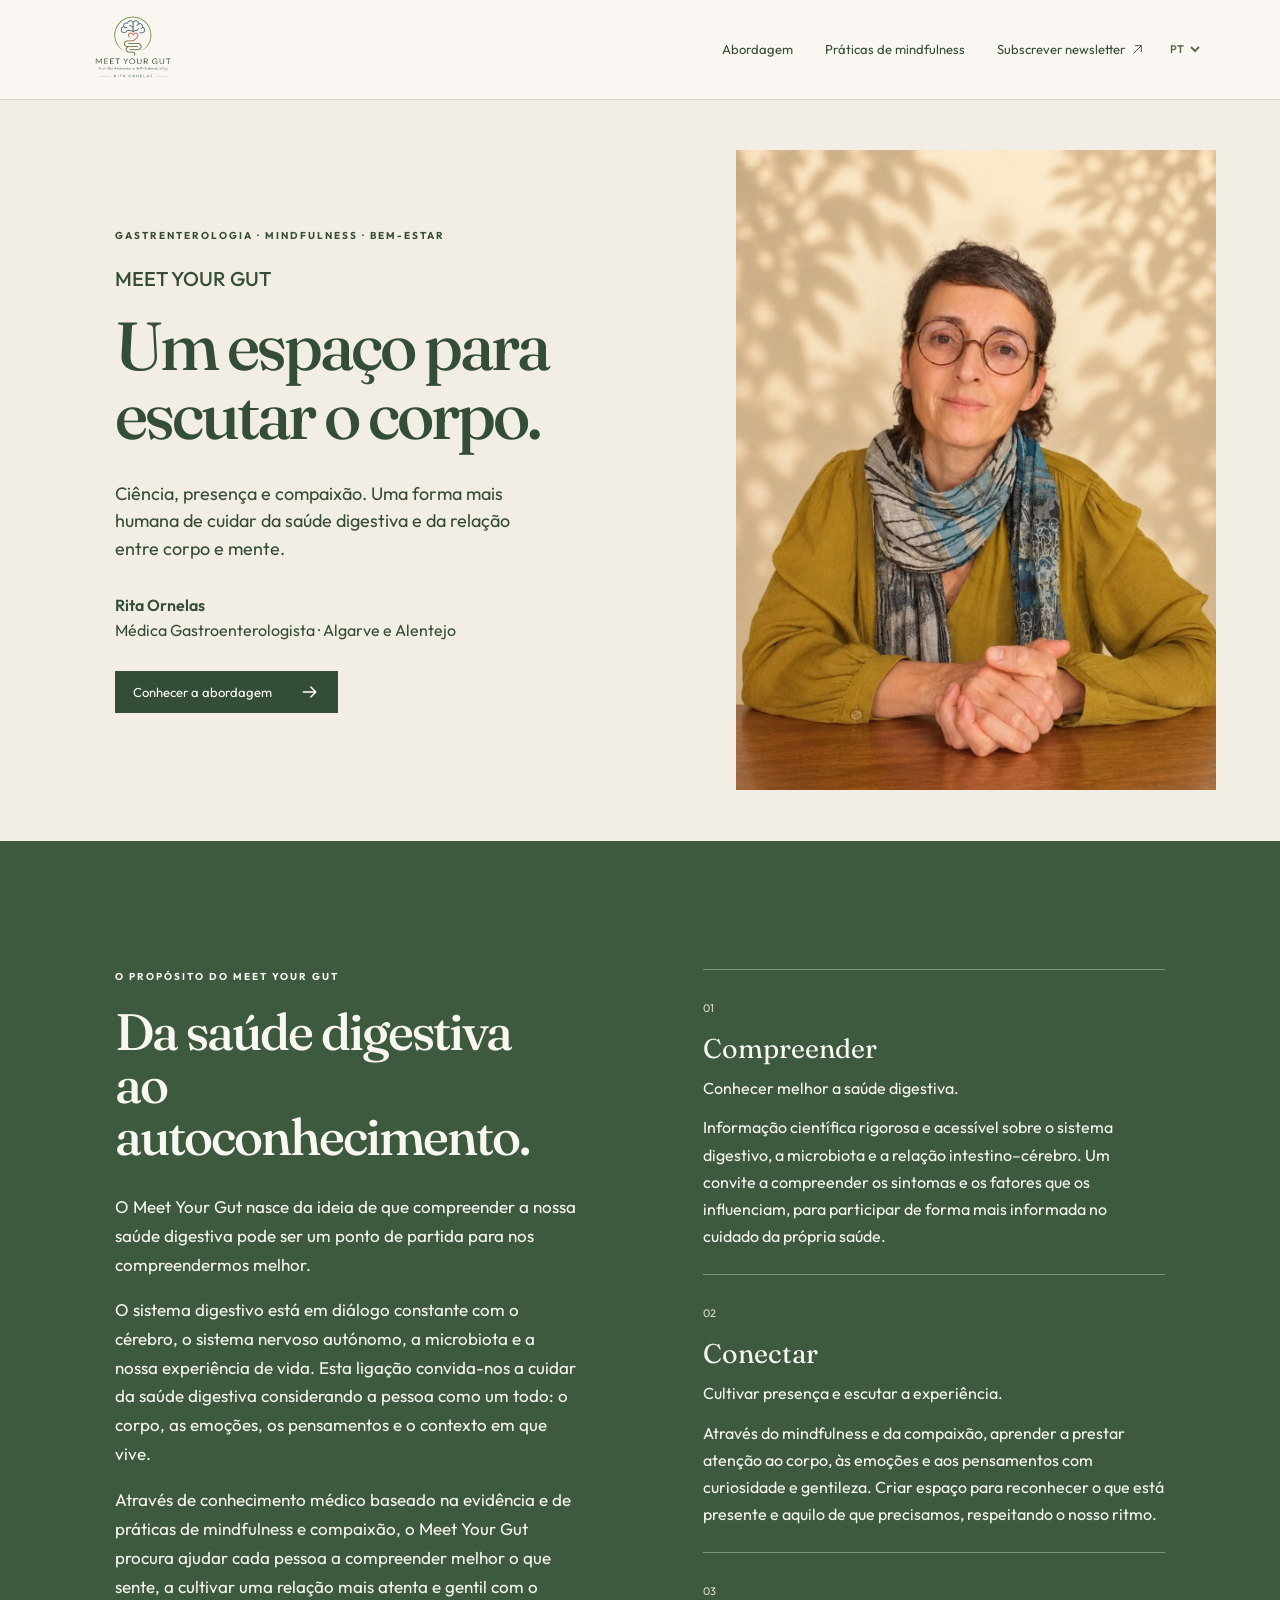
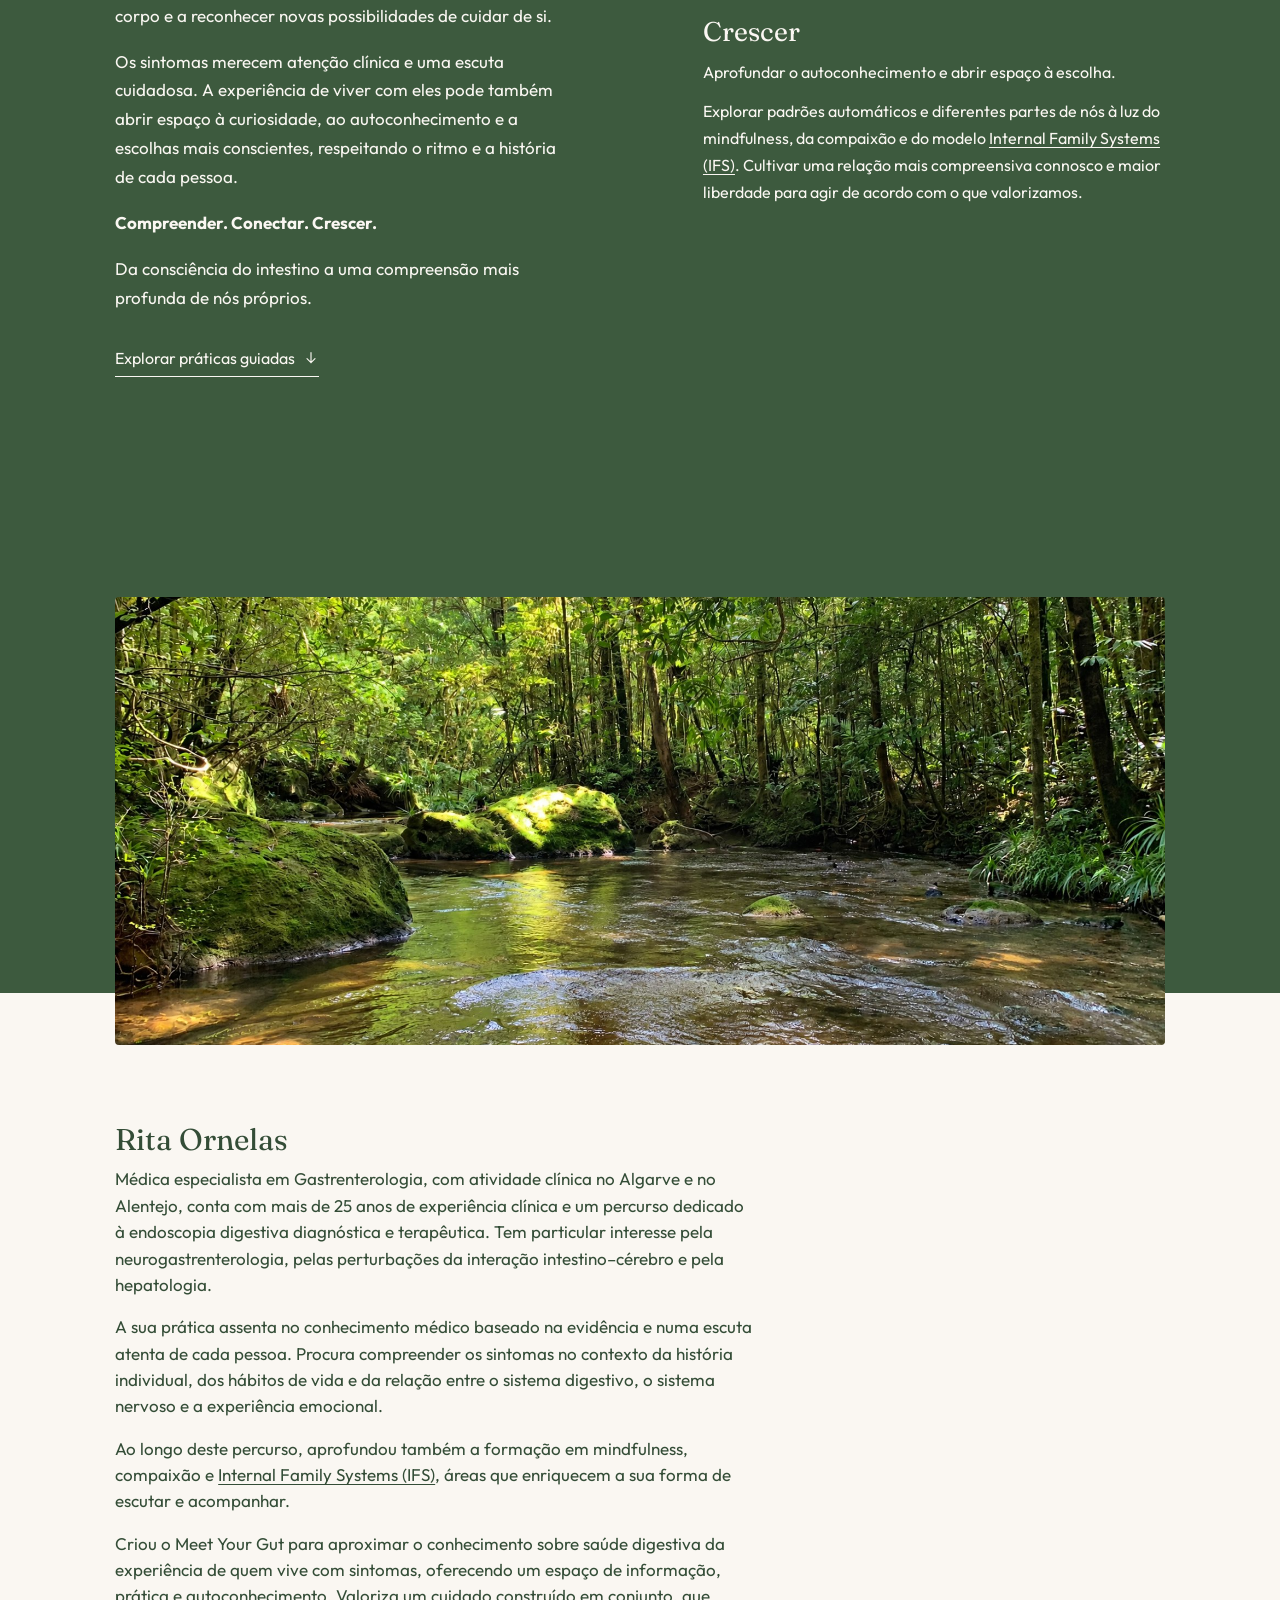
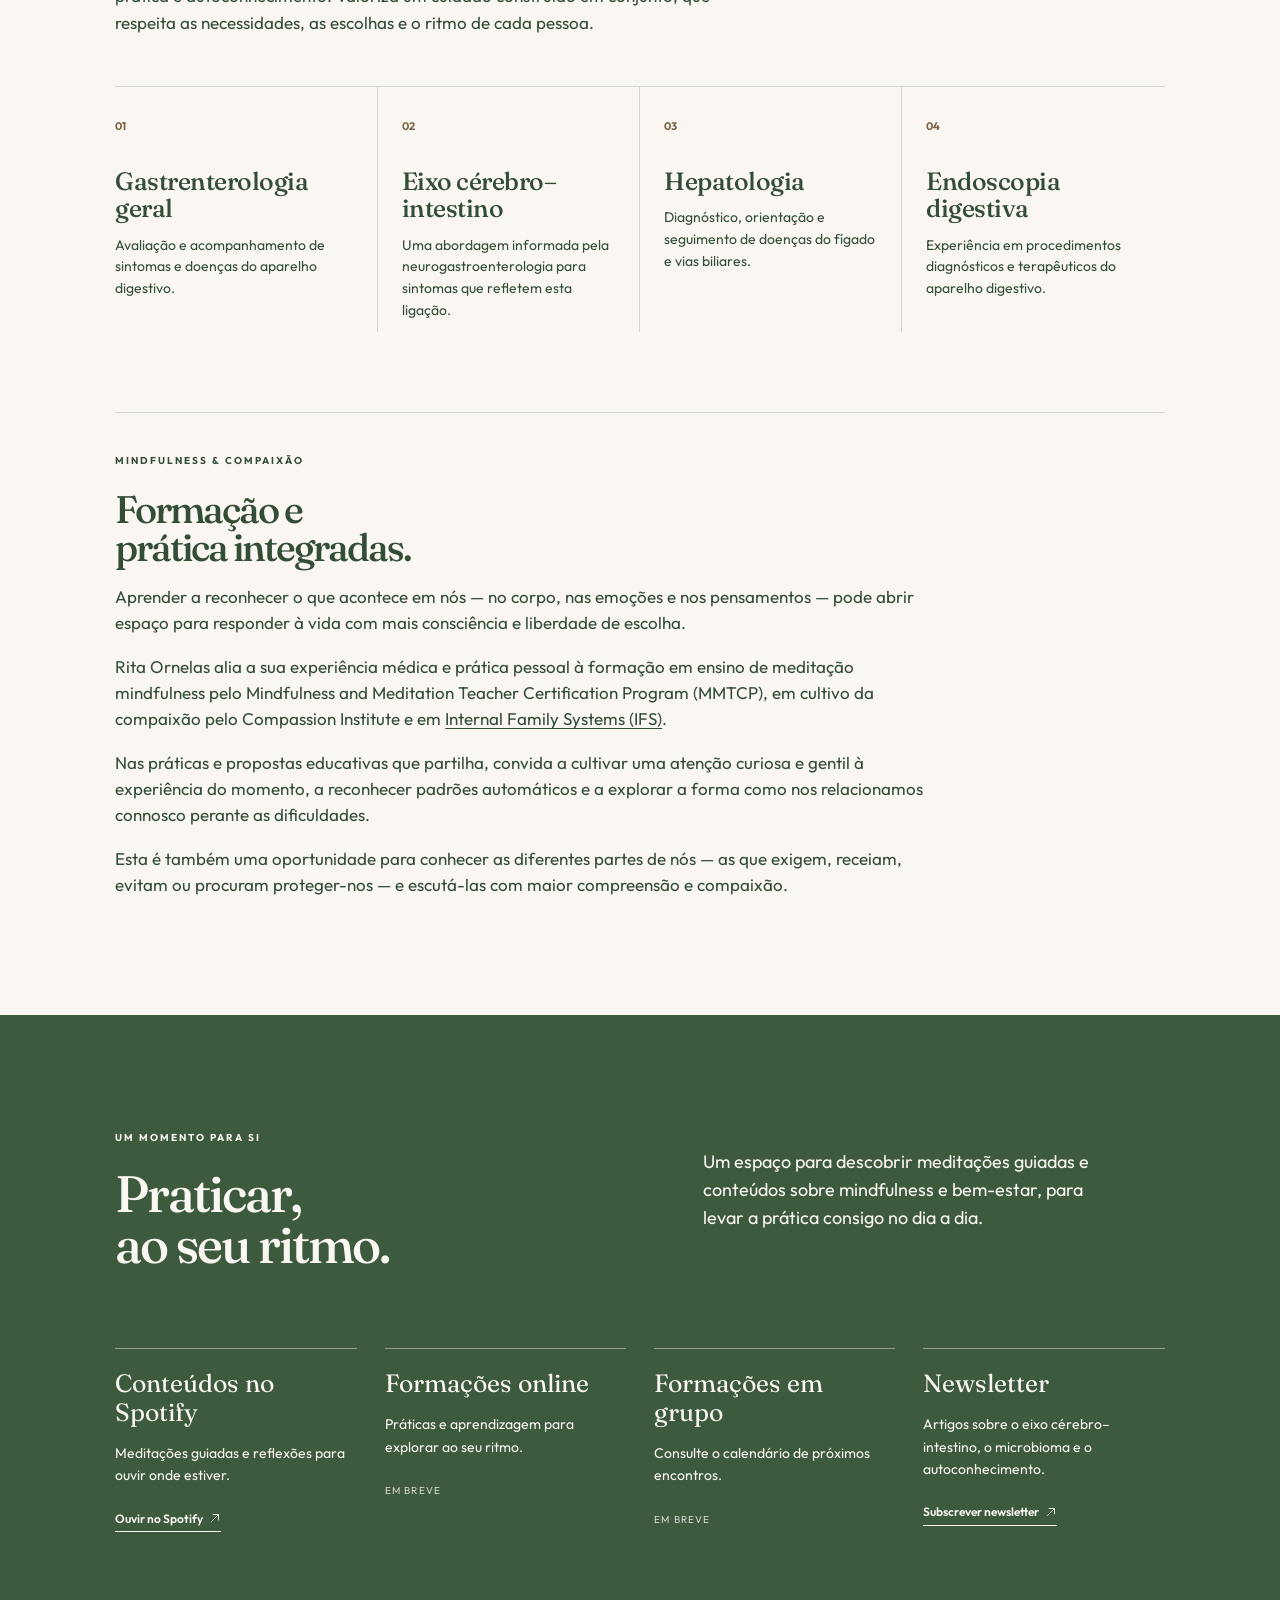
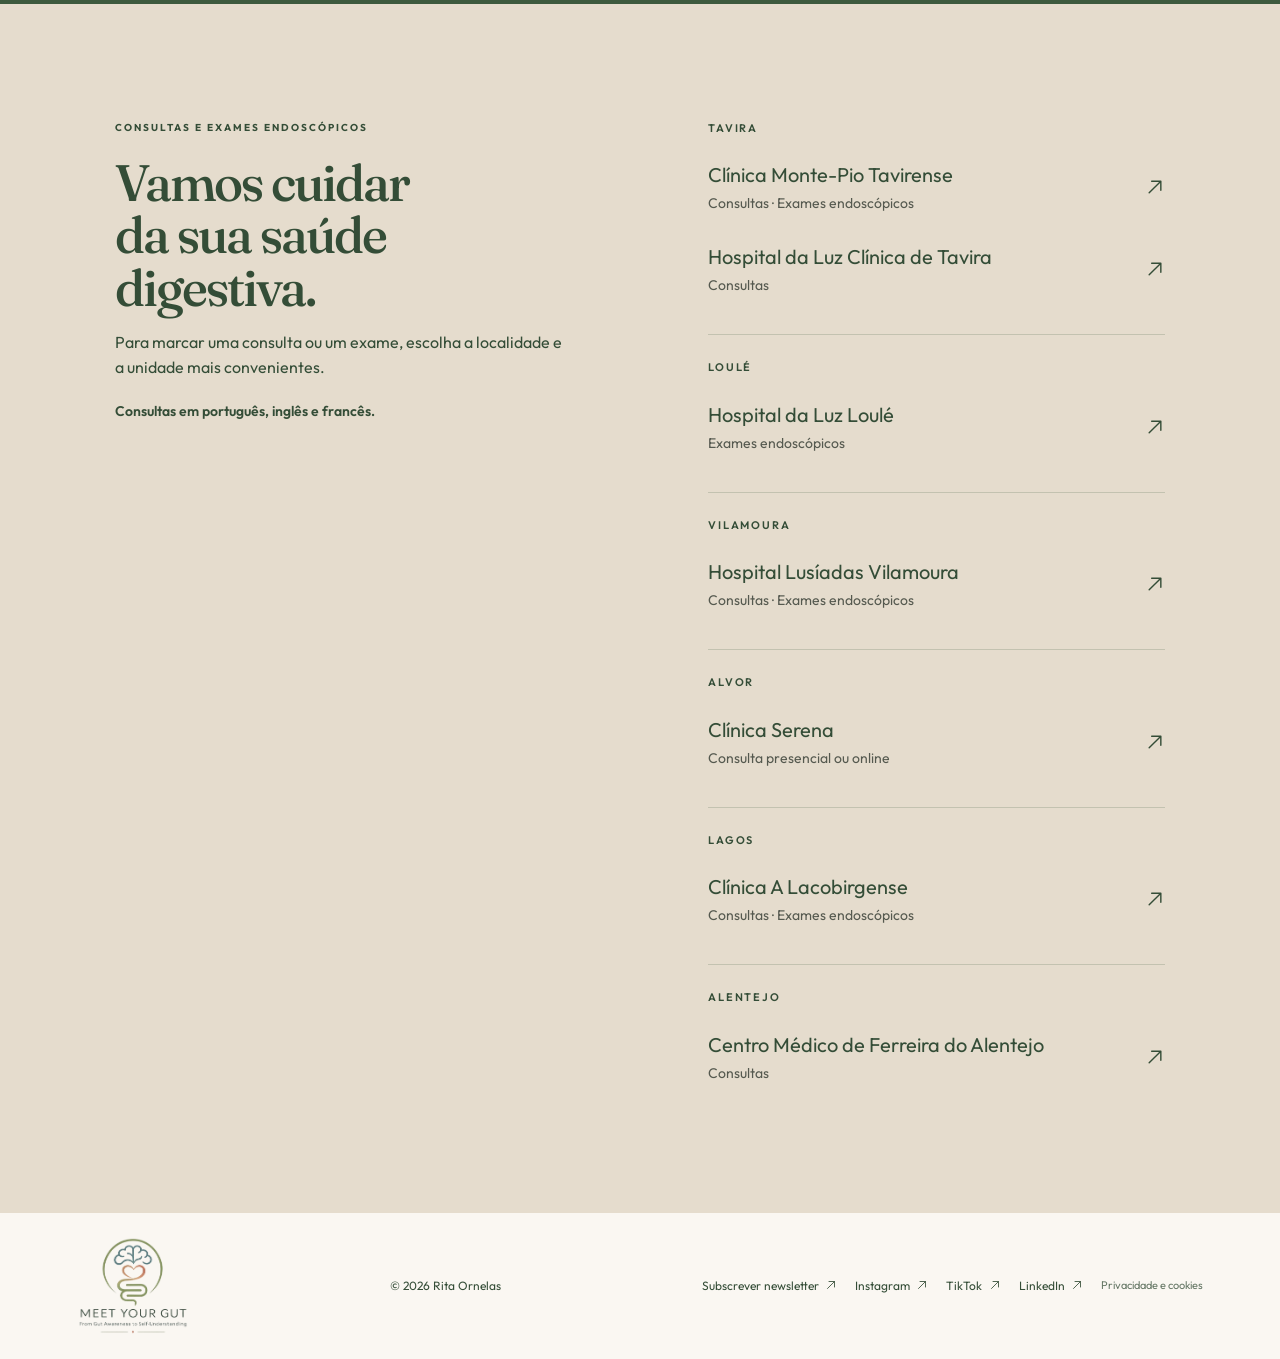
==== commit e6c0bc79: "Optimize forest stream photograph for faster loading" ====
--- a/index.html
+++ b/index.html
@@ -51,7 +51,7 @@
       <section id="abordagem" class="purpose section" aria-labelledby="purpose-title">
         <div><p class="eyebrow">O PROPÓSITO DO MEET YOUR GUT</p><h2 id="purpose-title">Da saúde digestiva<br /><em>ao autoconhecimento.</em></h2><div class="intro-grid purpose-approach"><div><p>O Meet Your Gut nasce da ideia de que compreender a nossa saúde digestiva pode ser um ponto de partida para nos compreendermos melhor.</p><p>O sistema digestivo está em diálogo constante com o cérebro, o sistema nervoso autónomo, a microbiota e a nossa experiência de vida. Esta ligação convida-nos a cuidar da saúde digestiva considerando a pessoa como um todo: o corpo, as emoções, os pensamentos e o contexto em que vive.</p></div></div><div class="purpose-intro"><p>Através de conhecimento médico baseado na evidência e de práticas de mindfulness e compaixão, o Meet Your Gut procura ajudar cada pessoa a compreender melhor o que sente, a cultivar uma relação mais atenta e gentil com o corpo e a reconhecer novas possibilidades de cuidar de si.</p><p>Os sintomas merecem atenção clínica e uma escuta cuidadosa. A experiência de viver com eles pode também abrir espaço à curiosidade, ao autoconhecimento e a escolhas mais conscientes, respeitando o ritmo e a história de cada pessoa.</p><p><strong>Compreender. Conectar. Crescer.</strong></p><p>Da consciência do intestino a uma compreensão mais profunda de nós próprios.</p></div><a class="purpose-practice" href="#meditacoes">Explorar práticas guiadas ↓</a></div>
         <div class="purpose-paths"><article><span>01</span><h3>Compreender</h3><p class="purpose-subtitle"><em>Conhecer melhor a saúde digestiva.</em></p><p>Informação científica rigorosa e acessível sobre o sistema digestivo, a microbiota e a relação intestino–cérebro. Um convite a compreender os sintomas e os fatores que os influenciam, para participar de forma mais informada no cuidado da própria saúde.</p></article><article><span>02</span><h3>Conectar</h3><p class="purpose-subtitle"><em>Cultivar presença e escutar a experiência.</em></p><p>Através do mindfulness e da compaixão, aprender a prestar atenção ao corpo, às emoções e aos pensamentos com curiosidade e gentileza. Criar espaço para reconhecer o que está presente e aquilo de que precisamos, respeitando o nosso ritmo.</p></article><article><span>03</span><h3>Crescer</h3><p class="purpose-subtitle"><em>Aprofundar o autoconhecimento e abrir espaço à escolha.</em></p><p>Explorar padrões automáticos e diferentes partes de nós à luz do mindfulness, da compaixão e do modelo <a class="ifs-profile-link" href="https://ifs-institute.com/practitioners/all/205109" target="_blank" rel="noopener noreferrer">Internal Family Systems (IFS)</a>. Cultivar uma relação mais compreensiva connosco e maior liberdade para agir de acordo com o que valorizamos.</p></article></div>
-        <img class="purpose-image" src="assets/riacho-floresta.png" alt="Riacho entre pedras e vegetação abundante numa floresta" loading="lazy" />
+        <img class="purpose-image" src="assets/riacho-floresta.jpg" alt="Riacho entre pedras e vegetação abundante numa floresta" loading="lazy" />
       </section>
 
       <section id="areas" class="areas section">
